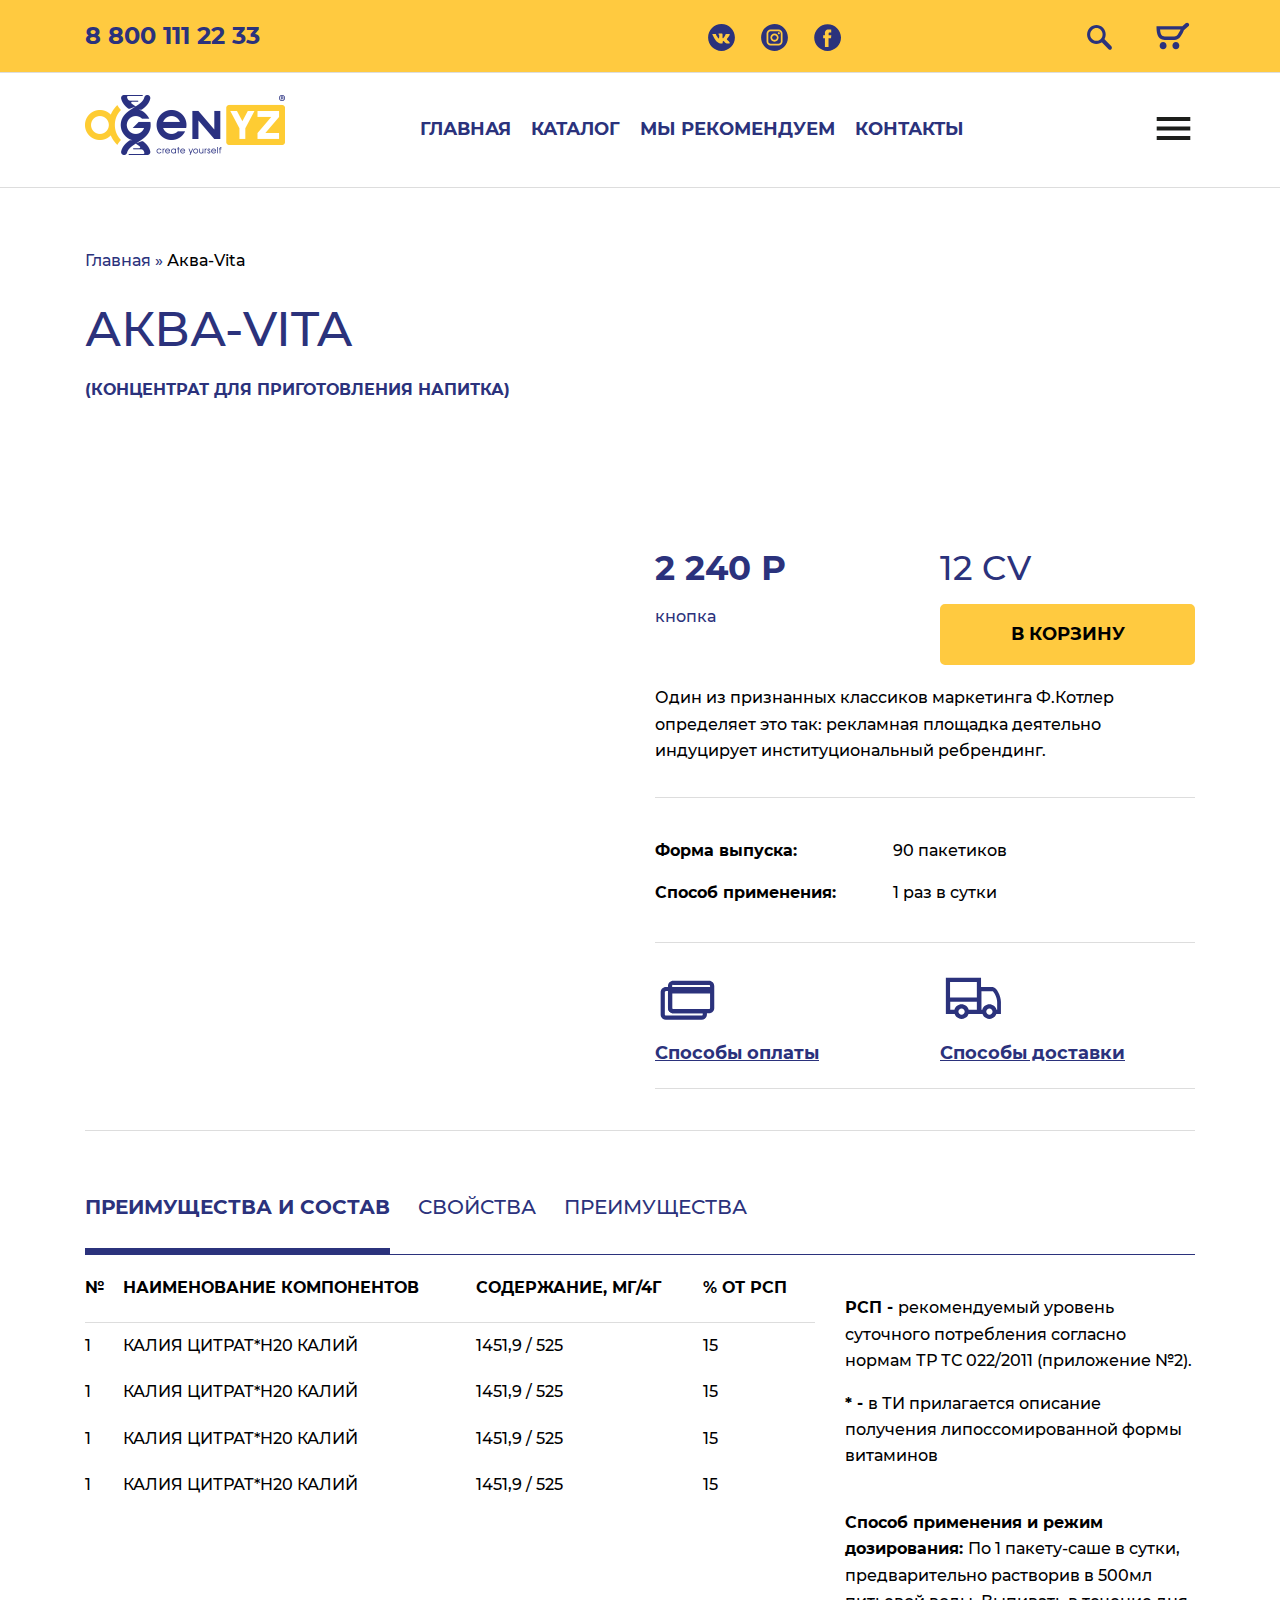
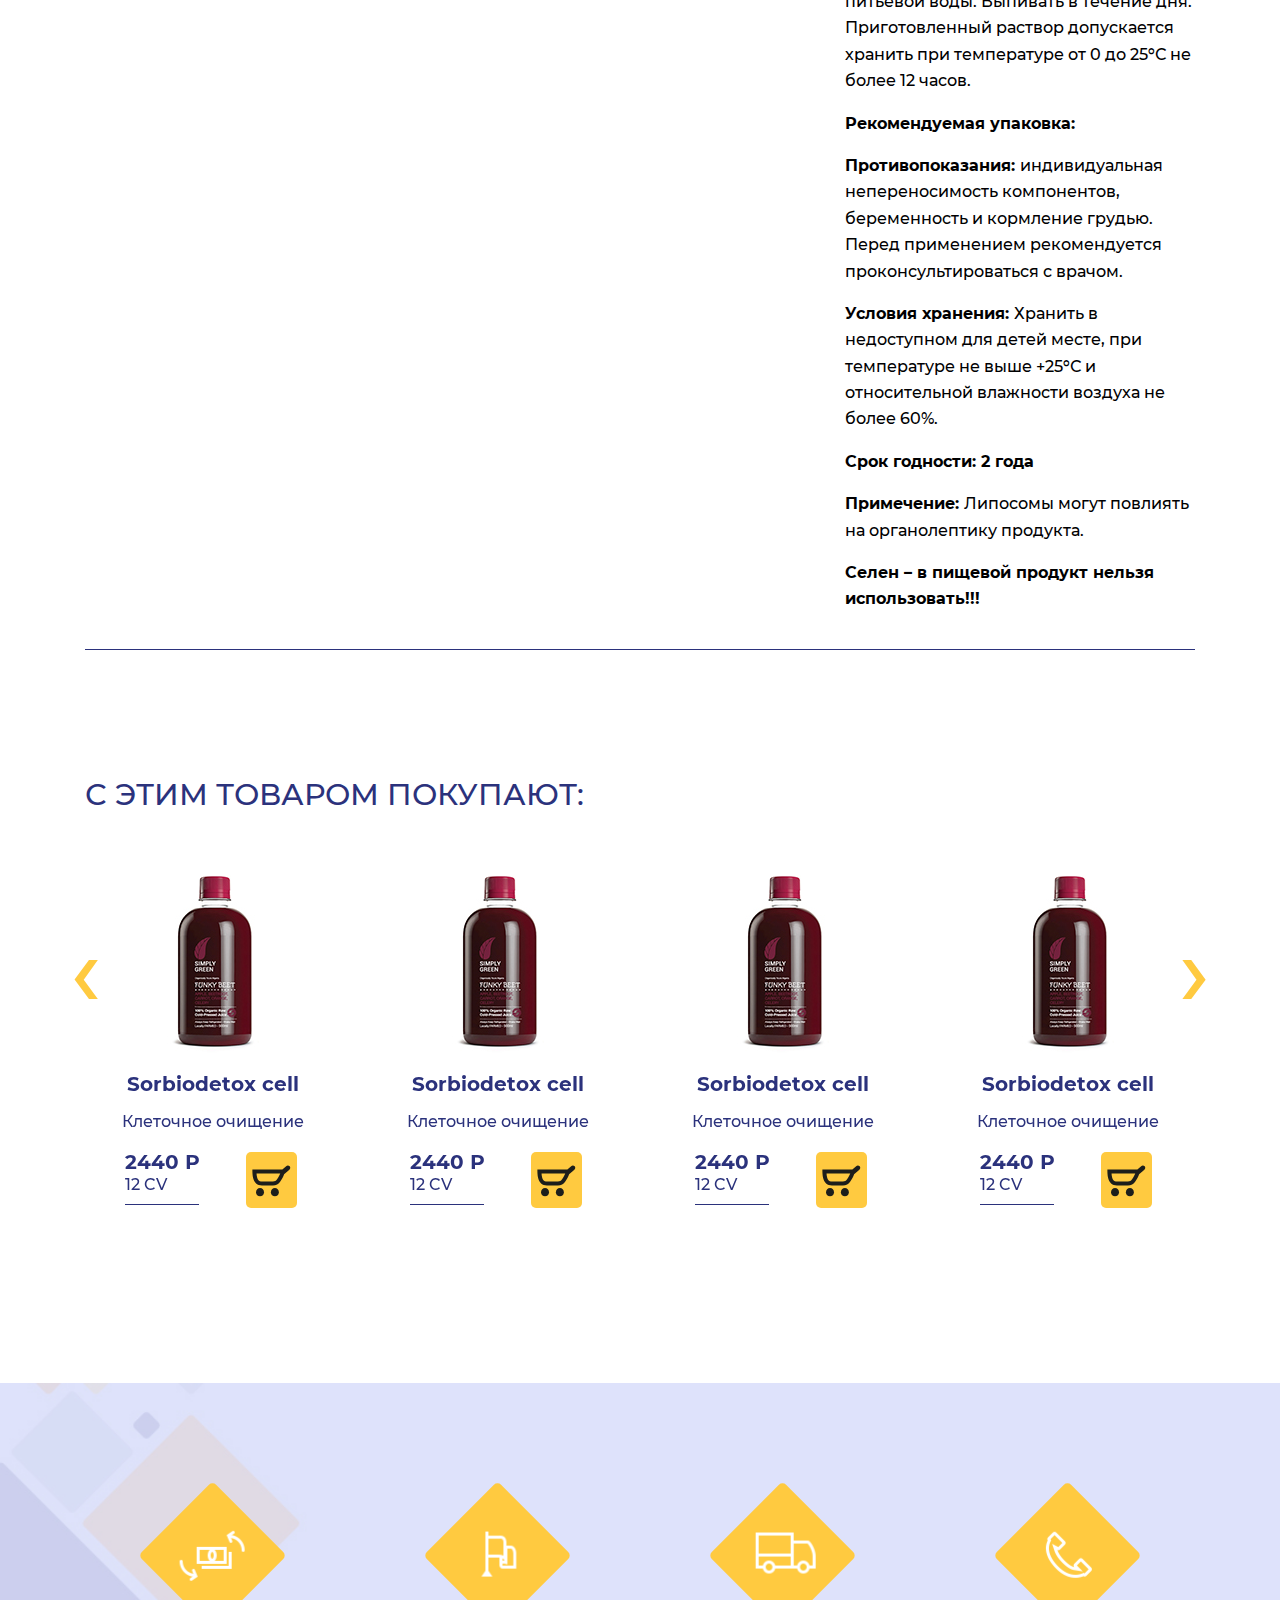
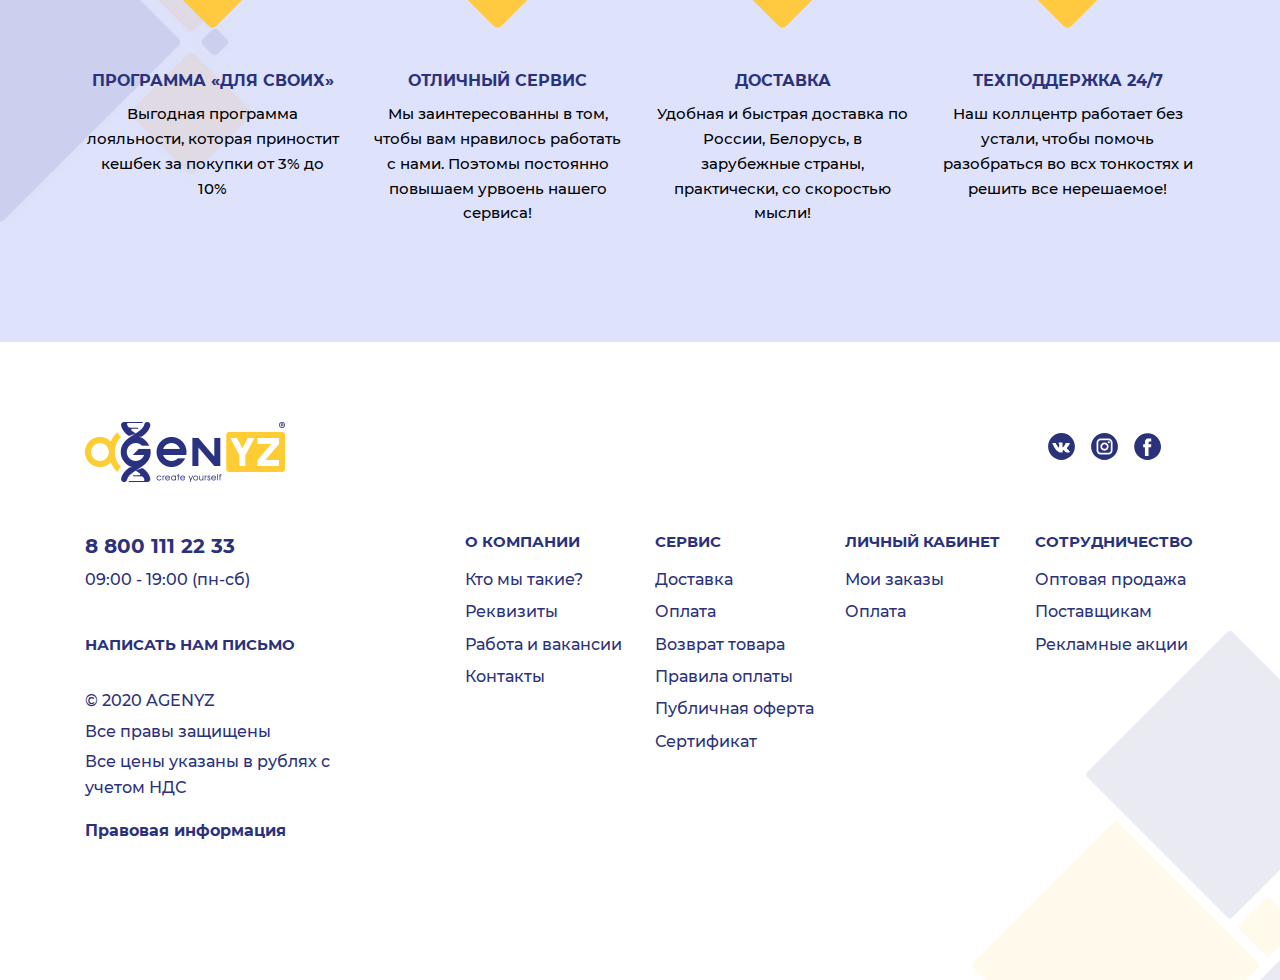
==== single-product.html @ 3ec45bf8 "123" ====
<!DOCTYPE html>
<html lang="ru">

<head>

	<meta charset="utf-8">
	<!-- <base href="/"> -->

	<title>OptimizedHTML 4</title>
	<meta name="description" content="">

	<meta http-equiv="X-UA-Compatible" content="IE=edge">
	<meta name="viewport" content="width=device-width, initial-scale=1, maximum-scale=1">
	
	<!-- Template Basic Images Start -->
	<meta property="og:image" content="path/to/image.jpg">
	<link rel="icon" href="img/favicon/favicon.ico">
	<link rel="apple-touch-icon" sizes="180x180" href="img/favicon/apple-touch-icon-180x180.png">
	<!-- Template Basic Images End -->
	
	<link rel="stylesheet" href="libs/fontawesome/font-awesome.min.css">

	<!-- Custom Browsers Color Start -->
	<meta name="theme-color" content="#000">
	<!-- Custom Browsers Color End -->

	<link rel="stylesheet" href="css/main.min.css">
	<link rel="stylesheet" href="libs/owl.carousel/owl.carousel.min.css">
	<style>.main-header{    border-bottom: 1px solid #ddd;}</style>
</head>

<body>
	<div class="additional-header">
		<div class="container">
			<div class="row">
				<div class="col-9 col-xl-6">
					<p class="top-phone">8 800 111 22 33</p>
				</div>
				<div class="col-3  hide-on-mob">
					<nav class="social-bar">
						<ul>
							<li>
								<a href="#">
									<svg version="1.1" id="Слой_1" xmlns="http://www.w3.org/2000/svg" xmlns:xlink="http://www.w3.org/1999/xlink" x="0px" y="0px"
									viewBox="0 0 32 32" style="enable-background:new 0 0 32 32;" xml:space="preserve">
									<style type="text/css">
									.st0{fill-rule:evenodd;clip-rule:evenodd;fill:#1D1E1B;}
									.st1{fill:#1D1E1B;}
								</style>
								<g>
									<path class="st1" d="M16,3C8.8,3,3,8.8,3,16c0,7.2,5.8,13,13,13c7.2,0,13-5.8,13-13C29,8.8,23.2,3,16,3z M23.4,21.7l-2.3,0
									c0,0-0.5,0.1-1.1-0.3c-0.9-0.6-1.7-2.1-2.3-1.9c-0.6,0.2-0.6,1.6-0.6,1.6s0,0.3-0.1,0.4c-0.2,0.2-0.5,0.2-0.5,0.2h-1
									c0,0-2.3,0.1-4.2-1.9c-2.2-2.3-4.1-6.7-4.1-6.7s-0.1-0.3,0-0.4c0.1-0.2,0.5-0.2,0.5-0.2l2.4,0c0,0,0.2,0,0.4,0.2
									c0.1,0.1,0.2,0.3,0.2,0.3s0.4,1,0.9,1.9c1,1.8,1.5,2.1,1.8,2c0.5-0.3,0.4-2.5,0.4-2.5s0-0.8-0.3-1.2c-0.2-0.3-0.6-0.4-0.8-0.4
									c-0.1,0,0.1-0.3,0.4-0.5c0.4-0.2,1.2-0.2,2.1-0.2c0.7,0,0.9,0.1,1.2,0.1c0.8,0.2,0.6,1,0.6,2.9c0,0.6-0.1,1.4,0.3,1.7
									c0.2,0.1,0.6,0,1.8-1.9c0.5-0.9,0.9-2,0.9-2s0.1-0.2,0.2-0.3c0.1-0.1,0.3-0.1,0.3-0.1l2.6,0c0,0,0.8-0.1,0.9,0.3
									c0.1,0.4-0.3,1.2-1.3,2.6c-1.7,2.3-1.9,2.1-0.5,3.4c1.4,1.3,1.6,1.9,1.7,2C24.6,21.6,23.4,21.7,23.4,21.7z"/>
								</g>
							</svg>
						</a>
					</li>
					<li>
						<a href="#">
							<svg version="1.1" id="Слой_1" xmlns="http://www.w3.org/2000/svg" xmlns:xlink="http://www.w3.org/1999/xlink" x="0px" y="0px"
							viewBox="0 0 32 32" style="enable-background:new 0 0 32 32;" xml:space="preserve">
							<style type="text/css">
							.st0{fill-rule:evenodd;clip-rule:evenodd;fill:#1D1E1B;}
							.st1{fill:#1D1E1B;}
						</style>
						<g>
							<g>
								<path class="st1" d="M19.9,9.9h-7.7c-1.2,0-2.2,1-2.2,2.2v7.7c0,1.2,1,2.2,2.2,2.2h7.7c1.2,0,2.2-1,2.2-2.2v-7.7
								C22.1,10.9,21.1,9.9,19.9,9.9z M16,20.1c-2.2,0-4-1.8-4-4c0-2.2,1.8-4,4-4c2.2,0,4,1.8,4,4S18.2,20.1,16,20.1z M20.2,12.8
								c-0.5,0-1-0.4-1-1c0-0.5,0.4-1,1-1c0.5,0,1,0.4,1,1S20.7,12.8,20.2,12.8z"/>
							</g>
							<g>
								<path class="st1" d="M16,13.7c-1.3,0-2.3,1-2.3,2.3c0,1.3,1,2.3,2.3,2.3c1.3,0,2.3-1,2.3-2.3C18.3,14.8,17.3,13.7,16,13.7z"/>
							</g>
							<g>
								<path class="st1" d="M16,3C8.8,3,3,8.8,3,16s5.8,13,13,13s13-5.8,13-13S23.2,3,16,3z M23.8,19.9c0,2.2-1.8,3.9-3.9,3.9h-7.7
								c-2.2,0-3.9-1.8-3.9-3.9v-7.7c0-2.2,1.8-3.9,3.9-3.9h7.7c2.2,0,3.9,1.8,3.9,3.9V19.9z"/>
							</g>
						</g>
					</svg>
				</a>
			</li>
			<li>
				<a href="#">
					<svg version="1.1" id="Слой_1" xmlns="http://www.w3.org/2000/svg" xmlns:xlink="http://www.w3.org/1999/xlink" x="0px" y="0px"
					viewBox="0 0 32 32" style="enable-background:new 0 0 32 32;" xml:space="preserve">
					<style type="text/css">
					.st0{fill-rule:evenodd;clip-rule:evenodd;fill:#1D1E1B;}
					.st1{fill:#1D1E1B;}
				</style>
				<g>
					<path class="st1" d="M16.1,3.1c-7.2,0-13,5.8-13,13c0,7.2,5.8,13,13,13c7.2,0,13-5.8,13-13C29.1,8.9,23.3,3.1,16.1,3.1z M19.7,11.1
					h-1.9c-0.3,0-0.7,0.2-0.7,0.8v1.8h2.6l-0.3,3H17v8.5h-3.5v-8.5h-1.7v-3h1.7v-1.9c0-1.4,0.7-3.5,3.5-3.5l2.6,0V11.1z"/>
				</g>
			</svg>

		</a>
	</li>
</ul>
</nav>
</div>
<div class="col-3 col-xl-3">
	<nav class="shop-icons">
		<ul>
			<li>
				<a href="#" class="header-search">
					<svg version="1.1" id="Слой_1" xmlns="http://www.w3.org/2000/svg" xmlns:xlink="http://www.w3.org/1999/xlink" x="0px" y="0px"
					viewBox="0 0 32 32" style="enable-background:new 0 0 32 32;" xml:space="preserve">
					<style type="text/css">
					.st0{fill-rule:evenodd;clip-rule:evenodd;fill:#1D1E1B;}
					.st1{fill:#1D1E1B;}
				</style>
				<g>
					<g>
						<path class="st0" d="M19.4,6.6C15.9,3,10.2,3,6.6,6.6c-3.5,3.6-3.5,9.4,0,13c3.5,3.6,9.2,3.6,12.8,0C22.9,16,22.9,10.2,19.4,6.6z
						M17.3,17.4c-2.4,2.4-6.2,2.4-8.5,0c-2.4-2.4-2.4-6.3,0-8.7c2.4-2.4,6.2-2.4,8.5,0C19.6,11.2,19.6,15,17.3,17.4z"/>
					</g>
					<g>
						<path class="st0" d="M18.2,17.8c0.7-0.8,1.9-0.8,2.7,0l6.6,6.8c0.7,0.8,0.7,2,0,2.7c-0.7,0.8-1.9,0.8-2.7,0l-6.6-6.8
						C17.4,19.7,17.4,18.5,18.2,17.8z"/>
					</g>
				</g>
			</svg>
		</a>
	</li>
	<li>
		<a href="#" class="top-icon-card">
			<svg version="1.1" id="Слой_1" xmlns="http://www.w3.org/2000/svg" xmlns:xlink="http://www.w3.org/1999/xlink" x="0px" y="0px"
			viewBox="0 0 32 32" style="enable-background:new 0 0 32 32;" xml:space="preserve">
			<style type="text/css">
			.st0{fill-rule:evenodd;clip-rule:evenodd;fill:#1D1E1B;}
			.st1{fill:#1D1E1B;}
		</style>
		<g>
			<path class="st0" d="M8.8,22.6c1.4,0,2.5,1.1,2.5,2.6s-1.1,2.6-2.5,2.6s-2.5-1.1-2.5-2.6S7.4,22.6,8.8,22.6z"/>
		</g>
		<g>
			<path class="st0" d="M18.1,22.6c1.4,0,2.5,1.1,2.5,2.6s-1.1,2.6-2.5,2.6s-2.5-1.1-2.5-2.6S16.7,22.6,18.1,22.6z"/>
		</g>
		<g>
			<path class="st0" d="M27.4,9c-0.6-0.6-1.5-0.7-2.2-0.1L22.8,11H4c0,3.5,0.1,10,6,10h6.9c1.9,0,3.6-0.9,4.6-2.5
			c1.2-1.7,1.9-3.1,2.4-4.5l3.3-2.9C27.9,10.6,27.9,9.6,27.4,9z M19.5,17.1c-0.6,0.9-1.5,1.4-2.6,1.4H10c-1.9,0-3.1-0.9-3.4-5h14.9
			C21,14.6,20.4,15.7,19.5,17.1z"/>
		</g>
	</svg>
</a>
</li>
</ul>
</nav>
</div>
</div>
</div>
</div>
<div class="main-search">	
	<div class="container">	
		<form action="" class="search-form">
			<div class="row">	
				<div class="col-xl-11 col-9">	
					<input type="text" class="search-input" placeholder="НАЙТИ...">
				</div>
				<div class="col-xl-1 col-3">	
					<button>
						<svg version="1.1" id="Слой_1" xmlns="http://www.w3.org/2000/svg" xmlns:xlink="http://www.w3.org/1999/xlink" x="0px" y="0px"
						viewBox="0 0 32 32" style="enable-background:new 0 0 32 32;" xml:space="preserve">
						<style type="text/css">
						.st0{fill-rule:evenodd;clip-rule:evenodd;fill:#1D1E1B;}
						.st1{fill:#1D1E1B;}
					</style>
					<g>
						<g>
							<path class="st0" d="M19.4,6.6C15.9,3,10.2,3,6.6,6.6c-3.5,3.6-3.5,9.4,0,13c3.5,3.6,9.2,3.6,12.8,0C22.9,16,22.9,10.2,19.4,6.6z
							M17.3,17.4c-2.4,2.4-6.2,2.4-8.5,0c-2.4-2.4-2.4-6.3,0-8.7c2.4-2.4,6.2-2.4,8.5,0C19.6,11.2,19.6,15,17.3,17.4z"/>
						</g>
						<g>
							<path class="st0" d="M18.2,17.8c0.7-0.8,1.9-0.8,2.7,0l6.6,6.8c0.7,0.8,0.7,2,0,2.7c-0.7,0.8-1.9,0.8-2.7,0l-6.6-6.8
							C17.4,19.7,17.4,18.5,18.2,17.8z"/>
						</g>
					</g>
				</svg>
			</button>
		</div>
	</div>
</form>
</div>
</div>
<header class="main-header">
	<div class="container">
		<div class="row">
			<div class="col-10 col-xl-3">
				<div class="main-logo">
					<a href="/">
						<img src="img/logo2.png" alt="Agenyz - create yourself">
					</a>
				</div>
			</div>
			<div class="col-md-8 hide-on-mob">
				<ul>
					<li><a href="#">Главная</a></li>
					<li><a href="#">Каталог</a></li>
					<li><a href="#">Мы рекомендуем</a></li>
					<li><a href="#">Контакты</a></li>
				</ul>
			</div>
			<div class="col-2 col-xl-1">
				<div class="right-icon">
					<a href="#" class="burger-nav">
						<svg version="1.1" id="Слой_1" xmlns="http://www.w3.org/2000/svg" xmlns:xlink="http://www.w3.org/1999/xlink" x="0px" y="0px"
						viewBox="0 0 32 32" style="enable-background:new 0 0 32 32;" xml:space="preserve">
						<style type="text/css">
						.st0{fill-rule:evenodd;clip-rule:evenodd;fill:#1D1E1B;}
						.st1{fill:#1D1E1B;}
					</style>
					<g>
						<g>
							<path class="st0" d="M3.5,7.5h25v3h-25V7.5z"/>
						</g>
						<g>
							<path class="st0" d="M3.5,14.5h25v3h-25V14.5z"/>
						</g>
						<g>
							<path class="st0" d="M3.5,21.5h25v3h-25V21.5z"/>
						</g>
					</g>
				</svg>
			</a>
		</div>
	</div>
</div>
</div>
</header>
<section class="dropdown-main">
	<div class="container">
		<div class="row">
			<div class="col-md-12">
				<div class="drop-menu-widget hidden-main-menu">
					<ul>
						<li><a href="#">Главная</a></li>
						<li><a href="#">Каталог</a></li>
						<li><a href="#">Мы рекомендуем</a></li>
						<li><a href="#">Контакты</a></li>
					</ul>
				</div>
			</div>
			<div class="col-md-3">
				<div class="drop-menu-widget">
					<h4>Каталог</h4>
					<nav class="drop-menu-nav">
						<ul>
							<li><a href="">Коктейли MixYZ</a></li>
							<li><a href="">Уход за полостью рта</a></li>
							<li><a href="">Живая вода</a></li>
							<li><a href="">Акции и новинки</a></li>
						</ul>
					</nav>
				</div>
				<div class="drop-menu-widget">
					<h4>О магазине</h4>
					<nav class="drop-menu-nav">
						<ul>
							<li><a href="">Оплата</a></li>
							<li><a href="">Доставка</a></li>
						</ul>
					</nav>
				</div>
			</div>
			<div class="col-md-4">
				<div class="drop-menu-widget">
					<h4>Мы рекомендуем</h4>
					<nav class="drop-menu-nav">
						<ul>
							<li><a href="">Программа питания на каждый день</a></li>
							<li><a href="">Биологически активные добавки (БАД)</a></li>
							<li><a href="">Забота о коже</a></li>
							<li><a href="">Питания для занятий спортом</a></li>
						</ul>
					</nav>
				</div>
				<div class="drop-menu-widget">
					<h4>Личный кабинет</h4>
					<nav class="drop-menu-nav">
						<ul>
							<li><a href="">Мои заказы</a></li>
							<li><a href="">Мои покупки</a></li>
						</ul>
					</nav>
				</div>
			</div>
			<div class="col-md-5">
				<div class="drop-menu-widget custom-product">
					<div class="">
						<div class="item-desc">
							<div class="shop-title">
								<h2>ALFA SHAKE</h2>
							</div>
							<div class="shop-cat">
								<h3>+ GERNYZ</h3>
							</div>
						</div>
						<div class="item-footer">
							<div class="item-price">
								<h4>
									2440 Р
								</h4>
								<p>
									12 CV
								</p>
							</div>
							<div class="item-add-cart">
								<a href="">
									<svg version="1.1" id="Слой_1" xmlns="http://www.w3.org/2000/svg" xmlns:xlink="http://www.w3.org/1999/xlink" x="0px" y="0px"
									viewBox="0 0 32 32" style="enable-background:new 0 0 32 32;" xml:space="preserve">
									<style type="text/css">
									.st0{fill-rule:evenodd;clip-rule:evenodd;fill:#1D1E1B;}
									.st1{fill:#1D1E1B;}
								</style>
								<g>
									<path class="st0" d="M8.8,22.6c1.4,0,2.5,1.1,2.5,2.6s-1.1,2.6-2.5,2.6s-2.5-1.1-2.5-2.6S7.4,22.6,8.8,22.6z"/>
								</g>
								<g>
									<path class="st0" d="M18.1,22.6c1.4,0,2.5,1.1,2.5,2.6s-1.1,2.6-2.5,2.6s-2.5-1.1-2.5-2.6S16.7,22.6,18.1,22.6z"/>
								</g>
								<g>
									<path class="st0" d="M27.4,9c-0.6-0.6-1.5-0.7-2.2-0.1L22.8,11H4c0,3.5,0.1,10,6,10h6.9c1.9,0,3.6-0.9,4.6-2.5
									c1.2-1.7,1.9-3.1,2.4-4.5l3.3-2.9C27.9,10.6,27.9,9.6,27.4,9z M19.5,17.1c-0.6,0.9-1.5,1.4-2.6,1.4H10c-1.9,0-3.1-0.9-3.4-5h14.9
									C21,14.6,20.4,15.7,19.5,17.1z"/>
								</g>
							</svg>
						</a>
					</div>
				</div>
				<article class="">
					<img src="img/custom-product-1.jpg" alt="">
				</article>
			</div>
		</div>
	</div>
</div>
</div>
</section>
<section class="breadcrumbs">
	<div class="container">
		<div class="row">
			<div class="col">
				<div class="row">
					<div class="col">
						<a href="/">Главная</a>
						<p>&nbsp;»&nbsp;<span>Аква-Vita</span></p>
					</div>
				</div>
				<div class="row">
					<div class="col">
						<h1>Аква-Vita</h1>
						<p><b>(Концентрат для приготовления напитка)</b></p>
					</div>
				</div>
			</div>
		</div>
	</div>
</section>
<section class="single-product-content">
	<div class="container">
		<div class="main-product-items">
			<div class="row">
				<div class="col-12 col-md-6">
					<article>
					</article>
				</div>
				<div class="col-12 col-md-6">
					<div class="row">
						<div class="col">
							<h3>2 240 Р</h3>
						</div>
						<div class="col">
							<h3 style="font-weight: 400">12 CV</h3>
						</div>
					</div>
					<div class="row">
						<div class="col">кнопка</div>
						<div class="col">
							<button class="yellow-btn">
								В корзину
							</button>
						</div>
					</div>
					<div class="row">
						<div class="col product-desc">
							<p>Один из признанных классиков маркетинга Ф.Котлер определяет это так: рекламная площадка деятельно индуцирует институциональный ребрендинг. </p>
						</div>
					</div>
					<div class="product-widget">
						<div class="row">
							<div class="col col-md-5">
								<p class="desc-bold"><b>Форма выпуска:</b></p>
							</div>
							<div class="col col-md-4">
								<p class="primary-desc-bold">90 пакетиков</p>
							</div>
						</div>
						<div class="row">
							<div class="col col-md-5">
								<p class="desc-bold"><b>Способ применения:</b></p>
							</div>
							<div class="col col-md-4">
								<p class="primary-desc-bold">1 раз в сутки</p>
							</div>
						</div>
					</div>
					<div class="product-widget">
						<div class="row">
							<div class="col">
								<div class="desc-icon">
									<svg version="1.1" id="Слой_1" xmlns="http://www.w3.org/2000/svg" xmlns:xlink="http://www.w3.org/1999/xlink" x="0px" y="0px"
									viewBox="0 0 32 32" style="enable-background:new 0 0 32 32;" xml:space="preserve">
									<style type="text/css">
									.st0{fill-rule:evenodd;clip-rule:evenodd;fill:#1D1E1B;}
									.st1{fill:#1D1E1B;}
								</style>
								<g>
									<g>
										<path class="st1" d="M25.8,24H8.7c-1.4,0-2.5-1.1-2.5-2.5V11c0-1.4,1.1-2.5,2.5-2.5h17.1c1.4,0,2.5,1.1,2.5,2.5v10.6
										C28.3,22.9,27.2,24,25.8,24z M8.7,10.4c-0.3,0-0.5,0.2-0.5,0.5v10.6c0,0.3,0.2,0.5,0.5,0.5h17.1c0.3,0,0.5-0.2,0.5-0.5V11
										c0-0.3-0.2-0.5-0.5-0.5H8.7z"/>
									</g>
								</g>
								<g>
									<path class="st1" d="M22.3,27.1H5.2c-1.4,0-2.5-1.1-2.5-2.5V14c0-1.4,1.1-2.5,2.5-2.5h3v10.1c0,0.3,0.2,0.5,0.5,0.5h16.1v2.5
									C24.8,25.9,23.7,27.1,22.3,27.1z M5.2,13.5c-0.3,0-0.5,0.2-0.5,0.5v10.6c0,0.3,0.2,0.5,0.5,0.5h17.1c0.3,0,0.5-0.2,0.5-0.5V24H8.7
									c-1.4,0-2.5-1.1-2.5-2.5v-8.1H5.2z"/>
								</g>
								<g>
									<g>
										<path class="st0" d="M7.2,11.5h20.1v3.1H7.2V11.5z"/>
									</g>
								</g>
							</svg>
						</div>
						<a href="#">
							Способы оплаты
						</a>
					</div>
					<div class="col">
						<div class="desc-icon">
							<svg version="1.1" id="Слой_1" xmlns="http://www.w3.org/2000/svg" xmlns:xlink="http://www.w3.org/1999/xlink" x="0px" y="0px"
							viewBox="0 0 32 32" style="enable-background:new 0 0 32 32;" xml:space="preserve">
							<style type="text/css">
							.st0{fill:#1D1E1B;}
						</style>
						<path class="st0" d="M25.1,11.5h-5.5c0-2.1,0-4.4,0-4.4H2.8v9.4v2v5.8H7v0c0.5,1.4,1.8,2.4,3.3,2.4c1.6,0,2.9-1,3.3-2.4c0,0,0,0,0,0
						h4h2h0.7c0,0,0,0,0,0c0.5,1.4,1.8,2.4,3.3,2.4c1.5,0,2.8-1,3.3-2.4c0,0,0,0,0,0h2.2v-5.7C29.1,15.7,27,11.5,25.1,11.5z M4.8,9.1
						h12.8v7.4H4.8V9.1z M10.3,24.7c-0.8,0-1.5-0.7-1.5-1.5s0.7-1.5,1.5-1.5s1.5,0.7,1.5,1.5S11.1,24.7,10.3,24.7z M13.7,22.3
						C13.7,22.3,13.7,22.3,13.7,22.3c-0.4-1.5-1.8-2.6-3.4-2.6c-1.6,0-3,1.1-3.4,2.6h-2v-3.8h12.7v3.8H13.7z M23.6,24.7
						c-0.8,0-1.5-0.7-1.5-1.5s0.7-1.5,1.5-1.5c0.8,0,1.5,0.7,1.5,1.5S24.4,24.7,23.6,24.7z M27.3,22.3H27c-0.4-1.5-1.8-2.6-3.4-2.6
						c-1.6,0-3,1.1-3.4,2.6h-0.4v-8.8h5.4c0.6,0.4,2.1,3,2.1,5.1V22.3z"/>
					</svg>
				</div>
				<a href="#">
					Способы доставки
				</a>
			</div>
		</div>
	</div>
	<div class="share-product">
		<div class="row">
			<div class="col">
				<div class="ya-share2" data-services="vkontakte,facebook,whatsapp,telegram"></div>			</div>
			</div>
		</div>
	</div>
</div>
</div>
<div class="additional-product-items">
	<div class="tabs-items">
		<div class="header-tabs">
			<div class="row">
				<div class="col">
					<ul>
						<li><a href="#tab1">Преимущества и состав</a></li>
						<li><a href="#tab2">Свойства</a></li>
						<li><a href="#tab3">Преимущества</a></li>
					</ul>
				</div>
			</div>
		</div>
		<div class="content-tabs">
			<div class="row">
				<div class="col col-lg-8">
					<div id="tab1" class="tab-content">
						<table class="flat-table">
							<tbody>
								<thead>
									<tr>
										<th>№</th>
										<th>Наименование компонентов</th>
										<th>Содержание, МГ/4Г</th>
										<th>% ОТ РСП</th>
									</tr>
								</thead>
								<tr>
									<td>1</td>
									<td>Калия цитрат*h20 калий</td>
									<td>1451,9 / 525</td>
									<td>15</td>
								</tr>
								<tr>
									<td>1</td>
									<td>Калия цитрат*h20 калий</td>
									<td>1451,9 / 525</td>
									<td>15</td>
								</tr>
								<tr>
									<td>1</td>
									<td>Калия цитрат*h20 калий</td>
									<td>1451,9 / 525</td>
									<td>15</td>
								</tr>
								<tr>
									<td>1</td>
									<td>Калия цитрат*h20 калий</td>
									<td>1451,9 / 525</td>
									<td>15</td>
								</tr>
							</tbody>
						</table>
					</div>
					<div id="tab2" class="tab-content">
						Здесь будет располагаться контент 2
					</div>
					<div id="tab3" class="tab-content">
						Здесь будет располагаться контент 3
					</div>
				</div>
				<div class="col col-lg-4">
					<div class="widget-content">
						<p><b>РСП - </b>рекомендуемый уровень суточного потребления согласно нормам ТР ТС 022/2011 (приложение №2).</p>
						<p><b>* - </b>в ТИ прилагается описание получения липоссомированной формы витаминов</p>
					</div>
					<div class="widget-content">
						<p><b>Способ применения и режим дозирования: </b>По 1 пакету-саше в сутки, предварительно растворив в 500мл питьевой воды. Выпивать в течение дня. Приготовленный раствор допускается хранить при температуре от 0 до 25ºС не более 12 часов.</p>
						<p><b>Рекомендуемая упаковка:</b></p>
						<p><b>Противопоказания: </b>индивидуальная непереносимость компонентов, беременность и кормление грудью. Перед применением рекомендуется проконсультироваться с врачом.</p>
						<p><b>Условия хранения: </b>Хранить в недоступном для детей месте, при температуре не выше +25ºС и относительной влажности воздуха не более 60%.</p>
						<p><b>Срок годности: 2 года</b></p>
						<p><b>Примечение: </b>Липосомы могут повлиять на органолептику продукта.</p>
						<p><b>Селен – в пищевой продукт нельзя использовать!!!</b></p>
					</div>
				</div>
			</div>
		</div>
	</div>
</div>
</div>
</section>
<section class="recommended">
	<div class="container">
		<h2 class="page-title">С этим товаром покупают:</h2>
		<div class="row">
			<div class="owl-carousel recommended-carousel">
				<div>
					<div class="carousel-item">
						<article class="carousel-thumbnail">
							<img src="img/sorbiodetox_cell.jpg" alt="">
						</article>
						<h4>
							Sorbiodetox cell
						</h4>
						<p>
							Клеточное очищение
						</p>
						<div class="item-footer">
							<div class="item-price">
								<h4>
									2440 Р
								</h4>
								<p>
									12 CV
								</p>
							</div>
							<div class="item-add-cart">
								<a href="">
									<svg version="1.1" id="Слой_1" xmlns="http://www.w3.org/2000/svg" xmlns:xlink="http://www.w3.org/1999/xlink" x="0px" y="0px"
									viewBox="0 0 32 32" style="enable-background:new 0 0 32 32;" xml:space="preserve">
									<style type="text/css">
									.st0{fill-rule:evenodd;clip-rule:evenodd;fill:#1D1E1B;}
									.st1{fill:#1D1E1B;}
								</style>
								<g>
									<path class="st0" d="M8.8,22.6c1.4,0,2.5,1.1,2.5,2.6s-1.1,2.6-2.5,2.6s-2.5-1.1-2.5-2.6S7.4,22.6,8.8,22.6z"/>
								</g>
								<g>
									<path class="st0" d="M18.1,22.6c1.4,0,2.5,1.1,2.5,2.6s-1.1,2.6-2.5,2.6s-2.5-1.1-2.5-2.6S16.7,22.6,18.1,22.6z"/>
								</g>
								<g>
									<path class="st0" d="M27.4,9c-0.6-0.6-1.5-0.7-2.2-0.1L22.8,11H4c0,3.5,0.1,10,6,10h6.9c1.9,0,3.6-0.9,4.6-2.5
									c1.2-1.7,1.9-3.1,2.4-4.5l3.3-2.9C27.9,10.6,27.9,9.6,27.4,9z M19.5,17.1c-0.6,0.9-1.5,1.4-2.6,1.4H10c-1.9,0-3.1-0.9-3.4-5h14.9
									C21,14.6,20.4,15.7,19.5,17.1z"/>
								</g>
							</svg>
						</a>
					</div>
				</div>
			</div>
		</div>
		<div>
			<div class="carousel-item">
				<article class="carousel-thumbnail">
					<img src="img/sorbiodetox_cell.jpg" alt="">
				</article>
				<h4>
					Sorbiodetox cell
				</h4>
				<p>
					Клеточное очищение
				</p>
				<div class="item-footer">
					<div class="item-price">
						<h4>
							2440 Р
						</h4>
						<p>
							12 CV
						</p>
					</div>
					<div class="item-add-cart">
						<a href="">
							<svg version="1.1" id="Слой_1" xmlns="http://www.w3.org/2000/svg" xmlns:xlink="http://www.w3.org/1999/xlink" x="0px" y="0px"
							viewBox="0 0 32 32" style="enable-background:new 0 0 32 32;" xml:space="preserve">
							<style type="text/css">
							.st0{fill-rule:evenodd;clip-rule:evenodd;fill:#1D1E1B;}
							.st1{fill:#1D1E1B;}
						</style>
						<g>
							<path class="st0" d="M8.8,22.6c1.4,0,2.5,1.1,2.5,2.6s-1.1,2.6-2.5,2.6s-2.5-1.1-2.5-2.6S7.4,22.6,8.8,22.6z"/>
						</g>
						<g>
							<path class="st0" d="M18.1,22.6c1.4,0,2.5,1.1,2.5,2.6s-1.1,2.6-2.5,2.6s-2.5-1.1-2.5-2.6S16.7,22.6,18.1,22.6z"/>
						</g>
						<g>
							<path class="st0" d="M27.4,9c-0.6-0.6-1.5-0.7-2.2-0.1L22.8,11H4c0,3.5,0.1,10,6,10h6.9c1.9,0,3.6-0.9,4.6-2.5
							c1.2-1.7,1.9-3.1,2.4-4.5l3.3-2.9C27.9,10.6,27.9,9.6,27.4,9z M19.5,17.1c-0.6,0.9-1.5,1.4-2.6,1.4H10c-1.9,0-3.1-0.9-3.4-5h14.9
							C21,14.6,20.4,15.7,19.5,17.1z"/>
						</g>
					</svg>
				</a>
			</div>
		</div>
	</div>
</div>
<div>
	<div class="carousel-item">
		<article class="carousel-thumbnail">
			<img src="img/sorbiodetox_cell.jpg" alt="">
		</article>
		<h4>
			Sorbiodetox cell
		</h4>
		<p>
			Клеточное очищение
		</p>
		<div class="item-footer">
			<div class="item-price">
				<h4>
					2440 Р
				</h4>
				<p>
					12 CV
				</p>
			</div>
			<div class="item-add-cart">
				<a href="">
					<svg version="1.1" id="Слой_1" xmlns="http://www.w3.org/2000/svg" xmlns:xlink="http://www.w3.org/1999/xlink" x="0px" y="0px"
					viewBox="0 0 32 32" style="enable-background:new 0 0 32 32;" xml:space="preserve">
					<style type="text/css">
					.st0{fill-rule:evenodd;clip-rule:evenodd;fill:#1D1E1B;}
					.st1{fill:#1D1E1B;}
				</style>
				<g>
					<path class="st0" d="M8.8,22.6c1.4,0,2.5,1.1,2.5,2.6s-1.1,2.6-2.5,2.6s-2.5-1.1-2.5-2.6S7.4,22.6,8.8,22.6z"/>
				</g>
				<g>
					<path class="st0" d="M18.1,22.6c1.4,0,2.5,1.1,2.5,2.6s-1.1,2.6-2.5,2.6s-2.5-1.1-2.5-2.6S16.7,22.6,18.1,22.6z"/>
				</g>
				<g>
					<path class="st0" d="M27.4,9c-0.6-0.6-1.5-0.7-2.2-0.1L22.8,11H4c0,3.5,0.1,10,6,10h6.9c1.9,0,3.6-0.9,4.6-2.5
					c1.2-1.7,1.9-3.1,2.4-4.5l3.3-2.9C27.9,10.6,27.9,9.6,27.4,9z M19.5,17.1c-0.6,0.9-1.5,1.4-2.6,1.4H10c-1.9,0-3.1-0.9-3.4-5h14.9
					C21,14.6,20.4,15.7,19.5,17.1z"/>
				</g>
			</svg>
		</a>
	</div>
</div>
</div>
</div>
<div>
	<div class="carousel-item">
		<article class="carousel-thumbnail">
			<img src="img/sorbiodetox_cell.jpg" alt="">
		</article>
		<h4>
			Sorbiodetox cell
		</h4>
		<p>
			Клеточное очищение
		</p>
		<div class="item-footer">
			<div class="item-price">
				<h4>
					2440 Р
				</h4>
				<p>
					12 CV
				</p>
			</div>
			<div class="item-add-cart">
				<a href="">
					<svg version="1.1" id="Слой_1" xmlns="http://www.w3.org/2000/svg" xmlns:xlink="http://www.w3.org/1999/xlink" x="0px" y="0px"
					viewBox="0 0 32 32" style="enable-background:new 0 0 32 32;" xml:space="preserve">
					<style type="text/css">
					.st0{fill-rule:evenodd;clip-rule:evenodd;fill:#1D1E1B;}
					.st1{fill:#1D1E1B;}
				</style>
				<g>
					<path class="st0" d="M8.8,22.6c1.4,0,2.5,1.1,2.5,2.6s-1.1,2.6-2.5,2.6s-2.5-1.1-2.5-2.6S7.4,22.6,8.8,22.6z"/>
				</g>
				<g>
					<path class="st0" d="M18.1,22.6c1.4,0,2.5,1.1,2.5,2.6s-1.1,2.6-2.5,2.6s-2.5-1.1-2.5-2.6S16.7,22.6,18.1,22.6z"/>
				</g>
				<g>
					<path class="st0" d="M27.4,9c-0.6-0.6-1.5-0.7-2.2-0.1L22.8,11H4c0,3.5,0.1,10,6,10h6.9c1.9,0,3.6-0.9,4.6-2.5
					c1.2-1.7,1.9-3.1,2.4-4.5l3.3-2.9C27.9,10.6,27.9,9.6,27.4,9z M19.5,17.1c-0.6,0.9-1.5,1.4-2.6,1.4H10c-1.9,0-3.1-0.9-3.4-5h14.9
					C21,14.6,20.4,15.7,19.5,17.1z"/>
				</g>
			</svg>
		</a>
	</div>
</div>
</div>
</div>
<div>
	<div class="carousel-item">
		<article class="carousel-thumbnail">
			<img src="img/sorbiodetox_cell.jpg" alt="">
		</article>
		<h4>
			Sorbiodetox cell
		</h4>
		<p>
			Клеточное очищение
		</p>
		<div class="item-footer">
			<div class="item-price">
				<h4>
					2440 Р
				</h4>
				<p>
					12 CV
				</p>
			</div>
			<div class="item-add-cart">
				<a href="">
					<svg version="1.1" id="Слой_1" xmlns="http://www.w3.org/2000/svg" xmlns:xlink="http://www.w3.org/1999/xlink" x="0px" y="0px"
					viewBox="0 0 32 32" style="enable-background:new 0 0 32 32;" xml:space="preserve">
					<style type="text/css">
					.st0{fill-rule:evenodd;clip-rule:evenodd;fill:#1D1E1B;}
					.st1{fill:#1D1E1B;}
				</style>
				<g>
					<path class="st0" d="M8.8,22.6c1.4,0,2.5,1.1,2.5,2.6s-1.1,2.6-2.5,2.6s-2.5-1.1-2.5-2.6S7.4,22.6,8.8,22.6z"/>
				</g>
				<g>
					<path class="st0" d="M18.1,22.6c1.4,0,2.5,1.1,2.5,2.6s-1.1,2.6-2.5,2.6s-2.5-1.1-2.5-2.6S16.7,22.6,18.1,22.6z"/>
				</g>
				<g>
					<path class="st0" d="M27.4,9c-0.6-0.6-1.5-0.7-2.2-0.1L22.8,11H4c0,3.5,0.1,10,6,10h6.9c1.9,0,3.6-0.9,4.6-2.5
					c1.2-1.7,1.9-3.1,2.4-4.5l3.3-2.9C27.9,10.6,27.9,9.6,27.4,9z M19.5,17.1c-0.6,0.9-1.5,1.4-2.6,1.4H10c-1.9,0-3.1-0.9-3.4-5h14.9
					C21,14.6,20.4,15.7,19.5,17.1z"/>
				</g>
			</svg>
		</a>
	</div>
</div>
</div>
</div>
<div>
	<div class="carousel-item">
		<article class="carousel-thumbnail">
			<img src="img/sorbiodetox_cell.jpg" alt="">
		</article>
		<h4>
			Sorbiodetox cell
		</h4>
		<p>
			Клеточное очищение
		</p>
		<div class="item-footer">
			<div class="item-price">
				<h4>
					2440 Р
				</h4>
				<p>
					12 CV
				</p>
			</div>
			<div class="item-add-cart">
				<a href="">
					<svg version="1.1" id="Слой_1" xmlns="http://www.w3.org/2000/svg" xmlns:xlink="http://www.w3.org/1999/xlink" x="0px" y="0px"
					viewBox="0 0 32 32" style="enable-background:new 0 0 32 32;" xml:space="preserve">
					<style type="text/css">
					.st0{fill-rule:evenodd;clip-rule:evenodd;fill:#1D1E1B;}
					.st1{fill:#1D1E1B;}
				</style>
				<g>
					<path class="st0" d="M8.8,22.6c1.4,0,2.5,1.1,2.5,2.6s-1.1,2.6-2.5,2.6s-2.5-1.1-2.5-2.6S7.4,22.6,8.8,22.6z"/>
				</g>
				<g>
					<path class="st0" d="M18.1,22.6c1.4,0,2.5,1.1,2.5,2.6s-1.1,2.6-2.5,2.6s-2.5-1.1-2.5-2.6S16.7,22.6,18.1,22.6z"/>
				</g>
				<g>
					<path class="st0" d="M27.4,9c-0.6-0.6-1.5-0.7-2.2-0.1L22.8,11H4c0,3.5,0.1,10,6,10h6.9c1.9,0,3.6-0.9,4.6-2.5
					c1.2-1.7,1.9-3.1,2.4-4.5l3.3-2.9C27.9,10.6,27.9,9.6,27.4,9z M19.5,17.1c-0.6,0.9-1.5,1.4-2.6,1.4H10c-1.9,0-3.1-0.9-3.4-5h14.9
					C21,14.6,20.4,15.7,19.5,17.1z"/>
				</g>
			</svg>
		</a>
	</div>
</div>
</div>
</div>
<div>
	<div class="carousel-item">
		<article class="carousel-thumbnail">
			<img src="img/sorbiodetox_cell.jpg" alt="">
		</article>
		<h4>
			Sorbiodetox cell
		</h4>
		<p>
			Клеточное очищение
		</p>
		<div class="item-footer">
			<div class="item-price">
				<h4>
					2440 Р
				</h4>
				<p>
					12 CV
				</p>
			</div>
			<div class="item-add-cart">
				<a href="">
					<svg version="1.1" id="Слой_1" xmlns="http://www.w3.org/2000/svg" xmlns:xlink="http://www.w3.org/1999/xlink" x="0px" y="0px"
					viewBox="0 0 32 32" style="enable-background:new 0 0 32 32;" xml:space="preserve">
					<style type="text/css">
					.st0{fill-rule:evenodd;clip-rule:evenodd;fill:#1D1E1B;}
					.st1{fill:#1D1E1B;}
				</style>
				<g>
					<path class="st0" d="M8.8,22.6c1.4,0,2.5,1.1,2.5,2.6s-1.1,2.6-2.5,2.6s-2.5-1.1-2.5-2.6S7.4,22.6,8.8,22.6z"/>
				</g>
				<g>
					<path class="st0" d="M18.1,22.6c1.4,0,2.5,1.1,2.5,2.6s-1.1,2.6-2.5,2.6s-2.5-1.1-2.5-2.6S16.7,22.6,18.1,22.6z"/>
				</g>
				<g>
					<path class="st0" d="M27.4,9c-0.6-0.6-1.5-0.7-2.2-0.1L22.8,11H4c0,3.5,0.1,10,6,10h6.9c1.9,0,3.6-0.9,4.6-2.5
					c1.2-1.7,1.9-3.1,2.4-4.5l3.3-2.9C27.9,10.6,27.9,9.6,27.4,9z M19.5,17.1c-0.6,0.9-1.5,1.4-2.6,1.4H10c-1.9,0-3.1-0.9-3.4-5h14.9
					C21,14.6,20.4,15.7,19.5,17.1z"/>
				</g>
			</svg>
		</a>
	</div>
</div>
</div>
</div>
<div>
	<div class="carousel-item">
		<article class="carousel-thumbnail">
			<img src="img/sorbiodetox_cell.jpg" alt="">
		</article>
		<h4>
			Sorbiodetox cell
		</h4>
		<p>
			Клеточное очищение
		</p>
		<div class="item-footer">
			<div class="item-price">
				<h4>
					2440 Р
				</h4>
				<p>
					12 CV
				</p>
			</div>
			<div class="item-add-cart">
				<a href="">
					<svg version="1.1" id="Слой_1" xmlns="http://www.w3.org/2000/svg" xmlns:xlink="http://www.w3.org/1999/xlink" x="0px" y="0px"
					viewBox="0 0 32 32" style="enable-background:new 0 0 32 32;" xml:space="preserve">
					<style type="text/css">
					.st0{fill-rule:evenodd;clip-rule:evenodd;fill:#1D1E1B;}
					.st1{fill:#1D1E1B;}
				</style>
				<g>
					<path class="st0" d="M8.8,22.6c1.4,0,2.5,1.1,2.5,2.6s-1.1,2.6-2.5,2.6s-2.5-1.1-2.5-2.6S7.4,22.6,8.8,22.6z"/>
				</g>
				<g>
					<path class="st0" d="M18.1,22.6c1.4,0,2.5,1.1,2.5,2.6s-1.1,2.6-2.5,2.6s-2.5-1.1-2.5-2.6S16.7,22.6,18.1,22.6z"/>
				</g>
				<g>
					<path class="st0" d="M27.4,9c-0.6-0.6-1.5-0.7-2.2-0.1L22.8,11H4c0,3.5,0.1,10,6,10h6.9c1.9,0,3.6-0.9,4.6-2.5
					c1.2-1.7,1.9-3.1,2.4-4.5l3.3-2.9C27.9,10.6,27.9,9.6,27.4,9z M19.5,17.1c-0.6,0.9-1.5,1.4-2.6,1.4H10c-1.9,0-3.1-0.9-3.4-5h14.9
					C21,14.6,20.4,15.7,19.5,17.1z"/>
				</g>
			</svg>
		</a>
	</div>
</div>
</div>
</div>
<div>
	<div class="carousel-item">
		<article class="carousel-thumbnail">
			<img src="img/sorbiodetox_cell.jpg" alt="">
		</article>
		<h4>
			Sorbiodetox cell
		</h4>
		<p>
			Клеточное очищение
		</p>
		<div class="item-footer">
			<div class="item-price">
				<h4>
					2440 Р
				</h4>
				<p>
					12 CV
				</p>
			</div>
			<div class="item-add-cart">
				<a href="">
					<svg version="1.1" id="Слой_1" xmlns="http://www.w3.org/2000/svg" xmlns:xlink="http://www.w3.org/1999/xlink" x="0px" y="0px"
					viewBox="0 0 32 32" style="enable-background:new 0 0 32 32;" xml:space="preserve">
					<style type="text/css">
					.st0{fill-rule:evenodd;clip-rule:evenodd;fill:#1D1E1B;}
					.st1{fill:#1D1E1B;}
				</style>
				<g>
					<path class="st0" d="M8.8,22.6c1.4,0,2.5,1.1,2.5,2.6s-1.1,2.6-2.5,2.6s-2.5-1.1-2.5-2.6S7.4,22.6,8.8,22.6z"/>
				</g>
				<g>
					<path class="st0" d="M18.1,22.6c1.4,0,2.5,1.1,2.5,2.6s-1.1,2.6-2.5,2.6s-2.5-1.1-2.5-2.6S16.7,22.6,18.1,22.6z"/>
				</g>
				<g>
					<path class="st0" d="M27.4,9c-0.6-0.6-1.5-0.7-2.2-0.1L22.8,11H4c0,3.5,0.1,10,6,10h6.9c1.9,0,3.6-0.9,4.6-2.5
					c1.2-1.7,1.9-3.1,2.4-4.5l3.3-2.9C27.9,10.6,27.9,9.6,27.4,9z M19.5,17.1c-0.6,0.9-1.5,1.4-2.6,1.4H10c-1.9,0-3.1-0.9-3.4-5h14.9
					C21,14.6,20.4,15.7,19.5,17.1z"/>
				</g>
			</svg>
		</a>
	</div>
</div>
</div>
</div>
</div>
</div>
</div>
</section>
<section class="advantages" style="background-image: url(img/adv-bg.jpg);background-size: cover;">
	<div class="container">
		<div class="row mb-40">
			<div class="col-md-3">
				<div class="section-icon text-center">
					<div class="icon-inside">
						<img src="img/cash-icon.png" alt="">
					</div>
					<h3 class="title-inside">
						Программа «для своих»
					</h3>
					<div class="desc-inside">
						<p>
							Выгодная программа лояльности, которая приностит кешбек за покупки от 3% до 10%
						</p>
					</div>
				</div>
			</div>
			<div class="col-md-3">
				<div class="section-icon text-center">
					<div class="icon-inside">
						<img src="img/flag-icon.png" alt="">
					</div>
					<h3 class="title-inside">
						Отличный сервис
					</h3>
					<div class="desc-inside">
						<p>
							Мы заинтересованны в том, чтобы вам нравилось работать с нами. Поэтомы постоянно повышаем урвоень нашего сервиса!
						</p>
					</div>
				</div>
			</div>
			<div class="col-md-3">
				<div class="section-icon text-center">
					<div class="icon-inside">
						<img src="img/car-icon.png" alt="">
					</div>
					<h3 class="title-inside">
						Доставка
					</h3>
					<div class="desc-inside">
						<p>
							Удобная и быстрая доставка по  России, Белорусь, в зарубежные страны, практически, со скоростью мысли!
						</p>
					</div>
				</div>
			</div>
			<div class="col-md-3">
				<div class="section-icon text-center">
					<div class="icon-inside">
						<img src="img/phone-icon.png" alt="">
					</div>
					<h3 class="title-inside">
						Техподдержка 24/7
					</h3>
					<div class="desc-inside">
						<p>
							Наш коллцентр работает без устали, чтобы помочь разобраться во всх тонкостях и решить все нерешаемое!
						</p>
					</div>
				</div>
			</div>
		</div>
	</div>
</section>
<footer>
	<div class="container">
		<div class="row">
			<div class="col-md-10">
				<div class="f-logo">
					<a href="/">
						<img src="img/logo2.png" alt="">
					</a>
				</div>
			</div>
			<div class="col-md-2">
				<div class="f-social">
					<nav class="social-bar">
						<ul>
							<li>
								<a href="#">
									<svg version="1.1" id="Слой_1" xmlns="http://www.w3.org/2000/svg" xmlns:xlink="http://www.w3.org/1999/xlink" x="0px" y="0px"
									viewBox="0 0 32 32" style="enable-background:new 0 0 32 32;" xml:space="preserve">
									<style type="text/css">
									.st0{fill-rule:evenodd;clip-rule:evenodd;fill:#1D1E1B;}
									.st1{fill:#1D1E1B;}
								</style>
								<g>
									<path class="st1" d="M16,3C8.8,3,3,8.8,3,16c0,7.2,5.8,13,13,13c7.2,0,13-5.8,13-13C29,8.8,23.2,3,16,3z M23.4,21.7l-2.3,0
									c0,0-0.5,0.1-1.1-0.3c-0.9-0.6-1.7-2.1-2.3-1.9c-0.6,0.2-0.6,1.6-0.6,1.6s0,0.3-0.1,0.4c-0.2,0.2-0.5,0.2-0.5,0.2h-1
									c0,0-2.3,0.1-4.2-1.9c-2.2-2.3-4.1-6.7-4.1-6.7s-0.1-0.3,0-0.4c0.1-0.2,0.5-0.2,0.5-0.2l2.4,0c0,0,0.2,0,0.4,0.2
									c0.1,0.1,0.2,0.3,0.2,0.3s0.4,1,0.9,1.9c1,1.8,1.5,2.1,1.8,2c0.5-0.3,0.4-2.5,0.4-2.5s0-0.8-0.3-1.2c-0.2-0.3-0.6-0.4-0.8-0.4
									c-0.1,0,0.1-0.3,0.4-0.5c0.4-0.2,1.2-0.2,2.1-0.2c0.7,0,0.9,0.1,1.2,0.1c0.8,0.2,0.6,1,0.6,2.9c0,0.6-0.1,1.4,0.3,1.7
									c0.2,0.1,0.6,0,1.8-1.9c0.5-0.9,0.9-2,0.9-2s0.1-0.2,0.2-0.3c0.1-0.1,0.3-0.1,0.3-0.1l2.6,0c0,0,0.8-0.1,0.9,0.3
									c0.1,0.4-0.3,1.2-1.3,2.6c-1.7,2.3-1.9,2.1-0.5,3.4c1.4,1.3,1.6,1.9,1.7,2C24.6,21.6,23.4,21.7,23.4,21.7z"/>
								</g>
							</svg>
						</a>
					</li>
					<li>
						<a href="#">
							<svg version="1.1" id="Слой_1" xmlns="http://www.w3.org/2000/svg" xmlns:xlink="http://www.w3.org/1999/xlink" x="0px" y="0px"
							viewBox="0 0 32 32" style="enable-background:new 0 0 32 32;" xml:space="preserve">
							<style type="text/css">
							.st0{fill-rule:evenodd;clip-rule:evenodd;fill:#1D1E1B;}
							.st1{fill:#1D1E1B;}
						</style>
						<g>
							<g>
								<path class="st1" d="M19.9,9.9h-7.7c-1.2,0-2.2,1-2.2,2.2v7.7c0,1.2,1,2.2,2.2,2.2h7.7c1.2,0,2.2-1,2.2-2.2v-7.7
								C22.1,10.9,21.1,9.9,19.9,9.9z M16,20.1c-2.2,0-4-1.8-4-4c0-2.2,1.8-4,4-4c2.2,0,4,1.8,4,4S18.2,20.1,16,20.1z M20.2,12.8
								c-0.5,0-1-0.4-1-1c0-0.5,0.4-1,1-1c0.5,0,1,0.4,1,1S20.7,12.8,20.2,12.8z"/>
							</g>
							<g>
								<path class="st1" d="M16,13.7c-1.3,0-2.3,1-2.3,2.3c0,1.3,1,2.3,2.3,2.3c1.3,0,2.3-1,2.3-2.3C18.3,14.8,17.3,13.7,16,13.7z"/>
							</g>
							<g>
								<path class="st1" d="M16,3C8.8,3,3,8.8,3,16s5.8,13,13,13s13-5.8,13-13S23.2,3,16,3z M23.8,19.9c0,2.2-1.8,3.9-3.9,3.9h-7.7
								c-2.2,0-3.9-1.8-3.9-3.9v-7.7c0-2.2,1.8-3.9,3.9-3.9h7.7c2.2,0,3.9,1.8,3.9,3.9V19.9z"/>
							</g>
						</g>
					</svg>
				</a>
			</li>
			<li>
				<a href="#">
					<svg version="1.1" id="Слой_1" xmlns="http://www.w3.org/2000/svg" xmlns:xlink="http://www.w3.org/1999/xlink" x="0px" y="0px"
					viewBox="0 0 32 32" style="enable-background:new 0 0 32 32;" xml:space="preserve">
					<style type="text/css">
					.st0{fill-rule:evenodd;clip-rule:evenodd;fill:#1D1E1B;}
					.st1{fill:#1D1E1B;}
				</style>
				<g>
					<path class="st1" d="M16.1,3.1c-7.2,0-13,5.8-13,13c0,7.2,5.8,13,13,13c7.2,0,13-5.8,13-13C29.1,8.9,23.3,3.1,16.1,3.1z M19.7,11.1
					h-1.9c-0.3,0-0.7,0.2-0.7,0.8v1.8h2.6l-0.3,3H17v8.5h-3.5v-8.5h-1.7v-3h1.7v-1.9c0-1.4,0.7-3.5,3.5-3.5l2.6,0V11.1z"/>
				</g>
			</svg>
		</a>
	</li>
</ul>
</nav>
</div>
</div>
</div>
<div class="row">
	<div class="col-md-3">
		<div class="footer-contacts">
			<p class="footer-phone">8 800 111 22 33</p>
			<p class="footer-text">09:00 - 19:00 (пн-сб)</p>
		</div>
		<h4><a href="#" class="send-us">Написать нам письмо</a></h4>
		<p class="footer-text">© 2020 AGENYZ</p>
		<p class="footer-text">Все правы защищены</p>
		<p class="footer-text">Все цены указаны в рублях с учетом НДС</p>
		<p class="footer-big-link"><a href="#">Правовая информация</a></p>
	</div>
	<div class="col-md-2 offset-lg-1">
		<h4>О компании</h4>
		<nav>
			<ul>
				<li><a href="#">Кто мы такие?</a></li>
				<li><a href="#">Реквизиты</a></li>
				<li><a href="#">Работа и вакансии</a></li>
				<li><a href="#">Контакты</a></li>
			</ul>
		</nav>
	</div>
	<div class="col-md-2">
		<h4>Сервис</h4>
		<nav>
			<ul>
				<li><a href="#">Доставка</a></li>
				<li><a href="#">Оплата</a></li>
				<li><a href="#">Возврат товара</a></li>
				<li><a href="#">Правила оплаты</a></li>
				<li><a href="#">Публичная оферта</a></li>
				<li><a href="#">Сертификат</a></li>
			</ul>
		</nav>
	</div>
	<div class="col-md-2">
		<h4>Личный кабинет</h4>
		<nav>
			<ul>
				<li><a href="#">Мои заказы</a></li>
				<li><a href="#">Оплата</a></li>
			</ul>
		</nav>
	</div>
	<div class="col-md-2">
		<h4>Сотрудничество</h4>
		<nav>
			<ul>
				<li><a href="#">Оптовая продажа</a></li>
				<li><a href="#">Поставщикам</a></li>
				<li><a href="#">Рекламные акции</a></li>
			</ul>
		</nav>
	</div>
</div>
</div>
</footer>

<div class="overlay"></div>
<div class="search-overlay"></div>
<script src="js/scripts.min.js"></script>
<script src="libs/owl.carousel/owl.carousel.min.js"></script>
<script src="https://yastatic.net/es5-shims/0.0.2/es5-shims.min.js"></script>
<script src="https://yastatic.net/share2/share.js"></script>
</body>
</html>
---- css/main.min.css ----
@font-face{font-family:montserrat-example;font-weight:400;font-style:normal;src:url(../fonts/MontserratRegular/Montserrat-Regular.eot);src:url(../fonts/MontserratRegular/Montserrat-Regular.eot?#iefix) format("embedded-opentype"),url(../fonts/MontserratRegular/Montserrat-Regular.woff) format("woff"),url(../fonts/MontserratRegular/Montserrat-Regular.ttf) format("truetype")}@font-face{font-family:montserrat-example;font-weight:700;font-style:normal;src:url(../fonts/MontserratBold/Montserrat-Bold.eot);src:url(../fonts/MontserratBold/Montserrat-Bold.eot?#iefix) format("embedded-opentype"),url(../fonts/MontserratBold/Montserrat-Bold.woff) format("woff"),url(../fonts/MontserratBold/Montserrat-Bold.ttf) format("truetype")}@font-face{font-family:montserrat-example;font-weight:medium;font-style:normal;src:url(../fonts/MontserratMedium/Montserrat-Medium.eot);src:url(../fonts/MontserratMedium/Montserrat-Medium.eot?#iefix) format("embedded-opentype"),url(../fonts/MontserratMedium/Montserrat-Medium.woff) format("woff"),url(../fonts/MontserratMedium/Montserrat-Medium.ttf) format("truetype")}@font-face{font-family:playfairdisplay-example;font-weight:400;font-style:normal;src:url(../fonts/PlayfairDisplaySCRegular/PlayfairDisplaySC-Regular.eot);src:url(../fonts/PlayfairDisplaySCRegular/PlayfairDisplaySC-Regular.eot?#iefix) format("embedded-opentype"),url(../fonts/PlayfairDisplaySCRegular/PlayfairDisplaySC-Regular.woff) format("woff"),url(../fonts/PlayfairDisplaySCRegular/PlayfairDisplaySC-Regular.ttf) format("truetype")}*,::after,::before{-webkit-box-sizing:border-box;box-sizing:border-box}html{font-family:sans-serif;line-height:1.15;-webkit-text-size-adjust:100%;-ms-text-size-adjust:100%;-ms-overflow-style:scrollbar;-webkit-tap-highlight-color:transparent}@-ms-viewport{width:device-width}article,aside,dialog,figcaption,figure,footer,header,hgroup,main,nav,section{display:block}body{margin:0;font-family:-apple-system,BlinkMacSystemFont,"Segoe UI",Roboto,"Helvetica Neue",Arial,sans-serif,"Apple Color Emoji","Segoe UI Emoji","Segoe UI Symbol";font-size:1rem;font-weight:400;line-height:1.5;color:#212529;text-align:left;background-color:#fff}[tabindex="-1"]:focus{outline:0!important}hr{-webkit-box-sizing:content-box;box-sizing:content-box;height:0;overflow:visible}h1,h2,h3,h4,h5,h6{margin-top:0;margin-bottom:.5rem}p{margin-top:0;margin-bottom:1rem}abbr[data-original-title],abbr[title]{text-decoration:underline;-webkit-text-decoration:underline dotted;text-decoration:underline dotted;cursor:help;border-bottom:0}address{margin-bottom:1rem;font-style:normal;line-height:inherit}dl,ol,ul{margin-top:0;margin-bottom:1rem}ol ol,ol ul,ul ol,ul ul{margin-bottom:0}dt{font-weight:700}dd{margin-bottom:.5rem;margin-left:0}blockquote{margin:0 0 1rem}dfn{font-style:italic}b,strong{font-weight:bolder}small{font-size:80%}sub,sup{position:relative;font-size:75%;line-height:0;vertical-align:baseline}sub{bottom:-.25em}sup{top:-.5em}a{color:#007bff;text-decoration:none;background-color:transparent;-webkit-text-decoration-skip:objects}a:hover{color:#0056b3;text-decoration:underline}a:not([href]):not([tabindex]){color:inherit;text-decoration:none}a:not([href]):not([tabindex]):focus,a:not([href]):not([tabindex]):hover{color:inherit;text-decoration:none}a:not([href]):not([tabindex]):focus{outline:0}code,kbd,pre,samp{font-family:monospace,monospace;font-size:1em}pre{margin-top:0;margin-bottom:1rem;overflow:auto;-ms-overflow-style:scrollbar}figure{margin:0 0 1rem}img{vertical-align:middle;border-style:none}svg:not(:root){overflow:hidden}table{border-collapse:collapse}caption{padding-top:.75rem;padding-bottom:.75rem;color:#6c757d;text-align:left;caption-side:bottom}th{text-align:inherit}label{display:inline-block;margin-bottom:.5rem}button{border-radius:0}button:focus{outline:1px dotted;outline:5px auto -webkit-focus-ring-color}button,input,optgroup,select,textarea{margin:0;font-family:inherit;font-size:inherit;line-height:inherit}button,input{overflow:visible}button,select{text-transform:none}[type=reset],[type=submit],button,html [type=button]{-webkit-appearance:button}[type=button]::-moz-focus-inner,[type=reset]::-moz-focus-inner,[type=submit]::-moz-focus-inner,button::-moz-focus-inner{padding:0;border-style:none}input[type=checkbox],input[type=radio]{-webkit-box-sizing:border-box;box-sizing:border-box;padding:0}input[type=date],input[type=datetime-local],input[type=month],input[type=time]{-webkit-appearance:listbox}textarea{overflow:auto;resize:vertical}fieldset{min-width:0;padding:0;margin:0;border:0}legend{display:block;width:100%;max-width:100%;padding:0;margin-bottom:.5rem;font-size:1.5rem;line-height:inherit;color:inherit;white-space:normal}progress{vertical-align:baseline}[type=number]::-webkit-inner-spin-button,[type=number]::-webkit-outer-spin-button{height:auto}[type=search]{outline-offset:-2px;-webkit-appearance:none}[type=search]::-webkit-search-cancel-button,[type=search]::-webkit-search-decoration{-webkit-appearance:none}::-webkit-file-upload-button{font:inherit;-webkit-appearance:button}output{display:inline-block}summary{display:list-item;cursor:pointer}template{display:none}[hidden]{display:none!important}@-ms-viewport{width:device-width}html{-webkit-box-sizing:border-box;box-sizing:border-box;-ms-overflow-style:scrollbar}*,::after,::before{-webkit-box-sizing:inherit;box-sizing:inherit}.container{width:100%;padding-right:15px;padding-left:15px;margin-right:auto;margin-left:auto}@media (min-width:576px){.container{max-width:540px}}@media (min-width:768px){.container{max-width:720px}}@media (min-width:992px){.container{max-width:960px}}@media (min-width:1200px){.container{max-width:1140px}}.container-fluid{width:100%;padding-right:15px;padding-left:15px;margin-right:auto;margin-left:auto}.row{display:-webkit-box;display:-webkit-flex;display:-ms-flexbox;display:flex;-webkit-flex-wrap:wrap;-ms-flex-wrap:wrap;flex-wrap:wrap;margin-right:-15px;margin-left:-15px}.no-gutters{margin-right:0;margin-left:0}.no-gutters>.col,.no-gutters>[class*=col-]{padding-right:0;padding-left:0}.col,.col-1,.col-10,.col-11,.col-12,.col-2,.col-3,.col-4,.col-5,.col-6,.col-7,.col-8,.col-9,.col-auto,.col-lg,.col-lg-1,.col-lg-10,.col-lg-11,.col-lg-12,.col-lg-2,.col-lg-3,.col-lg-4,.col-lg-5,.col-lg-6,.col-lg-7,.col-lg-8,.col-lg-9,.col-lg-auto,.col-md,.col-md-1,.col-md-10,.col-md-11,.col-md-12,.col-md-2,.col-md-3,.col-md-4,.col-md-5,.col-md-6,.col-md-7,.col-md-8,.col-md-9,.col-md-auto,.col-sm,.col-sm-1,.col-sm-10,.col-sm-11,.col-sm-12,.col-sm-2,.col-sm-3,.col-sm-4,.col-sm-5,.col-sm-6,.col-sm-7,.col-sm-8,.col-sm-9,.col-sm-auto,.col-xl,.col-xl-1,.col-xl-10,.col-xl-11,.col-xl-12,.col-xl-2,.col-xl-3,.col-xl-4,.col-xl-5,.col-xl-6,.col-xl-7,.col-xl-8,.col-xl-9,.col-xl-auto{position:relative;width:100%;min-height:1px;padding-right:15px;padding-left:15px}.col{-webkit-flex-basis:0;-ms-flex-preferred-size:0;flex-basis:0;-webkit-box-flex:1;-webkit-flex-grow:1;-ms-flex-positive:1;flex-grow:1;max-width:100%}.col-auto{-webkit-box-flex:0;-webkit-flex:0 0 auto;-ms-flex:0 0 auto;flex:0 0 auto;width:auto;max-width:none}.col-1{-webkit-box-flex:0;-webkit-flex:0 0 8.33333%;-ms-flex:0 0 8.33333%;flex:0 0 8.33333%;max-width:8.33333%}.col-2{-webkit-box-flex:0;-webkit-flex:0 0 16.66667%;-ms-flex:0 0 16.66667%;flex:0 0 16.66667%;max-width:16.66667%}.col-3{-webkit-box-flex:0;-webkit-flex:0 0 25%;-ms-flex:0 0 25%;flex:0 0 25%;max-width:25%}.col-4{-webkit-box-flex:0;-webkit-flex:0 0 33.33333%;-ms-flex:0 0 33.33333%;flex:0 0 33.33333%;max-width:33.33333%}.col-5{-webkit-box-flex:0;-webkit-flex:0 0 41.66667%;-ms-flex:0 0 41.66667%;flex:0 0 41.66667%;max-width:41.66667%}.col-6{-webkit-box-flex:0;-webkit-flex:0 0 50%;-ms-flex:0 0 50%;flex:0 0 50%;max-width:50%}.col-7{-webkit-box-flex:0;-webkit-flex:0 0 58.33333%;-ms-flex:0 0 58.33333%;flex:0 0 58.33333%;max-width:58.33333%}.col-8{-webkit-box-flex:0;-webkit-flex:0 0 66.66667%;-ms-flex:0 0 66.66667%;flex:0 0 66.66667%;max-width:66.66667%}.col-9{-webkit-box-flex:0;-webkit-flex:0 0 75%;-ms-flex:0 0 75%;flex:0 0 75%;max-width:75%}.col-10{-webkit-box-flex:0;-webkit-flex:0 0 83.33333%;-ms-flex:0 0 83.33333%;flex:0 0 83.33333%;max-width:83.33333%}.col-11{-webkit-box-flex:0;-webkit-flex:0 0 91.66667%;-ms-flex:0 0 91.66667%;flex:0 0 91.66667%;max-width:91.66667%}.col-12{-webkit-box-flex:0;-webkit-flex:0 0 100%;-ms-flex:0 0 100%;flex:0 0 100%;max-width:100%}.order-first{-webkit-box-ordinal-group:0;-webkit-order:-1;-ms-flex-order:-1;order:-1}.order-last{-webkit-box-ordinal-group:14;-webkit-order:13;-ms-flex-order:13;order:13}.order-0{-webkit-box-ordinal-group:1;-webkit-order:0;-ms-flex-order:0;order:0}.order-1{-webkit-box-ordinal-group:2;-webkit-order:1;-ms-flex-order:1;order:1}.order-2{-webkit-box-ordinal-group:3;-webkit-order:2;-ms-flex-order:2;order:2}.order-3{-webkit-box-ordinal-group:4;-webkit-order:3;-ms-flex-order:3;order:3}.order-4{-webkit-box-ordinal-group:5;-webkit-order:4;-ms-flex-order:4;order:4}.order-5{-webkit-box-ordinal-group:6;-webkit-order:5;-ms-flex-order:5;order:5}.order-6{-webkit-box-ordinal-group:7;-webkit-order:6;-ms-flex-order:6;order:6}.order-7{-webkit-box-ordinal-group:8;-webkit-order:7;-ms-flex-order:7;order:7}.order-8{-webkit-box-ordinal-group:9;-webkit-order:8;-ms-flex-order:8;order:8}.order-9{-webkit-box-ordinal-group:10;-webkit-order:9;-ms-flex-order:9;order:9}.order-10{-webkit-box-ordinal-group:11;-webkit-order:10;-ms-flex-order:10;order:10}.order-11{-webkit-box-ordinal-group:12;-webkit-order:11;-ms-flex-order:11;order:11}.order-12{-webkit-box-ordinal-group:13;-webkit-order:12;-ms-flex-order:12;order:12}.offset-1{margin-left:8.33333%}.offset-2{margin-left:16.66667%}.offset-3{margin-left:25%}.offset-4{margin-left:33.33333%}.offset-5{margin-left:41.66667%}.offset-6{margin-left:50%}.offset-7{margin-left:58.33333%}.offset-8{margin-left:66.66667%}.offset-9{margin-left:75%}.offset-10{margin-left:83.33333%}.offset-11{margin-left:91.66667%}@media (min-width:576px){.col-sm{-webkit-flex-basis:0;-ms-flex-preferred-size:0;flex-basis:0;-webkit-box-flex:1;-webkit-flex-grow:1;-ms-flex-positive:1;flex-grow:1;max-width:100%}.col-sm-auto{-webkit-box-flex:0;-webkit-flex:0 0 auto;-ms-flex:0 0 auto;flex:0 0 auto;width:auto;max-width:none}.col-sm-1{-webkit-box-flex:0;-webkit-flex:0 0 8.33333%;-ms-flex:0 0 8.33333%;flex:0 0 8.33333%;max-width:8.33333%}.col-sm-2{-webkit-box-flex:0;-webkit-flex:0 0 16.66667%;-ms-flex:0 0 16.66667%;flex:0 0 16.66667%;max-width:16.66667%}.col-sm-3{-webkit-box-flex:0;-webkit-flex:0 0 25%;-ms-flex:0 0 25%;flex:0 0 25%;max-width:25%}.col-sm-4{-webkit-box-flex:0;-webkit-flex:0 0 33.33333%;-ms-flex:0 0 33.33333%;flex:0 0 33.33333%;max-width:33.33333%}.col-sm-5{-webkit-box-flex:0;-webkit-flex:0 0 41.66667%;-ms-flex:0 0 41.66667%;flex:0 0 41.66667%;max-width:41.66667%}.col-sm-6{-webkit-box-flex:0;-webkit-flex:0 0 50%;-ms-flex:0 0 50%;flex:0 0 50%;max-width:50%}.col-sm-7{-webkit-box-flex:0;-webkit-flex:0 0 58.33333%;-ms-flex:0 0 58.33333%;flex:0 0 58.33333%;max-width:58.33333%}.col-sm-8{-webkit-box-flex:0;-webkit-flex:0 0 66.66667%;-ms-flex:0 0 66.66667%;flex:0 0 66.66667%;max-width:66.66667%}.col-sm-9{-webkit-box-flex:0;-webkit-flex:0 0 75%;-ms-flex:0 0 75%;flex:0 0 75%;max-width:75%}.col-sm-10{-webkit-box-flex:0;-webkit-flex:0 0 83.33333%;-ms-flex:0 0 83.33333%;flex:0 0 83.33333%;max-width:83.33333%}.col-sm-11{-webkit-box-flex:0;-webkit-flex:0 0 91.66667%;-ms-flex:0 0 91.66667%;flex:0 0 91.66667%;max-width:91.66667%}.col-sm-12{-webkit-box-flex:0;-webkit-flex:0 0 100%;-ms-flex:0 0 100%;flex:0 0 100%;max-width:100%}.order-sm-first{-webkit-box-ordinal-group:0;-webkit-order:-1;-ms-flex-order:-1;order:-1}.order-sm-last{-webkit-box-ordinal-group:14;-webkit-order:13;-ms-flex-order:13;order:13}.order-sm-0{-webkit-box-ordinal-group:1;-webkit-order:0;-ms-flex-order:0;order:0}.order-sm-1{-webkit-box-ordinal-group:2;-webkit-order:1;-ms-flex-order:1;order:1}.order-sm-2{-webkit-box-ordinal-group:3;-webkit-order:2;-ms-flex-order:2;order:2}.order-sm-3{-webkit-box-ordinal-group:4;-webkit-order:3;-ms-flex-order:3;order:3}.order-sm-4{-webkit-box-ordinal-group:5;-webkit-order:4;-ms-flex-order:4;order:4}.order-sm-5{-webkit-box-ordinal-group:6;-webkit-order:5;-ms-flex-order:5;order:5}.order-sm-6{-webkit-box-ordinal-group:7;-webkit-order:6;-ms-flex-order:6;order:6}.order-sm-7{-webkit-box-ordinal-group:8;-webkit-order:7;-ms-flex-order:7;order:7}.order-sm-8{-webkit-box-ordinal-group:9;-webkit-order:8;-ms-flex-order:8;order:8}.order-sm-9{-webkit-box-ordinal-group:10;-webkit-order:9;-ms-flex-order:9;order:9}.order-sm-10{-webkit-box-ordinal-group:11;-webkit-order:10;-ms-flex-order:10;order:10}.order-sm-11{-webkit-box-ordinal-group:12;-webkit-order:11;-ms-flex-order:11;order:11}.order-sm-12{-webkit-box-ordinal-group:13;-webkit-order:12;-ms-flex-order:12;order:12}.offset-sm-0{margin-left:0}.offset-sm-1{margin-left:8.33333%}.offset-sm-2{margin-left:16.66667%}.offset-sm-3{margin-left:25%}.offset-sm-4{margin-left:33.33333%}.offset-sm-5{margin-left:41.66667%}.offset-sm-6{margin-left:50%}.offset-sm-7{margin-left:58.33333%}.offset-sm-8{margin-left:66.66667%}.offset-sm-9{margin-left:75%}.offset-sm-10{margin-left:83.33333%}.offset-sm-11{margin-left:91.66667%}}@media (min-width:768px){.col-md{-webkit-flex-basis:0;-ms-flex-preferred-size:0;flex-basis:0;-webkit-box-flex:1;-webkit-flex-grow:1;-ms-flex-positive:1;flex-grow:1;max-width:100%}.col-md-auto{-webkit-box-flex:0;-webkit-flex:0 0 auto;-ms-flex:0 0 auto;flex:0 0 auto;width:auto;max-width:none}.col-md-1{-webkit-box-flex:0;-webkit-flex:0 0 8.33333%;-ms-flex:0 0 8.33333%;flex:0 0 8.33333%;max-width:8.33333%}.col-md-2{-webkit-box-flex:0;-webkit-flex:0 0 16.66667%;-ms-flex:0 0 16.66667%;flex:0 0 16.66667%;max-width:16.66667%}.col-md-3{-webkit-box-flex:0;-webkit-flex:0 0 25%;-ms-flex:0 0 25%;flex:0 0 25%;max-width:25%}.col-md-4{-webkit-box-flex:0;-webkit-flex:0 0 33.33333%;-ms-flex:0 0 33.33333%;flex:0 0 33.33333%;max-width:33.33333%}.col-md-5{-webkit-box-flex:0;-webkit-flex:0 0 41.66667%;-ms-flex:0 0 41.66667%;flex:0 0 41.66667%;max-width:41.66667%}.col-md-6{-webkit-box-flex:0;-webkit-flex:0 0 50%;-ms-flex:0 0 50%;flex:0 0 50%;max-width:50%}.col-md-7{-webkit-box-flex:0;-webkit-flex:0 0 58.33333%;-ms-flex:0 0 58.33333%;flex:0 0 58.33333%;max-width:58.33333%}.col-md-8{-webkit-box-flex:0;-webkit-flex:0 0 66.66667%;-ms-flex:0 0 66.66667%;flex:0 0 66.66667%;max-width:66.66667%}.col-md-9{-webkit-box-flex:0;-webkit-flex:0 0 75%;-ms-flex:0 0 75%;flex:0 0 75%;max-width:75%}.col-md-10{-webkit-box-flex:0;-webkit-flex:0 0 83.33333%;-ms-flex:0 0 83.33333%;flex:0 0 83.33333%;max-width:83.33333%}.col-md-11{-webkit-box-flex:0;-webkit-flex:0 0 91.66667%;-ms-flex:0 0 91.66667%;flex:0 0 91.66667%;max-width:91.66667%}.col-md-12{-webkit-box-flex:0;-webkit-flex:0 0 100%;-ms-flex:0 0 100%;flex:0 0 100%;max-width:100%}.order-md-first{-webkit-box-ordinal-group:0;-webkit-order:-1;-ms-flex-order:-1;order:-1}.order-md-last{-webkit-box-ordinal-group:14;-webkit-order:13;-ms-flex-order:13;order:13}.order-md-0{-webkit-box-ordinal-group:1;-webkit-order:0;-ms-flex-order:0;order:0}.order-md-1{-webkit-box-ordinal-group:2;-webkit-order:1;-ms-flex-order:1;order:1}.order-md-2{-webkit-box-ordinal-group:3;-webkit-order:2;-ms-flex-order:2;order:2}.order-md-3{-webkit-box-ordinal-group:4;-webkit-order:3;-ms-flex-order:3;order:3}.order-md-4{-webkit-box-ordinal-group:5;-webkit-order:4;-ms-flex-order:4;order:4}.order-md-5{-webkit-box-ordinal-group:6;-webkit-order:5;-ms-flex-order:5;order:5}.order-md-6{-webkit-box-ordinal-group:7;-webkit-order:6;-ms-flex-order:6;order:6}.order-md-7{-webkit-box-ordinal-group:8;-webkit-order:7;-ms-flex-order:7;order:7}.order-md-8{-webkit-box-ordinal-group:9;-webkit-order:8;-ms-flex-order:8;order:8}.order-md-9{-webkit-box-ordinal-group:10;-webkit-order:9;-ms-flex-order:9;order:9}.order-md-10{-webkit-box-ordinal-group:11;-webkit-order:10;-ms-flex-order:10;order:10}.order-md-11{-webkit-box-ordinal-group:12;-webkit-order:11;-ms-flex-order:11;order:11}.order-md-12{-webkit-box-ordinal-group:13;-webkit-order:12;-ms-flex-order:12;order:12}.offset-md-0{margin-left:0}.offset-md-1{margin-left:8.33333%}.offset-md-2{margin-left:16.66667%}.offset-md-3{margin-left:25%}.offset-md-4{margin-left:33.33333%}.offset-md-5{margin-left:41.66667%}.offset-md-6{margin-left:50%}.offset-md-7{margin-left:58.33333%}.offset-md-8{margin-left:66.66667%}.offset-md-9{margin-left:75%}.offset-md-10{margin-left:83.33333%}.offset-md-11{margin-left:91.66667%}}@media (min-width:992px){.col-lg{-webkit-flex-basis:0;-ms-flex-preferred-size:0;flex-basis:0;-webkit-box-flex:1;-webkit-flex-grow:1;-ms-flex-positive:1;flex-grow:1;max-width:100%}.col-lg-auto{-webkit-box-flex:0;-webkit-flex:0 0 auto;-ms-flex:0 0 auto;flex:0 0 auto;width:auto;max-width:none}.col-lg-1{-webkit-box-flex:0;-webkit-flex:0 0 8.33333%;-ms-flex:0 0 8.33333%;flex:0 0 8.33333%;max-width:8.33333%}.col-lg-2{-webkit-box-flex:0;-webkit-flex:0 0 16.66667%;-ms-flex:0 0 16.66667%;flex:0 0 16.66667%;max-width:16.66667%}.col-lg-3{-webkit-box-flex:0;-webkit-flex:0 0 25%;-ms-flex:0 0 25%;flex:0 0 25%;max-width:25%}.col-lg-4{-webkit-box-flex:0;-webkit-flex:0 0 33.33333%;-ms-flex:0 0 33.33333%;flex:0 0 33.33333%;max-width:33.33333%}.col-lg-5{-webkit-box-flex:0;-webkit-flex:0 0 41.66667%;-ms-flex:0 0 41.66667%;flex:0 0 41.66667%;max-width:41.66667%}.col-lg-6{-webkit-box-flex:0;-webkit-flex:0 0 50%;-ms-flex:0 0 50%;flex:0 0 50%;max-width:50%}.col-lg-7{-webkit-box-flex:0;-webkit-flex:0 0 58.33333%;-ms-flex:0 0 58.33333%;flex:0 0 58.33333%;max-width:58.33333%}.col-lg-8{-webkit-box-flex:0;-webkit-flex:0 0 66.66667%;-ms-flex:0 0 66.66667%;flex:0 0 66.66667%;max-width:66.66667%}.col-lg-9{-webkit-box-flex:0;-webkit-flex:0 0 75%;-ms-flex:0 0 75%;flex:0 0 75%;max-width:75%}.col-lg-10{-webkit-box-flex:0;-webkit-flex:0 0 83.33333%;-ms-flex:0 0 83.33333%;flex:0 0 83.33333%;max-width:83.33333%}.col-lg-11{-webkit-box-flex:0;-webkit-flex:0 0 91.66667%;-ms-flex:0 0 91.66667%;flex:0 0 91.66667%;max-width:91.66667%}.col-lg-12{-webkit-box-flex:0;-webkit-flex:0 0 100%;-ms-flex:0 0 100%;flex:0 0 100%;max-width:100%}.order-lg-first{-webkit-box-ordinal-group:0;-webkit-order:-1;-ms-flex-order:-1;order:-1}.order-lg-last{-webkit-box-ordinal-group:14;-webkit-order:13;-ms-flex-order:13;order:13}.order-lg-0{-webkit-box-ordinal-group:1;-webkit-order:0;-ms-flex-order:0;order:0}.order-lg-1{-webkit-box-ordinal-group:2;-webkit-order:1;-ms-flex-order:1;order:1}.order-lg-2{-webkit-box-ordinal-group:3;-webkit-order:2;-ms-flex-order:2;order:2}.order-lg-3{-webkit-box-ordinal-group:4;-webkit-order:3;-ms-flex-order:3;order:3}.order-lg-4{-webkit-box-ordinal-group:5;-webkit-order:4;-ms-flex-order:4;order:4}.order-lg-5{-webkit-box-ordinal-group:6;-webkit-order:5;-ms-flex-order:5;order:5}.order-lg-6{-webkit-box-ordinal-group:7;-webkit-order:6;-ms-flex-order:6;order:6}.order-lg-7{-webkit-box-ordinal-group:8;-webkit-order:7;-ms-flex-order:7;order:7}.order-lg-8{-webkit-box-ordinal-group:9;-webkit-order:8;-ms-flex-order:8;order:8}.order-lg-9{-webkit-box-ordinal-group:10;-webkit-order:9;-ms-flex-order:9;order:9}.order-lg-10{-webkit-box-ordinal-group:11;-webkit-order:10;-ms-flex-order:10;order:10}.order-lg-11{-webkit-box-ordinal-group:12;-webkit-order:11;-ms-flex-order:11;order:11}.order-lg-12{-webkit-box-ordinal-group:13;-webkit-order:12;-ms-flex-order:12;order:12}.offset-lg-0{margin-left:0}.offset-lg-1{margin-left:8.33333%}.offset-lg-2{margin-left:16.66667%}.offset-lg-3{margin-left:25%}.offset-lg-4{margin-left:33.33333%}.offset-lg-5{margin-left:41.66667%}.offset-lg-6{margin-left:50%}.offset-lg-7{margin-left:58.33333%}.offset-lg-8{margin-left:66.66667%}.offset-lg-9{margin-left:75%}.offset-lg-10{margin-left:83.33333%}.offset-lg-11{margin-left:91.66667%}}@media (min-width:1200px){.col-xl{-webkit-flex-basis:0;-ms-flex-preferred-size:0;flex-basis:0;-webkit-box-flex:1;-webkit-flex-grow:1;-ms-flex-positive:1;flex-grow:1;max-width:100%}.col-xl-auto{-webkit-box-flex:0;-webkit-flex:0 0 auto;-ms-flex:0 0 auto;flex:0 0 auto;width:auto;max-width:none}.col-xl-1{-webkit-box-flex:0;-webkit-flex:0 0 8.33333%;-ms-flex:0 0 8.33333%;flex:0 0 8.33333%;max-width:8.33333%}.col-xl-2{-webkit-box-flex:0;-webkit-flex:0 0 16.66667%;-ms-flex:0 0 16.66667%;flex:0 0 16.66667%;max-width:16.66667%}.col-xl-3{-webkit-box-flex:0;-webkit-flex:0 0 25%;-ms-flex:0 0 25%;flex:0 0 25%;max-width:25%}.col-xl-4{-webkit-box-flex:0;-webkit-flex:0 0 33.33333%;-ms-flex:0 0 33.33333%;flex:0 0 33.33333%;max-width:33.33333%}.col-xl-5{-webkit-box-flex:0;-webkit-flex:0 0 41.66667%;-ms-flex:0 0 41.66667%;flex:0 0 41.66667%;max-width:41.66667%}.col-xl-6{-webkit-box-flex:0;-webkit-flex:0 0 50%;-ms-flex:0 0 50%;flex:0 0 50%;max-width:50%}.col-xl-7{-webkit-box-flex:0;-webkit-flex:0 0 58.33333%;-ms-flex:0 0 58.33333%;flex:0 0 58.33333%;max-width:58.33333%}.col-xl-8{-webkit-box-flex:0;-webkit-flex:0 0 66.66667%;-ms-flex:0 0 66.66667%;flex:0 0 66.66667%;max-width:66.66667%}.col-xl-9{-webkit-box-flex:0;-webkit-flex:0 0 75%;-ms-flex:0 0 75%;flex:0 0 75%;max-width:75%}.col-xl-10{-webkit-box-flex:0;-webkit-flex:0 0 83.33333%;-ms-flex:0 0 83.33333%;flex:0 0 83.33333%;max-width:83.33333%}.col-xl-11{-webkit-box-flex:0;-webkit-flex:0 0 91.66667%;-ms-flex:0 0 91.66667%;flex:0 0 91.66667%;max-width:91.66667%}.col-xl-12{-webkit-box-flex:0;-webkit-flex:0 0 100%;-ms-flex:0 0 100%;flex:0 0 100%;max-width:100%}.order-xl-first{-webkit-box-ordinal-group:0;-webkit-order:-1;-ms-flex-order:-1;order:-1}.order-xl-last{-webkit-box-ordinal-group:14;-webkit-order:13;-ms-flex-order:13;order:13}.order-xl-0{-webkit-box-ordinal-group:1;-webkit-order:0;-ms-flex-order:0;order:0}.order-xl-1{-webkit-box-ordinal-group:2;-webkit-order:1;-ms-flex-order:1;order:1}.order-xl-2{-webkit-box-ordinal-group:3;-webkit-order:2;-ms-flex-order:2;order:2}.order-xl-3{-webkit-box-ordinal-group:4;-webkit-order:3;-ms-flex-order:3;order:3}.order-xl-4{-webkit-box-ordinal-group:5;-webkit-order:4;-ms-flex-order:4;order:4}.order-xl-5{-webkit-box-ordinal-group:6;-webkit-order:5;-ms-flex-order:5;order:5}.order-xl-6{-webkit-box-ordinal-group:7;-webkit-order:6;-ms-flex-order:6;order:6}.order-xl-7{-webkit-box-ordinal-group:8;-webkit-order:7;-ms-flex-order:7;order:7}.order-xl-8{-webkit-box-ordinal-group:9;-webkit-order:8;-ms-flex-order:8;order:8}.order-xl-9{-webkit-box-ordinal-group:10;-webkit-order:9;-ms-flex-order:9;order:9}.order-xl-10{-webkit-box-ordinal-group:11;-webkit-order:10;-ms-flex-order:10;order:10}.order-xl-11{-webkit-box-ordinal-group:12;-webkit-order:11;-ms-flex-order:11;order:11}.order-xl-12{-webkit-box-ordinal-group:13;-webkit-order:12;-ms-flex-order:12;order:12}.offset-xl-0{margin-left:0}.offset-xl-1{margin-left:8.33333%}.offset-xl-2{margin-left:16.66667%}.offset-xl-3{margin-left:25%}.offset-xl-4{margin-left:33.33333%}.offset-xl-5{margin-left:41.66667%}.offset-xl-6{margin-left:50%}.offset-xl-7{margin-left:58.33333%}.offset-xl-8{margin-left:66.66667%}.offset-xl-9{margin-left:75%}.offset-xl-10{margin-left:83.33333%}.offset-xl-11{margin-left:91.66667%}}.d-none{display:none!important}.d-inline{display:inline!important}.d-inline-block{display:inline-block!important}.d-block{display:block!important}.d-table{display:table!important}.d-table-row{display:table-row!important}.d-table-cell{display:table-cell!important}.d-flex{display:-webkit-box!important;display:-webkit-flex!important;display:-ms-flexbox!important;display:flex!important}.d-inline-flex{display:-webkit-inline-box!important;display:-webkit-inline-flex!important;display:-ms-inline-flexbox!important;display:inline-flex!important}@media (min-width:576px){.d-sm-none{display:none!important}.d-sm-inline{display:inline!important}.d-sm-inline-block{display:inline-block!important}.d-sm-block{display:block!important}.d-sm-table{display:table!important}.d-sm-table-row{display:table-row!important}.d-sm-table-cell{display:table-cell!important}.d-sm-flex{display:-webkit-box!important;display:-webkit-flex!important;display:-ms-flexbox!important;display:flex!important}.d-sm-inline-flex{display:-webkit-inline-box!important;display:-webkit-inline-flex!important;display:-ms-inline-flexbox!important;display:inline-flex!important}}@media (min-width:768px){.d-md-none{display:none!important}.d-md-inline{display:inline!important}.d-md-inline-block{display:inline-block!important}.d-md-block{display:block!important}.d-md-table{display:table!important}.d-md-table-row{display:table-row!important}.d-md-table-cell{display:table-cell!important}.d-md-flex{display:-webkit-box!important;display:-webkit-flex!important;display:-ms-flexbox!important;display:flex!important}.d-md-inline-flex{display:-webkit-inline-box!important;display:-webkit-inline-flex!important;display:-ms-inline-flexbox!important;display:inline-flex!important}}@media (min-width:992px){.d-lg-none{display:none!important}.d-lg-inline{display:inline!important}.d-lg-inline-block{display:inline-block!important}.d-lg-block{display:block!important}.d-lg-table{display:table!important}.d-lg-table-row{display:table-row!important}.d-lg-table-cell{display:table-cell!important}.d-lg-flex{display:-webkit-box!important;display:-webkit-flex!important;display:-ms-flexbox!important;display:flex!important}.d-lg-inline-flex{display:-webkit-inline-box!important;display:-webkit-inline-flex!important;display:-ms-inline-flexbox!important;display:inline-flex!important}}@media (min-width:1200px){.d-xl-none{display:none!important}.d-xl-inline{display:inline!important}.d-xl-inline-block{display:inline-block!important}.d-xl-block{display:block!important}.d-xl-table{display:table!important}.d-xl-table-row{display:table-row!important}.d-xl-table-cell{display:table-cell!important}.d-xl-flex{display:-webkit-box!important;display:-webkit-flex!important;display:-ms-flexbox!important;display:flex!important}.d-xl-inline-flex{display:-webkit-inline-box!important;display:-webkit-inline-flex!important;display:-ms-inline-flexbox!important;display:inline-flex!important}}@media print{.d-print-none{display:none!important}.d-print-inline{display:inline!important}.d-print-inline-block{display:inline-block!important}.d-print-block{display:block!important}.d-print-table{display:table!important}.d-print-table-row{display:table-row!important}.d-print-table-cell{display:table-cell!important}.d-print-flex{display:-webkit-box!important;display:-webkit-flex!important;display:-ms-flexbox!important;display:flex!important}.d-print-inline-flex{display:-webkit-inline-box!important;display:-webkit-inline-flex!important;display:-ms-inline-flexbox!important;display:inline-flex!important}}.flex-row{-webkit-box-orient:horizontal!important;-webkit-box-direction:normal!important;-webkit-flex-direction:row!important;-ms-flex-direction:row!important;flex-direction:row!important}.flex-column{-webkit-box-orient:vertical!important;-webkit-box-direction:normal!important;-webkit-flex-direction:column!important;-ms-flex-direction:column!important;flex-direction:column!important}.flex-row-reverse{-webkit-box-orient:horizontal!important;-webkit-box-direction:reverse!important;-webkit-flex-direction:row-reverse!important;-ms-flex-direction:row-reverse!important;flex-direction:row-reverse!important}.flex-column-reverse{-webkit-box-orient:vertical!important;-webkit-box-direction:reverse!important;-webkit-flex-direction:column-reverse!important;-ms-flex-direction:column-reverse!important;flex-direction:column-reverse!important}.flex-wrap{-webkit-flex-wrap:wrap!important;-ms-flex-wrap:wrap!important;flex-wrap:wrap!important}.flex-nowrap{-webkit-flex-wrap:nowrap!important;-ms-flex-wrap:nowrap!important;flex-wrap:nowrap!important}.flex-wrap-reverse{-webkit-flex-wrap:wrap-reverse!important;-ms-flex-wrap:wrap-reverse!important;flex-wrap:wrap-reverse!important}.justify-content-start{-webkit-box-pack:start!important;-webkit-justify-content:flex-start!important;-ms-flex-pack:start!important;justify-content:flex-start!important}.justify-content-end{-webkit-box-pack:end!important;-webkit-justify-content:flex-end!important;-ms-flex-pack:end!important;justify-content:flex-end!important}.justify-content-center{-webkit-box-pack:center!important;-webkit-justify-content:center!important;-ms-flex-pack:center!important;justify-content:center!important}.justify-content-between{-webkit-box-pack:justify!important;-webkit-justify-content:space-between!important;-ms-flex-pack:justify!important;justify-content:space-between!important}.justify-content-around{-webkit-justify-content:space-around!important;-ms-flex-pack:distribute!important;justify-content:space-around!important}.align-items-start{-webkit-box-align:start!important;-webkit-align-items:flex-start!important;-ms-flex-align:start!important;align-items:flex-start!important}.align-items-end{-webkit-box-align:end!important;-webkit-align-items:flex-end!important;-ms-flex-align:end!important;align-items:flex-end!important}.align-items-center{-webkit-box-align:center!important;-webkit-align-items:center!important;-ms-flex-align:center!important;align-items:center!important}.align-items-baseline{-webkit-box-align:baseline!important;-webkit-align-items:baseline!important;-ms-flex-align:baseline!important;align-items:baseline!important}.align-items-stretch{-webkit-box-align:stretch!important;-webkit-align-items:stretch!important;-ms-flex-align:stretch!important;align-items:stretch!important}.align-content-start{-webkit-align-content:flex-start!important;-ms-flex-line-pack:start!important;align-content:flex-start!important}.align-content-end{-webkit-align-content:flex-end!important;-ms-flex-line-pack:end!important;align-content:flex-end!important}.align-content-center{-webkit-align-content:center!important;-ms-flex-line-pack:center!important;align-content:center!important}.align-content-between{-webkit-align-content:space-between!important;-ms-flex-line-pack:justify!important;align-content:space-between!important}.align-content-around{-webkit-align-content:space-around!important;-ms-flex-line-pack:distribute!important;align-content:space-around!important}.align-content-stretch{-webkit-align-content:stretch!important;-ms-flex-line-pack:stretch!important;align-content:stretch!important}.align-self-auto{-webkit-align-self:auto!important;-ms-flex-item-align:auto!important;align-self:auto!important}.align-self-start{-webkit-align-self:flex-start!important;-ms-flex-item-align:start!important;align-self:flex-start!important}.align-self-end{-webkit-align-self:flex-end!important;-ms-flex-item-align:end!important;align-self:flex-end!important}.align-self-center{-webkit-align-self:center!important;-ms-flex-item-align:center!important;align-self:center!important}.align-self-baseline{-webkit-align-self:baseline!important;-ms-flex-item-align:baseline!important;align-self:baseline!important}.align-self-stretch{-webkit-align-self:stretch!important;-ms-flex-item-align:stretch!important;align-self:stretch!important}@media (min-width:576px){.flex-sm-row{-webkit-box-orient:horizontal!important;-webkit-box-direction:normal!important;-webkit-flex-direction:row!important;-ms-flex-direction:row!important;flex-direction:row!important}.flex-sm-column{-webkit-box-orient:vertical!important;-webkit-box-direction:normal!important;-webkit-flex-direction:column!important;-ms-flex-direction:column!important;flex-direction:column!important}.flex-sm-row-reverse{-webkit-box-orient:horizontal!important;-webkit-box-direction:reverse!important;-webkit-flex-direction:row-reverse!important;-ms-flex-direction:row-reverse!important;flex-direction:row-reverse!important}.flex-sm-column-reverse{-webkit-box-orient:vertical!important;-webkit-box-direction:reverse!important;-webkit-flex-direction:column-reverse!important;-ms-flex-direction:column-reverse!important;flex-direction:column-reverse!important}.flex-sm-wrap{-webkit-flex-wrap:wrap!important;-ms-flex-wrap:wrap!important;flex-wrap:wrap!important}.flex-sm-nowrap{-webkit-flex-wrap:nowrap!important;-ms-flex-wrap:nowrap!important;flex-wrap:nowrap!important}.flex-sm-wrap-reverse{-webkit-flex-wrap:wrap-reverse!important;-ms-flex-wrap:wrap-reverse!important;flex-wrap:wrap-reverse!important}.justify-content-sm-start{-webkit-box-pack:start!important;-webkit-justify-content:flex-start!important;-ms-flex-pack:start!important;justify-content:flex-start!important}.justify-content-sm-end{-webkit-box-pack:end!important;-webkit-justify-content:flex-end!important;-ms-flex-pack:end!important;justify-content:flex-end!important}.justify-content-sm-center{-webkit-box-pack:center!important;-webkit-justify-content:center!important;-ms-flex-pack:center!important;justify-content:center!important}.justify-content-sm-between{-webkit-box-pack:justify!important;-webkit-justify-content:space-between!important;-ms-flex-pack:justify!important;justify-content:space-between!important}.justify-content-sm-around{-webkit-justify-content:space-around!important;-ms-flex-pack:distribute!important;justify-content:space-around!important}.align-items-sm-start{-webkit-box-align:start!important;-webkit-align-items:flex-start!important;-ms-flex-align:start!important;align-items:flex-start!important}.align-items-sm-end{-webkit-box-align:end!important;-webkit-align-items:flex-end!important;-ms-flex-align:end!important;align-items:flex-end!important}.align-items-sm-center{-webkit-box-align:center!important;-webkit-align-items:center!important;-ms-flex-align:center!important;align-items:center!important}.align-items-sm-baseline{-webkit-box-align:baseline!important;-webkit-align-items:baseline!important;-ms-flex-align:baseline!important;align-items:baseline!important}.align-items-sm-stretch{-webkit-box-align:stretch!important;-webkit-align-items:stretch!important;-ms-flex-align:stretch!important;align-items:stretch!important}.align-content-sm-start{-webkit-align-content:flex-start!important;-ms-flex-line-pack:start!important;align-content:flex-start!important}.align-content-sm-end{-webkit-align-content:flex-end!important;-ms-flex-line-pack:end!important;align-content:flex-end!important}.align-content-sm-center{-webkit-align-content:center!important;-ms-flex-line-pack:center!important;align-content:center!important}.align-content-sm-between{-webkit-align-content:space-between!important;-ms-flex-line-pack:justify!important;align-content:space-between!important}.align-content-sm-around{-webkit-align-content:space-around!important;-ms-flex-line-pack:distribute!important;align-content:space-around!important}.align-content-sm-stretch{-webkit-align-content:stretch!important;-ms-flex-line-pack:stretch!important;align-content:stretch!important}.align-self-sm-auto{-webkit-align-self:auto!important;-ms-flex-item-align:auto!important;align-self:auto!important}.align-self-sm-start{-webkit-align-self:flex-start!important;-ms-flex-item-align:start!important;align-self:flex-start!important}.align-self-sm-end{-webkit-align-self:flex-end!important;-ms-flex-item-align:end!important;align-self:flex-end!important}.align-self-sm-center{-webkit-align-self:center!important;-ms-flex-item-align:center!important;align-self:center!important}.align-self-sm-baseline{-webkit-align-self:baseline!important;-ms-flex-item-align:baseline!important;align-self:baseline!important}.align-self-sm-stretch{-webkit-align-self:stretch!important;-ms-flex-item-align:stretch!important;align-self:stretch!important}}@media (min-width:768px){.flex-md-row{-webkit-box-orient:horizontal!important;-webkit-box-direction:normal!important;-webkit-flex-direction:row!important;-ms-flex-direction:row!important;flex-direction:row!important}.flex-md-column{-webkit-box-orient:vertical!important;-webkit-box-direction:normal!important;-webkit-flex-direction:column!important;-ms-flex-direction:column!important;flex-direction:column!important}.flex-md-row-reverse{-webkit-box-orient:horizontal!important;-webkit-box-direction:reverse!important;-webkit-flex-direction:row-reverse!important;-ms-flex-direction:row-reverse!important;flex-direction:row-reverse!important}.flex-md-column-reverse{-webkit-box-orient:vertical!important;-webkit-box-direction:reverse!important;-webkit-flex-direction:column-reverse!important;-ms-flex-direction:column-reverse!important;flex-direction:column-reverse!important}.flex-md-wrap{-webkit-flex-wrap:wrap!important;-ms-flex-wrap:wrap!important;flex-wrap:wrap!important}.flex-md-nowrap{-webkit-flex-wrap:nowrap!important;-ms-flex-wrap:nowrap!important;flex-wrap:nowrap!important}.flex-md-wrap-reverse{-webkit-flex-wrap:wrap-reverse!important;-ms-flex-wrap:wrap-reverse!important;flex-wrap:wrap-reverse!important}.justify-content-md-start{-webkit-box-pack:start!important;-webkit-justify-content:flex-start!important;-ms-flex-pack:start!important;justify-content:flex-start!important}.justify-content-md-end{-webkit-box-pack:end!important;-webkit-justify-content:flex-end!important;-ms-flex-pack:end!important;justify-content:flex-end!important}.justify-content-md-center{-webkit-box-pack:center!important;-webkit-justify-content:center!important;-ms-flex-pack:center!important;justify-content:center!important}.justify-content-md-between{-webkit-box-pack:justify!important;-webkit-justify-content:space-between!important;-ms-flex-pack:justify!important;justify-content:space-between!important}.justify-content-md-around{-webkit-justify-content:space-around!important;-ms-flex-pack:distribute!important;justify-content:space-around!important}.align-items-md-start{-webkit-box-align:start!important;-webkit-align-items:flex-start!important;-ms-flex-align:start!important;align-items:flex-start!important}.align-items-md-end{-webkit-box-align:end!important;-webkit-align-items:flex-end!important;-ms-flex-align:end!important;align-items:flex-end!important}.align-items-md-center{-webkit-box-align:center!important;-webkit-align-items:center!important;-ms-flex-align:center!important;align-items:center!important}.align-items-md-baseline{-webkit-box-align:baseline!important;-webkit-align-items:baseline!important;-ms-flex-align:baseline!important;align-items:baseline!important}.align-items-md-stretch{-webkit-box-align:stretch!important;-webkit-align-items:stretch!important;-ms-flex-align:stretch!important;align-items:stretch!important}.align-content-md-start{-webkit-align-content:flex-start!important;-ms-flex-line-pack:start!important;align-content:flex-start!important}.align-content-md-end{-webkit-align-content:flex-end!important;-ms-flex-line-pack:end!important;align-content:flex-end!important}.align-content-md-center{-webkit-align-content:center!important;-ms-flex-line-pack:center!important;align-content:center!important}.align-content-md-between{-webkit-align-content:space-between!important;-ms-flex-line-pack:justify!important;align-content:space-between!important}.align-content-md-around{-webkit-align-content:space-around!important;-ms-flex-line-pack:distribute!important;align-content:space-around!important}.align-content-md-stretch{-webkit-align-content:stretch!important;-ms-flex-line-pack:stretch!important;align-content:stretch!important}.align-self-md-auto{-webkit-align-self:auto!important;-ms-flex-item-align:auto!important;align-self:auto!important}.align-self-md-start{-webkit-align-self:flex-start!important;-ms-flex-item-align:start!important;align-self:flex-start!important}.align-self-md-end{-webkit-align-self:flex-end!important;-ms-flex-item-align:end!important;align-self:flex-end!important}.align-self-md-center{-webkit-align-self:center!important;-ms-flex-item-align:center!important;align-self:center!important}.align-self-md-baseline{-webkit-align-self:baseline!important;-ms-flex-item-align:baseline!important;align-self:baseline!important}.align-self-md-stretch{-webkit-align-self:stretch!important;-ms-flex-item-align:stretch!important;align-self:stretch!important}}@media (min-width:992px){.flex-lg-row{-webkit-box-orient:horizontal!important;-webkit-box-direction:normal!important;-webkit-flex-direction:row!important;-ms-flex-direction:row!important;flex-direction:row!important}.flex-lg-column{-webkit-box-orient:vertical!important;-webkit-box-direction:normal!important;-webkit-flex-direction:column!important;-ms-flex-direction:column!important;flex-direction:column!important}.flex-lg-row-reverse{-webkit-box-orient:horizontal!important;-webkit-box-direction:reverse!important;-webkit-flex-direction:row-reverse!important;-ms-flex-direction:row-reverse!important;flex-direction:row-reverse!important}.flex-lg-column-reverse{-webkit-box-orient:vertical!important;-webkit-box-direction:reverse!important;-webkit-flex-direction:column-reverse!important;-ms-flex-direction:column-reverse!important;flex-direction:column-reverse!important}.flex-lg-wrap{-webkit-flex-wrap:wrap!important;-ms-flex-wrap:wrap!important;flex-wrap:wrap!important}.flex-lg-nowrap{-webkit-flex-wrap:nowrap!important;-ms-flex-wrap:nowrap!important;flex-wrap:nowrap!important}.flex-lg-wrap-reverse{-webkit-flex-wrap:wrap-reverse!important;-ms-flex-wrap:wrap-reverse!important;flex-wrap:wrap-reverse!important}.justify-content-lg-start{-webkit-box-pack:start!important;-webkit-justify-content:flex-start!important;-ms-flex-pack:start!important;justify-content:flex-start!important}.justify-content-lg-end{-webkit-box-pack:end!important;-webkit-justify-content:flex-end!important;-ms-flex-pack:end!important;justify-content:flex-end!important}.justify-content-lg-center{-webkit-box-pack:center!important;-webkit-justify-content:center!important;-ms-flex-pack:center!important;justify-content:center!important}.justify-content-lg-between{-webkit-box-pack:justify!important;-webkit-justify-content:space-between!important;-ms-flex-pack:justify!important;justify-content:space-between!important}.justify-content-lg-around{-webkit-justify-content:space-around!important;-ms-flex-pack:distribute!important;justify-content:space-around!important}.align-items-lg-start{-webkit-box-align:start!important;-webkit-align-items:flex-start!important;-ms-flex-align:start!important;align-items:flex-start!important}.align-items-lg-end{-webkit-box-align:end!important;-webkit-align-items:flex-end!important;-ms-flex-align:end!important;align-items:flex-end!important}.align-items-lg-center{-webkit-box-align:center!important;-webkit-align-items:center!important;-ms-flex-align:center!important;align-items:center!important}.align-items-lg-baseline{-webkit-box-align:baseline!important;-webkit-align-items:baseline!important;-ms-flex-align:baseline!important;align-items:baseline!important}.align-items-lg-stretch{-webkit-box-align:stretch!important;-webkit-align-items:stretch!important;-ms-flex-align:stretch!important;align-items:stretch!important}.align-content-lg-start{-webkit-align-content:flex-start!important;-ms-flex-line-pack:start!important;align-content:flex-start!important}.align-content-lg-end{-webkit-align-content:flex-end!important;-ms-flex-line-pack:end!important;align-content:flex-end!important}.align-content-lg-center{-webkit-align-content:center!important;-ms-flex-line-pack:center!important;align-content:center!important}.align-content-lg-between{-webkit-align-content:space-between!important;-ms-flex-line-pack:justify!important;align-content:space-between!important}.align-content-lg-around{-webkit-align-content:space-around!important;-ms-flex-line-pack:distribute!important;align-content:space-around!important}.align-content-lg-stretch{-webkit-align-content:stretch!important;-ms-flex-line-pack:stretch!important;align-content:stretch!important}.align-self-lg-auto{-webkit-align-self:auto!important;-ms-flex-item-align:auto!important;align-self:auto!important}.align-self-lg-start{-webkit-align-self:flex-start!important;-ms-flex-item-align:start!important;align-self:flex-start!important}.align-self-lg-end{-webkit-align-self:flex-end!important;-ms-flex-item-align:end!important;align-self:flex-end!important}.align-self-lg-center{-webkit-align-self:center!important;-ms-flex-item-align:center!important;align-self:center!important}.align-self-lg-baseline{-webkit-align-self:baseline!important;-ms-flex-item-align:baseline!important;align-self:baseline!important}.align-self-lg-stretch{-webkit-align-self:stretch!important;-ms-flex-item-align:stretch!important;align-self:stretch!important}}@media (min-width:1200px){.flex-xl-row{-webkit-box-orient:horizontal!important;-webkit-box-direction:normal!important;-webkit-flex-direction:row!important;-ms-flex-direction:row!important;flex-direction:row!important}.flex-xl-column{-webkit-box-orient:vertical!important;-webkit-box-direction:normal!important;-webkit-flex-direction:column!important;-ms-flex-direction:column!important;flex-direction:column!important}.flex-xl-row-reverse{-webkit-box-orient:horizontal!important;-webkit-box-direction:reverse!important;-webkit-flex-direction:row-reverse!important;-ms-flex-direction:row-reverse!important;flex-direction:row-reverse!important}.flex-xl-column-reverse{-webkit-box-orient:vertical!important;-webkit-box-direction:reverse!important;-webkit-flex-direction:column-reverse!important;-ms-flex-direction:column-reverse!important;flex-direction:column-reverse!important}.flex-xl-wrap{-webkit-flex-wrap:wrap!important;-ms-flex-wrap:wrap!important;flex-wrap:wrap!important}.flex-xl-nowrap{-webkit-flex-wrap:nowrap!important;-ms-flex-wrap:nowrap!important;flex-wrap:nowrap!important}.flex-xl-wrap-reverse{-webkit-flex-wrap:wrap-reverse!important;-ms-flex-wrap:wrap-reverse!important;flex-wrap:wrap-reverse!important}.justify-content-xl-start{-webkit-box-pack:start!important;-webkit-justify-content:flex-start!important;-ms-flex-pack:start!important;justify-content:flex-start!important}.justify-content-xl-end{-webkit-box-pack:end!important;-webkit-justify-content:flex-end!important;-ms-flex-pack:end!important;justify-content:flex-end!important}.justify-content-xl-center{-webkit-box-pack:center!important;-webkit-justify-content:center!important;-ms-flex-pack:center!important;justify-content:center!important}.justify-content-xl-between{-webkit-box-pack:justify!important;-webkit-justify-content:space-between!important;-ms-flex-pack:justify!important;justify-content:space-between!important}.justify-content-xl-around{-webkit-justify-content:space-around!important;-ms-flex-pack:distribute!important;justify-content:space-around!important}.align-items-xl-start{-webkit-box-align:start!important;-webkit-align-items:flex-start!important;-ms-flex-align:start!important;align-items:flex-start!important}.align-items-xl-end{-webkit-box-align:end!important;-webkit-align-items:flex-end!important;-ms-flex-align:end!important;align-items:flex-end!important}.align-items-xl-center{-webkit-box-align:center!important;-webkit-align-items:center!important;-ms-flex-align:center!important;align-items:center!important}.align-items-xl-baseline{-webkit-box-align:baseline!important;-webkit-align-items:baseline!important;-ms-flex-align:baseline!important;align-items:baseline!important}.align-items-xl-stretch{-webkit-box-align:stretch!important;-webkit-align-items:stretch!important;-ms-flex-align:stretch!important;align-items:stretch!important}.align-content-xl-start{-webkit-align-content:flex-start!important;-ms-flex-line-pack:start!important;align-content:flex-start!important}.align-content-xl-end{-webkit-align-content:flex-end!important;-ms-flex-line-pack:end!important;align-content:flex-end!important}.align-content-xl-center{-webkit-align-content:center!important;-ms-flex-line-pack:center!important;align-content:center!important}.align-content-xl-between{-webkit-align-content:space-between!important;-ms-flex-line-pack:justify!important;align-content:space-between!important}.align-content-xl-around{-webkit-align-content:space-around!important;-ms-flex-line-pack:distribute!important;align-content:space-around!important}.align-content-xl-stretch{-webkit-align-content:stretch!important;-ms-flex-line-pack:stretch!important;align-content:stretch!important}.align-self-xl-auto{-webkit-align-self:auto!important;-ms-flex-item-align:auto!important;align-self:auto!important}.align-self-xl-start{-webkit-align-self:flex-start!important;-ms-flex-item-align:start!important;align-self:flex-start!important}.align-self-xl-end{-webkit-align-self:flex-end!important;-ms-flex-item-align:end!important;align-self:flex-end!important}.align-self-xl-center{-webkit-align-self:center!important;-ms-flex-item-align:center!important;align-self:center!important}.align-self-xl-baseline{-webkit-align-self:baseline!important;-ms-flex-item-align:baseline!important;align-self:baseline!important}.align-self-xl-stretch{-webkit-align-self:stretch!important;-ms-flex-item-align:stretch!important;align-self:stretch!important}}.w-25{width:25%!important}.w-50{width:50%!important}.w-75{width:75%!important}.w-100{width:100%!important}.h-25{height:25%!important}.h-50{height:50%!important}.h-75{height:75%!important}.h-100{height:100%!important}.mw-100{max-width:100%!important}.mh-100{max-height:100%!important}::-webkit-input-placeholder{color:#666}::-moz-placeholder{color:#666}:-ms-input-placeholder{color:#666}::-ms-input-placeholder{color:#666}::placeholder{color:#666}::-moz-selection{background-color:#ffca40;color:#fff}::selection{background-color:#ffca40;color:#fff}.mb-40{margin-bottom:40px}label{width:100%;font-size:13px;font-weight:600}button{width:100%}input,select,textarea{width:100%;margin-bottom:20px;border-radius:5px;padding:10px}body{font-size:16px;min-width:320px;position:relative;line-height:1.65;font-family:montserrat-example,sans-serif;overflow-x:hidden;color:#2b327c}body input,body select,body textarea{border:#2b327c 1px solid;outline:0}body input:focus:required:invalid,body select:focus:required:invalid,body textarea:focus:required:invalid{border-color:red}body input:required:valid,body select:required:valid,body textarea:required:valid{border-color:green}body.lock{overflow:hidden}h1,h2,h3,h4,h5{font-family:montserrat-example,bold}h1,h2{text-transform:uppercase}h1{font-size:48px;font-weight:400}h2{font-size:26px}.img-responsive{display:block;max-width:100%;height:auto}.img-responsive.img-width{width:100%}footer h4{font-size:15px}section{padding-top:60px;padding-bottom:60px}footer{padding-top:80px;padding-bottom:120px;background:url(../img/footer-bg.png) no-repeat;background-position-x:right;background-position-y:bottom}footer h4{text-transform:uppercase;margin-bottom:12px}footer ul{list-style:none;padding-left:0}footer ul li{margin-bottom:6px}.f-logo{margin-bottom:48px}.footer-phone{font-size:20px;margin-bottom:4px}p.footer-text{margin-bottom:4px}.footer-contacts{margin-bottom:40px}.send-us{margin-bottom:30px;display:block}.footer-big-link a{padding-top:12px;display:block;font-weight:700}.f-social ul{display:-webkit-box;display:-webkit-flex;display:-ms-flexbox;display:flex}.f-social ul li{margin:0 0 0 10px}.f-social ul li a{color:#fff}.text-center{text-align:center}.text-right{text-align:right}b,strong{font-weight:700}a{color:#2b327c}a:hover{color:#000}.top-phone{margin-bottom:0}.additional-header{background:#ffca40;font-size:1.5em;display:-webkit-box;display:-webkit-flex;display:-ms-flexbox;display:flex;line-height:3;position:inherit;z-index:99}.additional-header ul{display:-webkit-box;display:-webkit-flex;display:-ms-flexbox;display:flex;list-style:none;margin-bottom:0}.additional-header ul li{margin:0 10px}.banner-thumb{color:#fff;height:480px;-webkit-background-size:cover;-moz-background-size:cover;-o-background-size:cover;-ms-background-size:cover;background-position:center}.banner-thumb h1{font-size:100px;text-transform:uppercase;padding-top:52px;font-family:playfairdisplay-example,sans-serif;font-weight:400}.banner-price{border-bottom:1px solid #fff}.main-banner p span{padding-top:40px;display:block;text-transform:uppercase;font-size:12px}.banner-price h3{margin-bottom:0;font-size:30px;line-height:1}.banner-price h5{font-weight:400}.footer-phone,.top-phone{font-weight:700}.main-header ul li a{font-size:18px;text-transform:uppercase;font-weight:700}.main-header ul li a:hover{text-decoration:none}.main-header{display:-webkit-box;display:-webkit-flex;display:-ms-flexbox;display:flex;padding:22px 0;background:#fff;border-top:1px solid #ddd;z-index:99;position:inherit}.main-header ul{display:-webkit-box;display:-webkit-flex;display:-ms-flexbox;display:flex;list-style:none;margin-bottom:0}.main-header ul li{margin:20px 10px}h2.big-title{font-size:44px;text-transform:uppercase;font-family:montserrat-example,medium;width:100%;text-align:center;border-bottom:1px solid #2b327c;line-height:.1em;margin:10px 0 20px;margin-bottom:68px}h2.big-title span{background:#fff;padding:0 60px;font-weight:400}.text-center{text-align:center}.btn-center{margin:0 auto;display:block}.yellow-btn{border:3px solid #ffca40;font-family:montserrat-example,bold;font-weight:600;background:#ffca40;text-transform:uppercase;font-size:18px;padding:13px 0;border-radius:5px;display:block}.yellow-btn:hover{text-decoration:none}.second-btn{border:3px solid #ffca40;font-family:montserrat-example,bold;font-weight:600;text-transform:uppercase;font-size:18px;padding:25px 100px;border-radius:5px;display:block}.second-btn:hover{text-decoration:none}.shop-grid{padding-top:36px;padding-bottom:36px}.shop-card{height:450px;width:100%;background:#e6e6e6;margin-bottom:38px}.icon-inside{height:105px;width:105px;background:#ffca40;-webkit-transform:rotate(45deg);-ms-transform:rotate(45deg);transform:rotate(45deg);overflow:hidden;margin:0 auto;border-radius:5px;margin-bottom:60px;margin-top:60px}.icon-inside img{-webkit-transform:rotate(-45deg);-ms-transform:rotate(-45deg);transform:rotate(-45deg);padding:28px 0}h3.title-inside{text-transform:uppercase;font-size:16px}.desc-inside p{color:#000001;font-size:15px}.shop-icons a,.social-bar a{line-height:3}.shop-icons a svg,.social-bar a svg{height:33px;vertical-align:middle}.shop-icons a svg:hover,.social-bar a svg:hover{opacity:.8}.shop-icons a svg .st0,.shop-icons a svg .st1,.social-bar a svg .st0,.social-bar a svg .st1{fill:#2b327c}.right-icon svg{height:43px;vertical-align:middle}.top-icon-card svg{height:44px!important;margin-bottom:10px}.top-icon-card svg:hover{opacity:.7}.social-bar a .fa{font-size:14px;width:30px;top:-4%;position:relative;text-align:center;text-decoration:none;border-radius:50%}.social-bar .fa-vk{padding-right:2px}.additional-header .shop-icons{float:right}.additional-header .shop-icons li{margin-left:35px;margin-right:0}a.burger-nav{float:right;font-size:38px}a.burger-nav.active svg .st0{fill:#ffca40}.contact-info .contact-about p{font-size:15px}.contact-widget{padding:24px;border:1px solid #f1f1f1;margin-bottom:44px;-webkit-box-shadow:0 12px 10px 1px rgba(0,0,0,.12);box-shadow:0 12px 10px 1px rgba(0,0,0,.12)}.dropdown-main{border-top:1px solid #2b327c;position:absolute;width:100%;background:#fff;-webkit-transition:all .8s ease;-o-transition:all .8s ease;transition:all .8s ease;top:-35%;height:auto;z-index:55}.dropdown-main h4{text-transform:uppercase}.overlay.active,.search-overlay.active{-webkit-transition:all .8s ease;-o-transition:all .8s ease;transition:all .8s ease;height:100%;width:100%;position:absolute;left:0;top:0;pointer-events:none;background:rgba(43,50,124,.76);z-index:55}.overlay,.search-overlay{-webkit-transition:all .8s ease;-o-transition:all .8s ease;transition:all .8s ease}.search-overlay.active{z-index:98}.hidden-main-menu{display:none}.hidden-main-menu ul{display:-webkit-box;display:-webkit-flex;display:-ms-flexbox;display:flex;list-style:none;margin-bottom:0;padding-left:0}.hidden-main-menu ul li{margin:20px 10px 20px 0}.hidden-main-menu ul li a{font-size:18px;text-transform:uppercase;font-weight:700}.dropdown-main.active{z-index:75;position:absolute;-webkit-transition:all .8s ease;-o-transition:all .8s ease;transition:all .8s ease;top:4.7%;height:auto}.drop-menu-widget{margin-bottom:40px}.drop-menu-widget img{width:100%}.drop-menu-nav ul{padding-left:0;display:block;list-style:none}.drop-menu-nav ul li{margin:10px 0!important;width:100%}.drop-menu-nav ul li a{text-decoration:underline;font-weight:400;margin-bottom:10px;text-transform:none!important;font-size:16px!important}.carousel-item{width:100%;display:block;margin:0 auto;text-align:center}.recommended-carousel{padding-top:36px;padding-bottom:36px}.recommended .owl-next,.recommended .owl-prev{position:absolute;top:10%;width:auto;outline:0}.recommended .owl-next span,.recommended .owl-prev span{font-size:100px;color:#ffca40;outline:0;border:none;cursor:pointer}.recommended .owl-next:active,.recommended .owl-prev:active{outline:0;border:none}.recommended .owl-prev{left:0}.recommended .owl-next{right:0}.item-desc,.item-footer{width:100px;margin:0 auto;width:176px}.item-desc{right:8%;position:absolute;top:12%}.shop-title{font-weight:600;font-size:30px;line-height:1;text-transform:uppercase}.shop-title h2{font-size:28px}.shop-cat h3{font-weight:400;text-transform:uppercase;font-size:26px;line-height:normal;margin-bottom:24px}.item-price h4{margin-bottom:0}.item-price p{margin-bottom:6px}.carousel-thumbnail img,.catalog-thumbnail img{width:auto!important;margin:0 auto;display:block}.carousel-item h4,.main-catalog-item h4{font-size:20px}.item-add-cart{float:left;width:29%;background:#ffca40;border-radius:5px;margin-left:47px;height:56px}.item-add-cart svg{width:100%}.drop-menu-widget .item-price,.front-shop-grid .item-price,.main-catalog-item .item-price,.recommended .item-price{text-align:left;float:left;border-bottom:1px solid #2b327c}.drop-menu-widget .item-price h4,.front-shop-grid .item-price h4,.main-catalog-item .item-price h4,.recommended .item-price h4{font-weight:700;font-family:montserrat-example,bold;line-height:1}.front-shop-grid .item-price{position:absolute;top:0}.front-shop-grid .item-price h4{font-size:20px}.main-search{top:-1.3%;position:absolute;background:#fff}.main-search.active{position:absolute;top:2%;height:auto;z-index:100;width:100%}input.search-input{font-size:30px;width:100%;border:none;outline:0;line-height:3;color:#2b327c;text-transform:uppercase}input.search-input::-webkit-input-placeholder{color:#2b327c}input.search-input::-moz-placeholder{color:#2b327c}input.search-input:-ms-input-placeholder{color:#2b327c}input.search-input::-ms-input-placeholder{color:#2b327c}input.search-input::placeholder{color:#2b327c}input.search-input::-webkit-input-placeholder::active{outline:0;border:none}input.search-input::-moz-placeholder::active{outline:0;border:none}input.search-input:-ms-input-placeholder::active{outline:0;border:none}input.search-input::-ms-input-placeholder::active{outline:0;border:none}input.search-input::placeholder::active{outline:0;border:none}input.search-input::-webkit-input-placeholder::active:focus{outline:0}input.search-input::-moz-placeholder::active:focus{outline:0}input.search-input:-ms-input-placeholder::active:focus{outline:0}input.search-input::-ms-input-placeholder::active:focus{outline:0}input.search-input::placeholder::active:focus{outline:0}.search-form button{outline:0;border:none;background:0 0}.search-form button svg{height:100px;width:100%;vertical-align:middle}.search-form button svg:hover{opacity:.8;cursor:pointer}.search-form button svg .st0{fill:#2b327c}.shop-card img{-o-object-fit:cover;object-fit:cover;-o-object-position:25%;object-position:25%;height:450px;width:100%;background:#e6e6e6;margin-bottom:38px}.shop-grid .item-footer{right:8%;position:absolute;bottom:14%}.shop-grid .item-add-cart{margin-left:108px}.drop-menu-widget .item-footer{width:100px;margin:0 auto;width:176px;right:8%;position:absolute;bottom:33%}.drop-menu-widget .item-price h4{font-size:20px}.contact-form{width:100%}.breadcrumbs p span{color:#000001}.breadcrumbs a{float:left}.breadcrumbs p b{text-transform:uppercase}.sidebar h3{text-transform:uppercase;margin-bottom:40px}.sidebar ul{list-style-type:none;padding-left:20px}.sidebar ul li{margin-bottom:10px;padding:5px 10px}.sidebar ul li:hover{border-left:4px solid #ffca40;border-left:4px solid #ffca40;-webkit-transition:all .3s ease;-o-transition:all .3s ease;transition:all .3s ease}.main-catalog .filter{text-align:center;text-transform:uppercase;font-size:12px;padding:22px 35px;background:#f8f8f8;-webkit-box-shadow:0 12px 10px 1px rgba(0,0,0,.12);box-shadow:0 12px 10px 1px rgba(0,0,0,.12)}.main-catalog .filter h4{text-align:right;-webkit-box-flex:50;-webkit-flex:50;-ms-flex:50;flex:50;margin-bottom:0}.main-catalog .filter a{text-align:left;-webkit-box-flex:50;-webkit-flex:50;-ms-flex:50;flex:50;text-decoration:underline}.filter-widget{display:-webkit-box;display:-webkit-flex;display:-ms-flexbox;display:flex}.filter-widget a,.filter-widget h4{line-height:3.5}.filter-widget ul{display:-webkit-box;display:-webkit-flex;display:-ms-flexbox;display:flex;list-style:none;margin-bottom:0;padding-left:0}.filter-widget ul li{cursor:pointer}.filter-widget ul li:hover svg{opacity:1;-webkit-transition:all .3s ease;-o-transition:all .3s ease;transition:all .3s ease}.filter-widget svg{height:40px;vertical-align:middle;opacity:.3}.filter-widget svg .st1{fill:#2b327c}.filter-widget .active svg{opacity:1}.main-catalog-item{border:1px solid #f1f1f1;padding:50px 0}.main-catalog-item .item-footer{height:70px;padding-top:28px}.add-to-cart-block,.inactive{display:none}.add-to-cart-block.active{background:rgba(255,255,255,.72);height:100%;width:100%;border:1px solid #f1f1f1;position:absolute;z-index:99;left:0;top:0;display:block}.add-to-cart{cursor:pointer}.nav-links a{padding-right:14px;line-height:3}.nav-links{padding-top:50px;border-top:1px solid #ddd;margin-top:50px;padding-top:50px}.nav-links .active{font-weight:700}h2.page-title{font-weight:400;font-size:30px;margin-bottom:20px}.single-product-content h3{font-size:34px}.single-product-content p{color:#000001;font-size:16px;font-weight:100}.product-widget{margin:20px 0;border-bottom:1px solid #ddd;padding-bottom:20px}.product-widget a{font-weight:700;text-decoration:underline;font-size:18px}.product-desc p{margin:20px 0;border-bottom:1px solid #ddd;padding-bottom:32px}.desc-icon svg{height:67px}.desc-icon svg .st0,.desc-icon svg .st1{fill:#2b327c}.main-product-items{border-bottom:1px solid #ddd}.additional-product-items{border-bottom:1px solid #2b327c;margin-top:60px;padding-bottom:20px}.share-product{margin:20px 0}.ya-share2__container_size_m .ya-share2__icon{height:48px!important;width:48px!important}.header-tabs{border-bottom:1px solid #2b327c}.header-tabs ul{display:-webkit-box;display:-webkit-flex;display:-ms-flexbox;display:flex;list-style-type:none;padding-left:0;text-align:center;margin-bottom:0}.header-tabs ul li{margin-right:28px;font-size:20px;border-bottom:6px solid #fff}.header-tabs ul li:hover{border-bottom:6px solid #2b327c;cursor:pointer}.header-tabs ul li a{text-transform:uppercase;padding-bottom:24px;display:block;pointer-events:none}.header-tabs ul li a:hover{text-decoration:none}.header-tabs ul .active{font-weight:600;border-bottom:6px solid #2b327c}.header-tabs ul .active li:hover{color:#fff}.widget-content{margin-top:40px}.widget-content p{font-size:16px}table{color:#000001;width:100%;text-transform:uppercase}table thead{border-bottom:1px solid #ddd}table thead th{padding:20px 14px 20px 0}table td{padding:10px 0}@media (max-width:1199.98px){.hidden-main-menu{display:block!important}.hidden-main-menu ul{display:-webkit-box;display:-webkit-flex;display:-ms-flexbox;display:flex}.hidden-main-menu ul li a{font-size:inherit}.hide-on-mob,.hide-on-mob ul{display:none}.dropdown-main.active{top:3%}footer h4{font-size:15px}.item-desc{top:8%}.drop-menu-widget .item-footer{bottom:48%}.search-form button svg{float:right;width:60%;width:34%}.main-search.active{top:2%}.banner-thumb h1{font-size:85px}.contact-info .footer-phone{font-size:16px}.contact-widget .text-right{text-align:inherit}}@media (max-width:991.98px){p.footer-text{font-size:14px}.banner-price h3{font-size:21px}.yellow-btn{font-size:13px}.main-banner p span{font-size:11px}.banner-thumb p{font-size:18px}.banner-thumb h1{font-size:65px}.main-search.active{top:1.2%}h2.big-title{font-size:38px}.additional-header .shop-icons{float:right}.dropdown-main.active{top:1.7%}.item-desc{top:1%}.drop-menu-widget .item-footer{bottom:62%}table{font-size:11px}}@media (max-width:767.98px){.item-desc{top:18%}.drop-menu-widget .item-footer{bottom:30%}.header-tabs ul{display:block}.header-tabs ul li{margin-bottom:20px}.hidden-main-menu ul{display:block}.search-form button svg{width:90%}h2.big-title span{padding:0 33px}}@media (max-width:575.98px){.header-tabs ul li{font-size:16px}.banner-thumb h1{font-size:46px}.banner-thumb p{font-size:12px}.banner-price h3{font-size:19px}h2.big-title{font-size:22px}h2.big-title span{padding:0 20px}.second-btn{font-size:10px}.additional-header{font-size:1em}.shop-cat h3{font-size:22px}.shop-title h2{font-size:23px}.additional-header{line-height:3.5}.main-search.active{top:.8%}.main-banner{padding-top:0}}
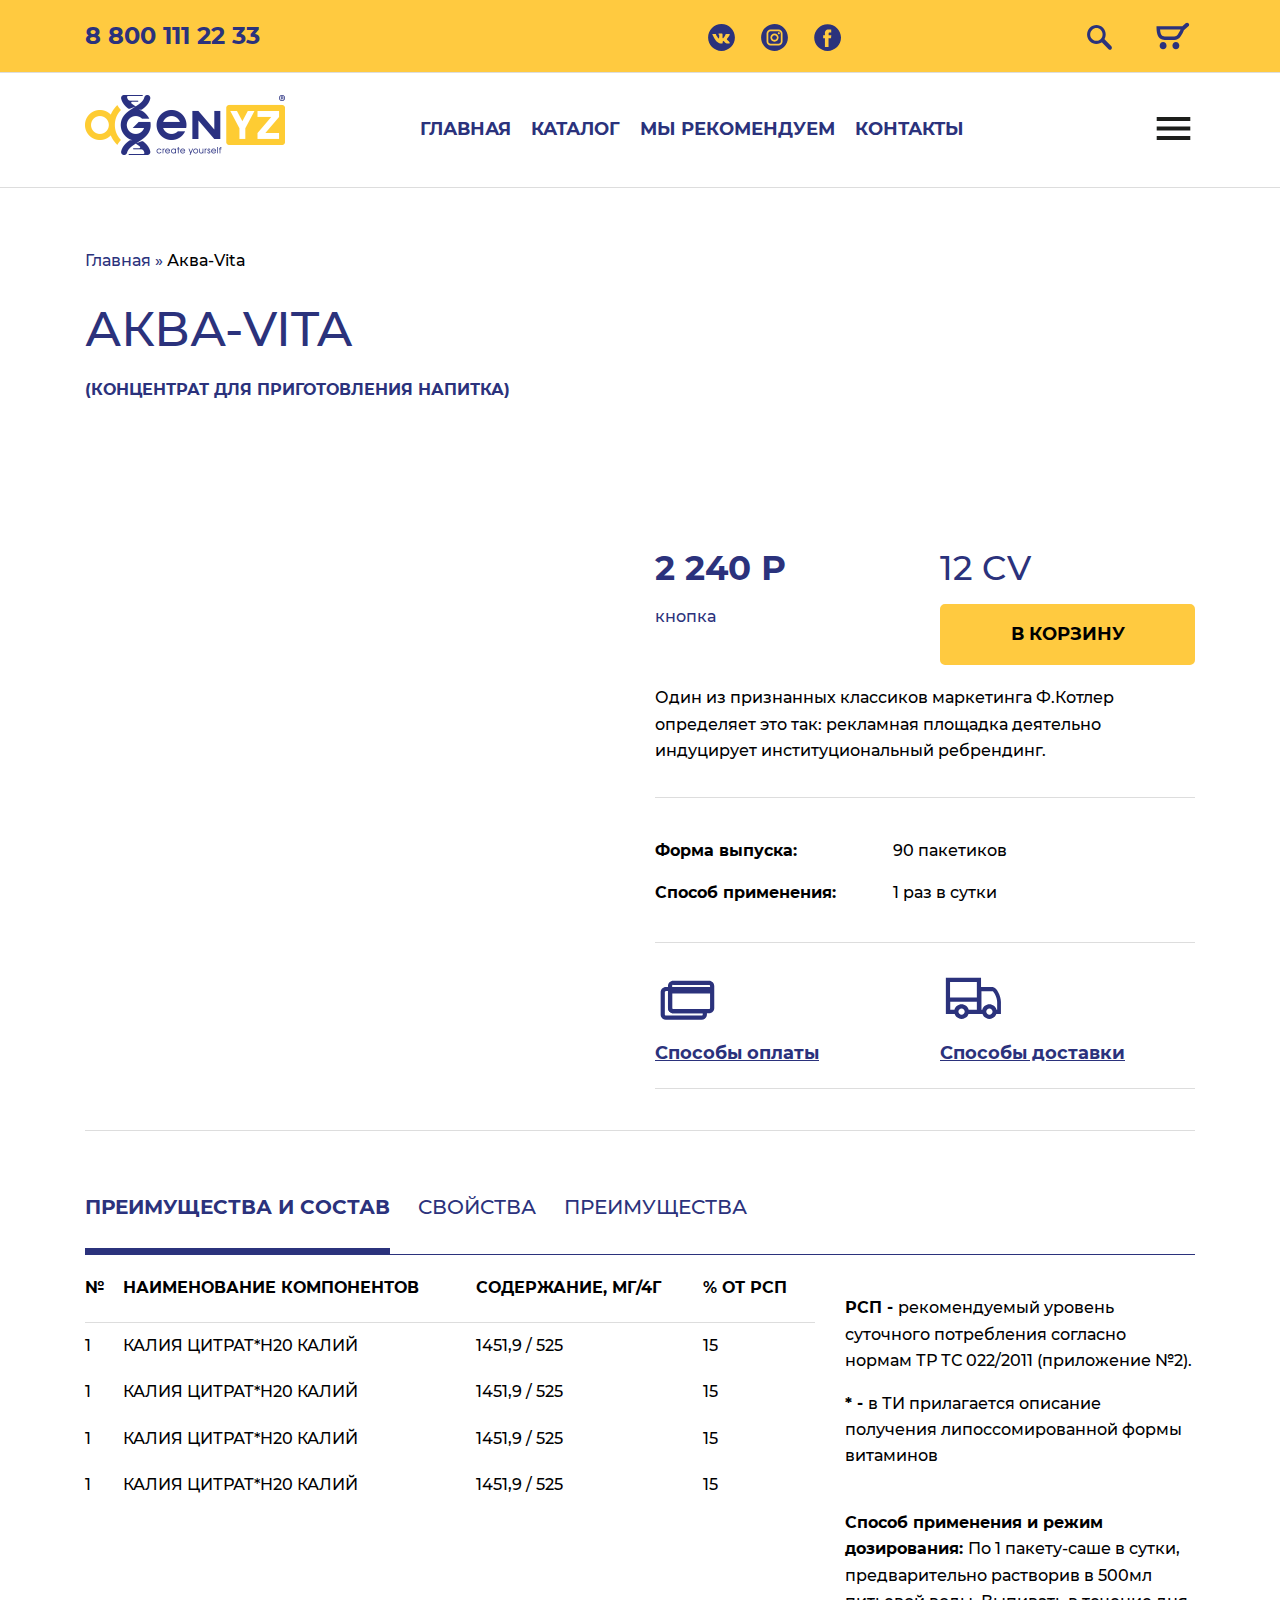
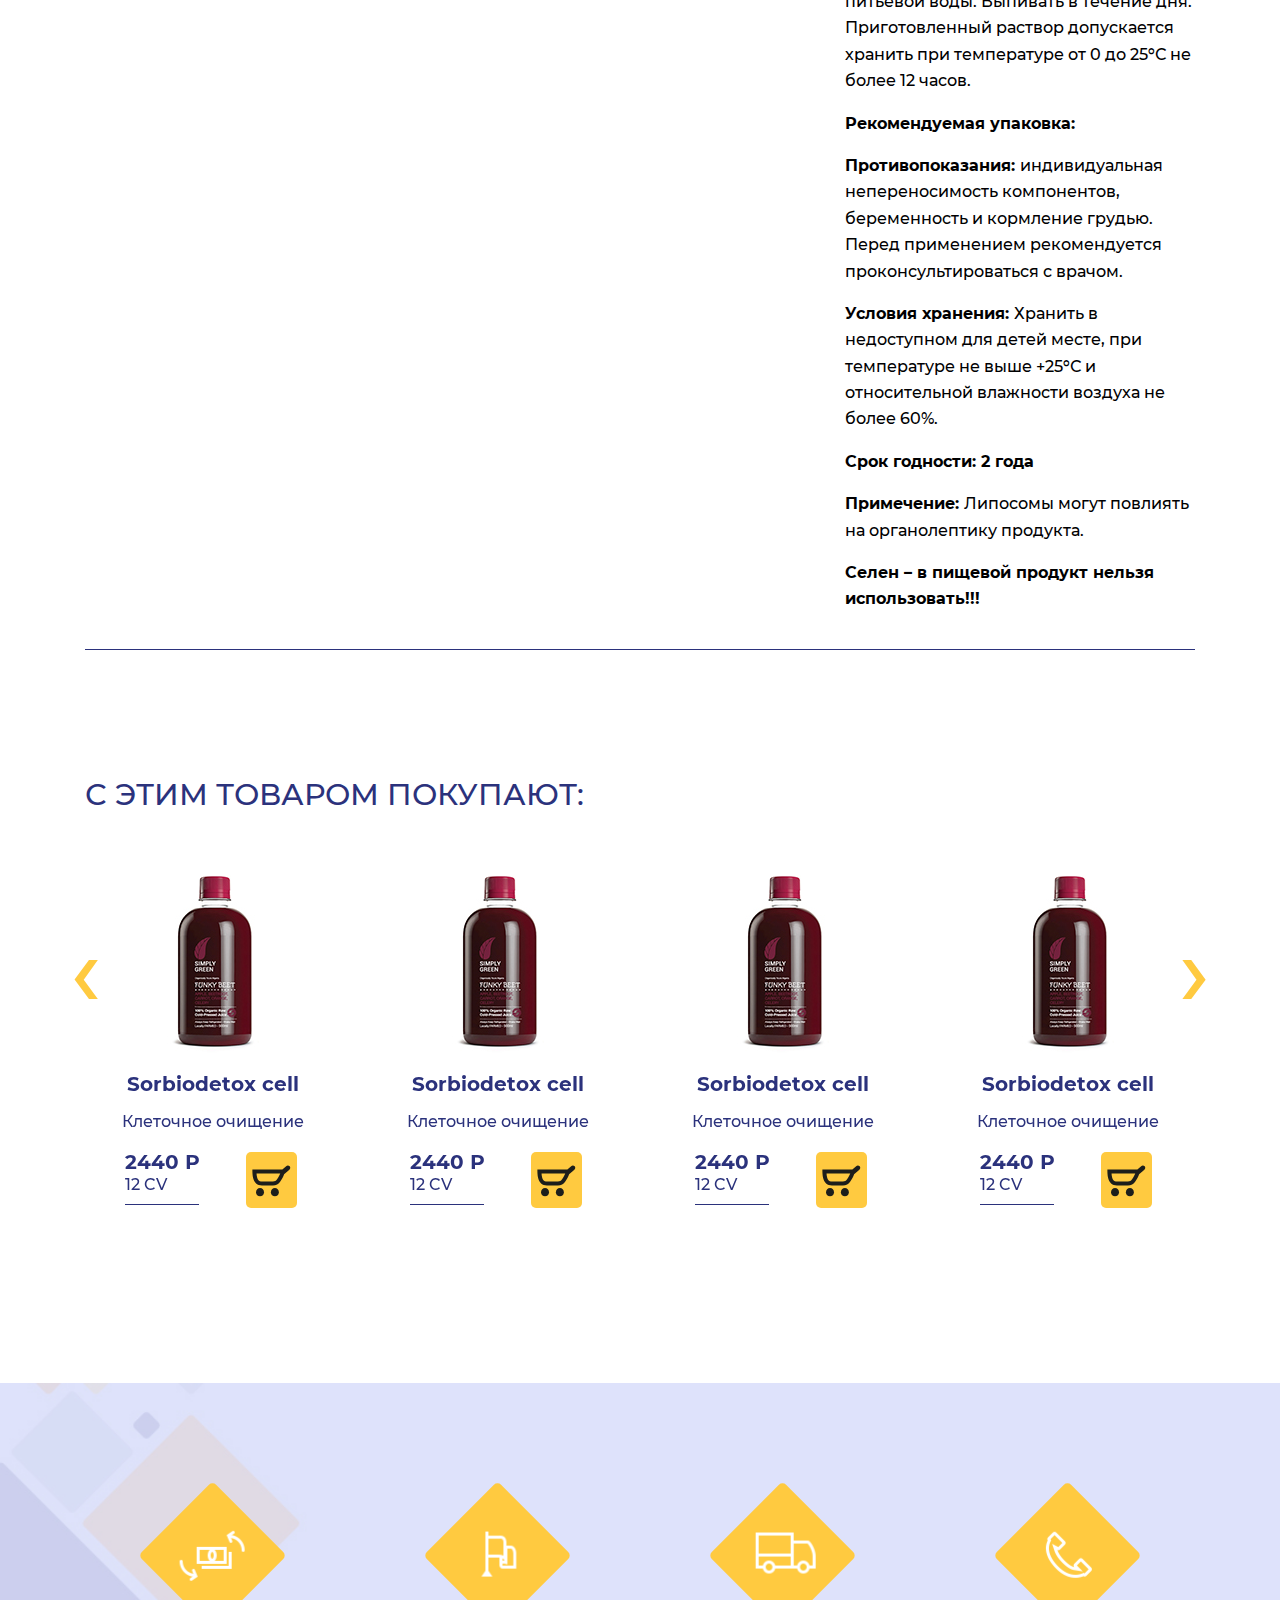
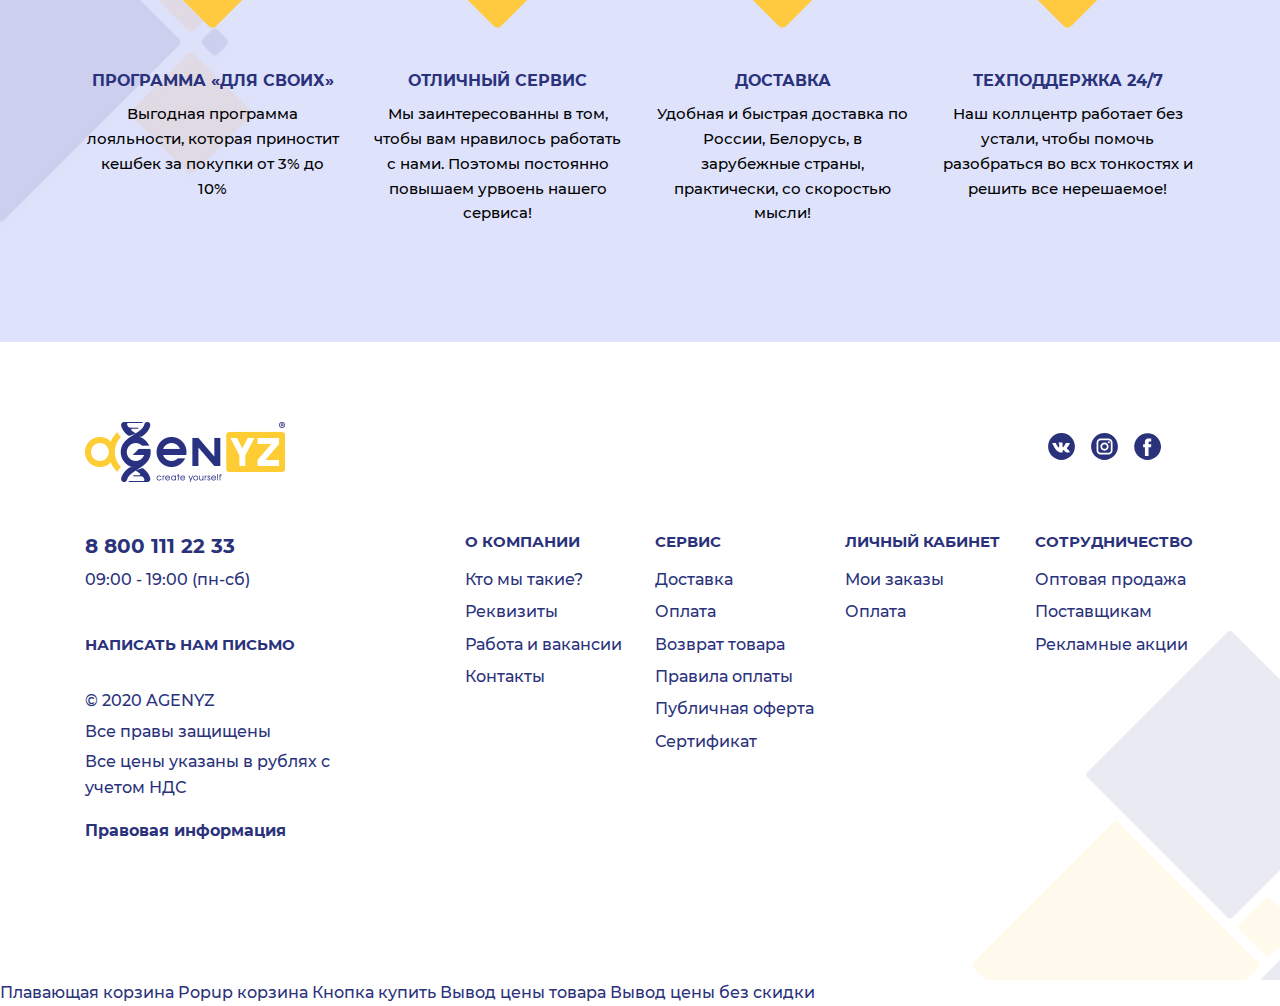
==== commit 1e0b9ea0: "with script" ====
--- a/single-product.html
+++ b/single-product.html
@@ -1171,12 +1171,37 @@
 </div>
 </div>
 </footer>
-
+<agenyz-catalog
+  crm="https://office.agenyz.com/api/34469793"
+  wh="https://wh.agenyz.com/api/34469793"
+  warehouse-id="0" 
+  referral-param-name="bonus"></agenyz-catalog>
+
+Плавающая корзина
+
+<agenyz-floating-cart style="top: 100px;
+    right: 100px;
+    position: fixed;
+    z-index: 10000;"></agenyz-floating-cart>
+
+Popup корзина
+<agenyz-cart></agenyz-cart>
+
+Кнопка купить
+<agenyz-buy-button sku="GRU07"
+                   image-url="./shop_files/drazze_white-600--540x468.png"></agenyz-buy-button>
+
+Вывод цены товара
+<agenyz-product-price sku="GRU07"></agenyz-product-price>
+
+Вывод цены без скидки
+<agenyz-product-original-price sku="GRU07"></agenyz-product-original-price>
 <div class="overlay"></div>
 <div class="search-overlay"></div>
 <script src="js/scripts.min.js"></script>
 <script src="libs/owl.carousel/owl.carousel.min.js"></script>
 <script src="https://yastatic.net/es5-shims/0.0.2/es5-shims.min.js"></script>
 <script src="https://yastatic.net/share2/share.js"></script>
+<script src="https://office.agenyz.com/assets/js/agenyz-shop.js"></script>
 </body>
 </html>
--- a/css/main.min.css
+++ b/css/main.min.css
@@ -1 +1 @@
-@font-face{font-family:montserrat-example;font-weight:400;font-style:normal;src:url(../fonts/MontserratRegular/Montserrat-Regular.eot);src:url(../fonts/MontserratRegular/Montserrat-Regular.eot?#iefix) format("embedded-opentype"),url(../fonts/MontserratRegular/Montserrat-Regular.woff) format("woff"),url(../fonts/MontserratRegular/Montserrat-Regular.ttf) format("truetype")}@font-face{font-family:montserrat-example;font-weight:700;font-style:normal;src:url(../fonts/MontserratBold/Montserrat-Bold.eot);src:url(../fonts/MontserratBold/Montserrat-Bold.eot?#iefix) format("embedded-opentype"),url(../fonts/MontserratBold/Montserrat-Bold.woff) format("woff"),url(../fonts/MontserratBold/Montserrat-Bold.ttf) format("truetype")}@font-face{font-family:montserrat-example;font-weight:medium;font-style:normal;src:url(../fonts/MontserratMedium/Montserrat-Medium.eot);src:url(../fonts/MontserratMedium/Montserrat-Medium.eot?#iefix) format("embedded-opentype"),url(../fonts/MontserratMedium/Montserrat-Medium.woff) format("woff"),url(../fonts/MontserratMedium/Montserrat-Medium.ttf) format("truetype")}@font-face{font-family:playfairdisplay-example;font-weight:400;font-style:normal;src:url(../fonts/PlayfairDisplaySCRegular/PlayfairDisplaySC-Regular.eot);src:url(../fonts/PlayfairDisplaySCRegular/PlayfairDisplaySC-Regular.eot?#iefix) format("embedded-opentype"),url(../fonts/PlayfairDisplaySCRegular/PlayfairDisplaySC-Regular.woff) format("woff"),url(../fonts/PlayfairDisplaySCRegular/PlayfairDisplaySC-Regular.ttf) format("truetype")}*,::after,::before{-webkit-box-sizing:border-box;box-sizing:border-box}html{font-family:sans-serif;line-height:1.15;-webkit-text-size-adjust:100%;-ms-text-size-adjust:100%;-ms-overflow-style:scrollbar;-webkit-tap-highlight-color:transparent}@-ms-viewport{width:device-width}article,aside,dialog,figcaption,figure,footer,header,hgroup,main,nav,section{display:block}body{margin:0;font-family:-apple-system,BlinkMacSystemFont,"Segoe UI",Roboto,"Helvetica Neue",Arial,sans-serif,"Apple Color Emoji","Segoe UI Emoji","Segoe UI Symbol";font-size:1rem;font-weight:400;line-height:1.5;color:#212529;text-align:left;background-color:#fff}[tabindex="-1"]:focus{outline:0!important}hr{-webkit-box-sizing:content-box;box-sizing:content-box;height:0;overflow:visible}h1,h2,h3,h4,h5,h6{margin-top:0;margin-bottom:.5rem}p{margin-top:0;margin-bottom:1rem}abbr[data-original-title],abbr[title]{text-decoration:underline;-webkit-text-decoration:underline dotted;text-decoration:underline dotted;cursor:help;border-bottom:0}address{margin-bottom:1rem;font-style:normal;line-height:inherit}dl,ol,ul{margin-top:0;margin-bottom:1rem}ol ol,ol ul,ul ol,ul ul{margin-bottom:0}dt{font-weight:700}dd{margin-bottom:.5rem;margin-left:0}blockquote{margin:0 0 1rem}dfn{font-style:italic}b,strong{font-weight:bolder}small{font-size:80%}sub,sup{position:relative;font-size:75%;line-height:0;vertical-align:baseline}sub{bottom:-.25em}sup{top:-.5em}a{color:#007bff;text-decoration:none;background-color:transparent;-webkit-text-decoration-skip:objects}a:hover{color:#0056b3;text-decoration:underline}a:not([href]):not([tabindex]){color:inherit;text-decoration:none}a:not([href]):not([tabindex]):focus,a:not([href]):not([tabindex]):hover{color:inherit;text-decoration:none}a:not([href]):not([tabindex]):focus{outline:0}code,kbd,pre,samp{font-family:monospace,monospace;font-size:1em}pre{margin-top:0;margin-bottom:1rem;overflow:auto;-ms-overflow-style:scrollbar}figure{margin:0 0 1rem}img{vertical-align:middle;border-style:none}svg:not(:root){overflow:hidden}table{border-collapse:collapse}caption{padding-top:.75rem;padding-bottom:.75rem;color:#6c757d;text-align:left;caption-side:bottom}th{text-align:inherit}label{display:inline-block;margin-bottom:.5rem}button{border-radius:0}button:focus{outline:1px dotted;outline:5px auto -webkit-focus-ring-color}button,input,optgroup,select,textarea{margin:0;font-family:inherit;font-size:inherit;line-height:inherit}button,input{overflow:visible}button,select{text-transform:none}[type=reset],[type=submit],button,html [type=button]{-webkit-appearance:button}[type=button]::-moz-focus-inner,[type=reset]::-moz-focus-inner,[type=submit]::-moz-focus-inner,button::-moz-focus-inner{padding:0;border-style:none}input[type=checkbox],input[type=radio]{-webkit-box-sizing:border-box;box-sizing:border-box;padding:0}input[type=date],input[type=datetime-local],input[type=month],input[type=time]{-webkit-appearance:listbox}textarea{overflow:auto;resize:vertical}fieldset{min-width:0;padding:0;margin:0;border:0}legend{display:block;width:100%;max-width:100%;padding:0;margin-bottom:.5rem;font-size:1.5rem;line-height:inherit;color:inherit;white-space:normal}progress{vertical-align:baseline}[type=number]::-webkit-inner-spin-button,[type=number]::-webkit-outer-spin-button{height:auto}[type=search]{outline-offset:-2px;-webkit-appearance:none}[type=search]::-webkit-search-cancel-button,[type=search]::-webkit-search-decoration{-webkit-appearance:none}::-webkit-file-upload-button{font:inherit;-webkit-appearance:button}output{display:inline-block}summary{display:list-item;cursor:pointer}template{display:none}[hidden]{display:none!important}@-ms-viewport{width:device-width}html{-webkit-box-sizing:border-box;box-sizing:border-box;-ms-overflow-style:scrollbar}*,::after,::before{-webkit-box-sizing:inherit;box-sizing:inherit}.container{width:100%;padding-right:15px;padding-left:15px;margin-right:auto;margin-left:auto}@media (min-width:576px){.container{max-width:540px}}@media (min-width:768px){.container{max-width:720px}}@media (min-width:992px){.container{max-width:960px}}@media (min-width:1200px){.container{max-width:1140px}}.container-fluid{width:100%;padding-right:15px;padding-left:15px;margin-right:auto;margin-left:auto}.row{display:-webkit-box;display:-webkit-flex;display:-ms-flexbox;display:flex;-webkit-flex-wrap:wrap;-ms-flex-wrap:wrap;flex-wrap:wrap;margin-right:-15px;margin-left:-15px}.no-gutters{margin-right:0;margin-left:0}.no-gutters>.col,.no-gutters>[class*=col-]{padding-right:0;padding-left:0}.col,.col-1,.col-10,.col-11,.col-12,.col-2,.col-3,.col-4,.col-5,.col-6,.col-7,.col-8,.col-9,.col-auto,.col-lg,.col-lg-1,.col-lg-10,.col-lg-11,.col-lg-12,.col-lg-2,.col-lg-3,.col-lg-4,.col-lg-5,.col-lg-6,.col-lg-7,.col-lg-8,.col-lg-9,.col-lg-auto,.col-md,.col-md-1,.col-md-10,.col-md-11,.col-md-12,.col-md-2,.col-md-3,.col-md-4,.col-md-5,.col-md-6,.col-md-7,.col-md-8,.col-md-9,.col-md-auto,.col-sm,.col-sm-1,.col-sm-10,.col-sm-11,.col-sm-12,.col-sm-2,.col-sm-3,.col-sm-4,.col-sm-5,.col-sm-6,.col-sm-7,.col-sm-8,.col-sm-9,.col-sm-auto,.col-xl,.col-xl-1,.col-xl-10,.col-xl-11,.col-xl-12,.col-xl-2,.col-xl-3,.col-xl-4,.col-xl-5,.col-xl-6,.col-xl-7,.col-xl-8,.col-xl-9,.col-xl-auto{position:relative;width:100%;min-height:1px;padding-right:15px;padding-left:15px}.col{-webkit-flex-basis:0;-ms-flex-preferred-size:0;flex-basis:0;-webkit-box-flex:1;-webkit-flex-grow:1;-ms-flex-positive:1;flex-grow:1;max-width:100%}.col-auto{-webkit-box-flex:0;-webkit-flex:0 0 auto;-ms-flex:0 0 auto;flex:0 0 auto;width:auto;max-width:none}.col-1{-webkit-box-flex:0;-webkit-flex:0 0 8.33333%;-ms-flex:0 0 8.33333%;flex:0 0 8.33333%;max-width:8.33333%}.col-2{-webkit-box-flex:0;-webkit-flex:0 0 16.66667%;-ms-flex:0 0 16.66667%;flex:0 0 16.66667%;max-width:16.66667%}.col-3{-webkit-box-flex:0;-webkit-flex:0 0 25%;-ms-flex:0 0 25%;flex:0 0 25%;max-width:25%}.col-4{-webkit-box-flex:0;-webkit-flex:0 0 33.33333%;-ms-flex:0 0 33.33333%;flex:0 0 33.33333%;max-width:33.33333%}.col-5{-webkit-box-flex:0;-webkit-flex:0 0 41.66667%;-ms-flex:0 0 41.66667%;flex:0 0 41.66667%;max-width:41.66667%}.col-6{-webkit-box-flex:0;-webkit-flex:0 0 50%;-ms-flex:0 0 50%;flex:0 0 50%;max-width:50%}.col-7{-webkit-box-flex:0;-webkit-flex:0 0 58.33333%;-ms-flex:0 0 58.33333%;flex:0 0 58.33333%;max-width:58.33333%}.col-8{-webkit-box-flex:0;-webkit-flex:0 0 66.66667%;-ms-flex:0 0 66.66667%;flex:0 0 66.66667%;max-width:66.66667%}.col-9{-webkit-box-flex:0;-webkit-flex:0 0 75%;-ms-flex:0 0 75%;flex:0 0 75%;max-width:75%}.col-10{-webkit-box-flex:0;-webkit-flex:0 0 83.33333%;-ms-flex:0 0 83.33333%;flex:0 0 83.33333%;max-width:83.33333%}.col-11{-webkit-box-flex:0;-webkit-flex:0 0 91.66667%;-ms-flex:0 0 91.66667%;flex:0 0 91.66667%;max-width:91.66667%}.col-12{-webkit-box-flex:0;-webkit-flex:0 0 100%;-ms-flex:0 0 100%;flex:0 0 100%;max-width:100%}.order-first{-webkit-box-ordinal-group:0;-webkit-order:-1;-ms-flex-order:-1;order:-1}.order-last{-webkit-box-ordinal-group:14;-webkit-order:13;-ms-flex-order:13;order:13}.order-0{-webkit-box-ordinal-group:1;-webkit-order:0;-ms-flex-order:0;order:0}.order-1{-webkit-box-ordinal-group:2;-webkit-order:1;-ms-flex-order:1;order:1}.order-2{-webkit-box-ordinal-group:3;-webkit-order:2;-ms-flex-order:2;order:2}.order-3{-webkit-box-ordinal-group:4;-webkit-order:3;-ms-flex-order:3;order:3}.order-4{-webkit-box-ordinal-group:5;-webkit-order:4;-ms-flex-order:4;order:4}.order-5{-webkit-box-ordinal-group:6;-webkit-order:5;-ms-flex-order:5;order:5}.order-6{-webkit-box-ordinal-group:7;-webkit-order:6;-ms-flex-order:6;order:6}.order-7{-webkit-box-ordinal-group:8;-webkit-order:7;-ms-flex-order:7;order:7}.order-8{-webkit-box-ordinal-group:9;-webkit-order:8;-ms-flex-order:8;order:8}.order-9{-webkit-box-ordinal-group:10;-webkit-order:9;-ms-flex-order:9;order:9}.order-10{-webkit-box-ordinal-group:11;-webkit-order:10;-ms-flex-order:10;order:10}.order-11{-webkit-box-ordinal-group:12;-webkit-order:11;-ms-flex-order:11;order:11}.order-12{-webkit-box-ordinal-group:13;-webkit-order:12;-ms-flex-order:12;order:12}.offset-1{margin-left:8.33333%}.offset-2{margin-left:16.66667%}.offset-3{margin-left:25%}.offset-4{margin-left:33.33333%}.offset-5{margin-left:41.66667%}.offset-6{margin-left:50%}.offset-7{margin-left:58.33333%}.offset-8{margin-left:66.66667%}.offset-9{margin-left:75%}.offset-10{margin-left:83.33333%}.offset-11{margin-left:91.66667%}@media (min-width:576px){.col-sm{-webkit-flex-basis:0;-ms-flex-preferred-size:0;flex-basis:0;-webkit-box-flex:1;-webkit-flex-grow:1;-ms-flex-positive:1;flex-grow:1;max-width:100%}.col-sm-auto{-webkit-box-flex:0;-webkit-flex:0 0 auto;-ms-flex:0 0 auto;flex:0 0 auto;width:auto;max-width:none}.col-sm-1{-webkit-box-flex:0;-webkit-flex:0 0 8.33333%;-ms-flex:0 0 8.33333%;flex:0 0 8.33333%;max-width:8.33333%}.col-sm-2{-webkit-box-flex:0;-webkit-flex:0 0 16.66667%;-ms-flex:0 0 16.66667%;flex:0 0 16.66667%;max-width:16.66667%}.col-sm-3{-webkit-box-flex:0;-webkit-flex:0 0 25%;-ms-flex:0 0 25%;flex:0 0 25%;max-width:25%}.col-sm-4{-webkit-box-flex:0;-webkit-flex:0 0 33.33333%;-ms-flex:0 0 33.33333%;flex:0 0 33.33333%;max-width:33.33333%}.col-sm-5{-webkit-box-flex:0;-webkit-flex:0 0 41.66667%;-ms-flex:0 0 41.66667%;flex:0 0 41.66667%;max-width:41.66667%}.col-sm-6{-webkit-box-flex:0;-webkit-flex:0 0 50%;-ms-flex:0 0 50%;flex:0 0 50%;max-width:50%}.col-sm-7{-webkit-box-flex:0;-webkit-flex:0 0 58.33333%;-ms-flex:0 0 58.33333%;flex:0 0 58.33333%;max-width:58.33333%}.col-sm-8{-webkit-box-flex:0;-webkit-flex:0 0 66.66667%;-ms-flex:0 0 66.66667%;flex:0 0 66.66667%;max-width:66.66667%}.col-sm-9{-webkit-box-flex:0;-webkit-flex:0 0 75%;-ms-flex:0 0 75%;flex:0 0 75%;max-width:75%}.col-sm-10{-webkit-box-flex:0;-webkit-flex:0 0 83.33333%;-ms-flex:0 0 83.33333%;flex:0 0 83.33333%;max-width:83.33333%}.col-sm-11{-webkit-box-flex:0;-webkit-flex:0 0 91.66667%;-ms-flex:0 0 91.66667%;flex:0 0 91.66667%;max-width:91.66667%}.col-sm-12{-webkit-box-flex:0;-webkit-flex:0 0 100%;-ms-flex:0 0 100%;flex:0 0 100%;max-width:100%}.order-sm-first{-webkit-box-ordinal-group:0;-webkit-order:-1;-ms-flex-order:-1;order:-1}.order-sm-last{-webkit-box-ordinal-group:14;-webkit-order:13;-ms-flex-order:13;order:13}.order-sm-0{-webkit-box-ordinal-group:1;-webkit-order:0;-ms-flex-order:0;order:0}.order-sm-1{-webkit-box-ordinal-group:2;-webkit-order:1;-ms-flex-order:1;order:1}.order-sm-2{-webkit-box-ordinal-group:3;-webkit-order:2;-ms-flex-order:2;order:2}.order-sm-3{-webkit-box-ordinal-group:4;-webkit-order:3;-ms-flex-order:3;order:3}.order-sm-4{-webkit-box-ordinal-group:5;-webkit-order:4;-ms-flex-order:4;order:4}.order-sm-5{-webkit-box-ordinal-group:6;-webkit-order:5;-ms-flex-order:5;order:5}.order-sm-6{-webkit-box-ordinal-group:7;-webkit-order:6;-ms-flex-order:6;order:6}.order-sm-7{-webkit-box-ordinal-group:8;-webkit-order:7;-ms-flex-order:7;order:7}.order-sm-8{-webkit-box-ordinal-group:9;-webkit-order:8;-ms-flex-order:8;order:8}.order-sm-9{-webkit-box-ordinal-group:10;-webkit-order:9;-ms-flex-order:9;order:9}.order-sm-10{-webkit-box-ordinal-group:11;-webkit-order:10;-ms-flex-order:10;order:10}.order-sm-11{-webkit-box-ordinal-group:12;-webkit-order:11;-ms-flex-order:11;order:11}.order-sm-12{-webkit-box-ordinal-group:13;-webkit-order:12;-ms-flex-order:12;order:12}.offset-sm-0{margin-left:0}.offset-sm-1{margin-left:8.33333%}.offset-sm-2{margin-left:16.66667%}.offset-sm-3{margin-left:25%}.offset-sm-4{margin-left:33.33333%}.offset-sm-5{margin-left:41.66667%}.offset-sm-6{margin-left:50%}.offset-sm-7{margin-left:58.33333%}.offset-sm-8{margin-left:66.66667%}.offset-sm-9{margin-left:75%}.offset-sm-10{margin-left:83.33333%}.offset-sm-11{margin-left:91.66667%}}@media (min-width:768px){.col-md{-webkit-flex-basis:0;-ms-flex-preferred-size:0;flex-basis:0;-webkit-box-flex:1;-webkit-flex-grow:1;-ms-flex-positive:1;flex-grow:1;max-width:100%}.col-md-auto{-webkit-box-flex:0;-webkit-flex:0 0 auto;-ms-flex:0 0 auto;flex:0 0 auto;width:auto;max-width:none}.col-md-1{-webkit-box-flex:0;-webkit-flex:0 0 8.33333%;-ms-flex:0 0 8.33333%;flex:0 0 8.33333%;max-width:8.33333%}.col-md-2{-webkit-box-flex:0;-webkit-flex:0 0 16.66667%;-ms-flex:0 0 16.66667%;flex:0 0 16.66667%;max-width:16.66667%}.col-md-3{-webkit-box-flex:0;-webkit-flex:0 0 25%;-ms-flex:0 0 25%;flex:0 0 25%;max-width:25%}.col-md-4{-webkit-box-flex:0;-webkit-flex:0 0 33.33333%;-ms-flex:0 0 33.33333%;flex:0 0 33.33333%;max-width:33.33333%}.col-md-5{-webkit-box-flex:0;-webkit-flex:0 0 41.66667%;-ms-flex:0 0 41.66667%;flex:0 0 41.66667%;max-width:41.66667%}.col-md-6{-webkit-box-flex:0;-webkit-flex:0 0 50%;-ms-flex:0 0 50%;flex:0 0 50%;max-width:50%}.col-md-7{-webkit-box-flex:0;-webkit-flex:0 0 58.33333%;-ms-flex:0 0 58.33333%;flex:0 0 58.33333%;max-width:58.33333%}.col-md-8{-webkit-box-flex:0;-webkit-flex:0 0 66.66667%;-ms-flex:0 0 66.66667%;flex:0 0 66.66667%;max-width:66.66667%}.col-md-9{-webkit-box-flex:0;-webkit-flex:0 0 75%;-ms-flex:0 0 75%;flex:0 0 75%;max-width:75%}.col-md-10{-webkit-box-flex:0;-webkit-flex:0 0 83.33333%;-ms-flex:0 0 83.33333%;flex:0 0 83.33333%;max-width:83.33333%}.col-md-11{-webkit-box-flex:0;-webkit-flex:0 0 91.66667%;-ms-flex:0 0 91.66667%;flex:0 0 91.66667%;max-width:91.66667%}.col-md-12{-webkit-box-flex:0;-webkit-flex:0 0 100%;-ms-flex:0 0 100%;flex:0 0 100%;max-width:100%}.order-md-first{-webkit-box-ordinal-group:0;-webkit-order:-1;-ms-flex-order:-1;order:-1}.order-md-last{-webkit-box-ordinal-group:14;-webkit-order:13;-ms-flex-order:13;order:13}.order-md-0{-webkit-box-ordinal-group:1;-webkit-order:0;-ms-flex-order:0;order:0}.order-md-1{-webkit-box-ordinal-group:2;-webkit-order:1;-ms-flex-order:1;order:1}.order-md-2{-webkit-box-ordinal-group:3;-webkit-order:2;-ms-flex-order:2;order:2}.order-md-3{-webkit-box-ordinal-group:4;-webkit-order:3;-ms-flex-order:3;order:3}.order-md-4{-webkit-box-ordinal-group:5;-webkit-order:4;-ms-flex-order:4;order:4}.order-md-5{-webkit-box-ordinal-group:6;-webkit-order:5;-ms-flex-order:5;order:5}.order-md-6{-webkit-box-ordinal-group:7;-webkit-order:6;-ms-flex-order:6;order:6}.order-md-7{-webkit-box-ordinal-group:8;-webkit-order:7;-ms-flex-order:7;order:7}.order-md-8{-webkit-box-ordinal-group:9;-webkit-order:8;-ms-flex-order:8;order:8}.order-md-9{-webkit-box-ordinal-group:10;-webkit-order:9;-ms-flex-order:9;order:9}.order-md-10{-webkit-box-ordinal-group:11;-webkit-order:10;-ms-flex-order:10;order:10}.order-md-11{-webkit-box-ordinal-group:12;-webkit-order:11;-ms-flex-order:11;order:11}.order-md-12{-webkit-box-ordinal-group:13;-webkit-order:12;-ms-flex-order:12;order:12}.offset-md-0{margin-left:0}.offset-md-1{margin-left:8.33333%}.offset-md-2{margin-left:16.66667%}.offset-md-3{margin-left:25%}.offset-md-4{margin-left:33.33333%}.offset-md-5{margin-left:41.66667%}.offset-md-6{margin-left:50%}.offset-md-7{margin-left:58.33333%}.offset-md-8{margin-left:66.66667%}.offset-md-9{margin-left:75%}.offset-md-10{margin-left:83.33333%}.offset-md-11{margin-left:91.66667%}}@media (min-width:992px){.col-lg{-webkit-flex-basis:0;-ms-flex-preferred-size:0;flex-basis:0;-webkit-box-flex:1;-webkit-flex-grow:1;-ms-flex-positive:1;flex-grow:1;max-width:100%}.col-lg-auto{-webkit-box-flex:0;-webkit-flex:0 0 auto;-ms-flex:0 0 auto;flex:0 0 auto;width:auto;max-width:none}.col-lg-1{-webkit-box-flex:0;-webkit-flex:0 0 8.33333%;-ms-flex:0 0 8.33333%;flex:0 0 8.33333%;max-width:8.33333%}.col-lg-2{-webkit-box-flex:0;-webkit-flex:0 0 16.66667%;-ms-flex:0 0 16.66667%;flex:0 0 16.66667%;max-width:16.66667%}.col-lg-3{-webkit-box-flex:0;-webkit-flex:0 0 25%;-ms-flex:0 0 25%;flex:0 0 25%;max-width:25%}.col-lg-4{-webkit-box-flex:0;-webkit-flex:0 0 33.33333%;-ms-flex:0 0 33.33333%;flex:0 0 33.33333%;max-width:33.33333%}.col-lg-5{-webkit-box-flex:0;-webkit-flex:0 0 41.66667%;-ms-flex:0 0 41.66667%;flex:0 0 41.66667%;max-width:41.66667%}.col-lg-6{-webkit-box-flex:0;-webkit-flex:0 0 50%;-ms-flex:0 0 50%;flex:0 0 50%;max-width:50%}.col-lg-7{-webkit-box-flex:0;-webkit-flex:0 0 58.33333%;-ms-flex:0 0 58.33333%;flex:0 0 58.33333%;max-width:58.33333%}.col-lg-8{-webkit-box-flex:0;-webkit-flex:0 0 66.66667%;-ms-flex:0 0 66.66667%;flex:0 0 66.66667%;max-width:66.66667%}.col-lg-9{-webkit-box-flex:0;-webkit-flex:0 0 75%;-ms-flex:0 0 75%;flex:0 0 75%;max-width:75%}.col-lg-10{-webkit-box-flex:0;-webkit-flex:0 0 83.33333%;-ms-flex:0 0 83.33333%;flex:0 0 83.33333%;max-width:83.33333%}.col-lg-11{-webkit-box-flex:0;-webkit-flex:0 0 91.66667%;-ms-flex:0 0 91.66667%;flex:0 0 91.66667%;max-width:91.66667%}.col-lg-12{-webkit-box-flex:0;-webkit-flex:0 0 100%;-ms-flex:0 0 100%;flex:0 0 100%;max-width:100%}.order-lg-first{-webkit-box-ordinal-group:0;-webkit-order:-1;-ms-flex-order:-1;order:-1}.order-lg-last{-webkit-box-ordinal-group:14;-webkit-order:13;-ms-flex-order:13;order:13}.order-lg-0{-webkit-box-ordinal-group:1;-webkit-order:0;-ms-flex-order:0;order:0}.order-lg-1{-webkit-box-ordinal-group:2;-webkit-order:1;-ms-flex-order:1;order:1}.order-lg-2{-webkit-box-ordinal-group:3;-webkit-order:2;-ms-flex-order:2;order:2}.order-lg-3{-webkit-box-ordinal-group:4;-webkit-order:3;-ms-flex-order:3;order:3}.order-lg-4{-webkit-box-ordinal-group:5;-webkit-order:4;-ms-flex-order:4;order:4}.order-lg-5{-webkit-box-ordinal-group:6;-webkit-order:5;-ms-flex-order:5;order:5}.order-lg-6{-webkit-box-ordinal-group:7;-webkit-order:6;-ms-flex-order:6;order:6}.order-lg-7{-webkit-box-ordinal-group:8;-webkit-order:7;-ms-flex-order:7;order:7}.order-lg-8{-webkit-box-ordinal-group:9;-webkit-order:8;-ms-flex-order:8;order:8}.order-lg-9{-webkit-box-ordinal-group:10;-webkit-order:9;-ms-flex-order:9;order:9}.order-lg-10{-webkit-box-ordinal-group:11;-webkit-order:10;-ms-flex-order:10;order:10}.order-lg-11{-webkit-box-ordinal-group:12;-webkit-order:11;-ms-flex-order:11;order:11}.order-lg-12{-webkit-box-ordinal-group:13;-webkit-order:12;-ms-flex-order:12;order:12}.offset-lg-0{margin-left:0}.offset-lg-1{margin-left:8.33333%}.offset-lg-2{margin-left:16.66667%}.offset-lg-3{margin-left:25%}.offset-lg-4{margin-left:33.33333%}.offset-lg-5{margin-left:41.66667%}.offset-lg-6{margin-left:50%}.offset-lg-7{margin-left:58.33333%}.offset-lg-8{margin-left:66.66667%}.offset-lg-9{margin-left:75%}.offset-lg-10{margin-left:83.33333%}.offset-lg-11{margin-left:91.66667%}}@media (min-width:1200px){.col-xl{-webkit-flex-basis:0;-ms-flex-preferred-size:0;flex-basis:0;-webkit-box-flex:1;-webkit-flex-grow:1;-ms-flex-positive:1;flex-grow:1;max-width:100%}.col-xl-auto{-webkit-box-flex:0;-webkit-flex:0 0 auto;-ms-flex:0 0 auto;flex:0 0 auto;width:auto;max-width:none}.col-xl-1{-webkit-box-flex:0;-webkit-flex:0 0 8.33333%;-ms-flex:0 0 8.33333%;flex:0 0 8.33333%;max-width:8.33333%}.col-xl-2{-webkit-box-flex:0;-webkit-flex:0 0 16.66667%;-ms-flex:0 0 16.66667%;flex:0 0 16.66667%;max-width:16.66667%}.col-xl-3{-webkit-box-flex:0;-webkit-flex:0 0 25%;-ms-flex:0 0 25%;flex:0 0 25%;max-width:25%}.col-xl-4{-webkit-box-flex:0;-webkit-flex:0 0 33.33333%;-ms-flex:0 0 33.33333%;flex:0 0 33.33333%;max-width:33.33333%}.col-xl-5{-webkit-box-flex:0;-webkit-flex:0 0 41.66667%;-ms-flex:0 0 41.66667%;flex:0 0 41.66667%;max-width:41.66667%}.col-xl-6{-webkit-box-flex:0;-webkit-flex:0 0 50%;-ms-flex:0 0 50%;flex:0 0 50%;max-width:50%}.col-xl-7{-webkit-box-flex:0;-webkit-flex:0 0 58.33333%;-ms-flex:0 0 58.33333%;flex:0 0 58.33333%;max-width:58.33333%}.col-xl-8{-webkit-box-flex:0;-webkit-flex:0 0 66.66667%;-ms-flex:0 0 66.66667%;flex:0 0 66.66667%;max-width:66.66667%}.col-xl-9{-webkit-box-flex:0;-webkit-flex:0 0 75%;-ms-flex:0 0 75%;flex:0 0 75%;max-width:75%}.col-xl-10{-webkit-box-flex:0;-webkit-flex:0 0 83.33333%;-ms-flex:0 0 83.33333%;flex:0 0 83.33333%;max-width:83.33333%}.col-xl-11{-webkit-box-flex:0;-webkit-flex:0 0 91.66667%;-ms-flex:0 0 91.66667%;flex:0 0 91.66667%;max-width:91.66667%}.col-xl-12{-webkit-box-flex:0;-webkit-flex:0 0 100%;-ms-flex:0 0 100%;flex:0 0 100%;max-width:100%}.order-xl-first{-webkit-box-ordinal-group:0;-webkit-order:-1;-ms-flex-order:-1;order:-1}.order-xl-last{-webkit-box-ordinal-group:14;-webkit-order:13;-ms-flex-order:13;order:13}.order-xl-0{-webkit-box-ordinal-group:1;-webkit-order:0;-ms-flex-order:0;order:0}.order-xl-1{-webkit-box-ordinal-group:2;-webkit-order:1;-ms-flex-order:1;order:1}.order-xl-2{-webkit-box-ordinal-group:3;-webkit-order:2;-ms-flex-order:2;order:2}.order-xl-3{-webkit-box-ordinal-group:4;-webkit-order:3;-ms-flex-order:3;order:3}.order-xl-4{-webkit-box-ordinal-group:5;-webkit-order:4;-ms-flex-order:4;order:4}.order-xl-5{-webkit-box-ordinal-group:6;-webkit-order:5;-ms-flex-order:5;order:5}.order-xl-6{-webkit-box-ordinal-group:7;-webkit-order:6;-ms-flex-order:6;order:6}.order-xl-7{-webkit-box-ordinal-group:8;-webkit-order:7;-ms-flex-order:7;order:7}.order-xl-8{-webkit-box-ordinal-group:9;-webkit-order:8;-ms-flex-order:8;order:8}.order-xl-9{-webkit-box-ordinal-group:10;-webkit-order:9;-ms-flex-order:9;order:9}.order-xl-10{-webkit-box-ordinal-group:11;-webkit-order:10;-ms-flex-order:10;order:10}.order-xl-11{-webkit-box-ordinal-group:12;-webkit-order:11;-ms-flex-order:11;order:11}.order-xl-12{-webkit-box-ordinal-group:13;-webkit-order:12;-ms-flex-order:12;order:12}.offset-xl-0{margin-left:0}.offset-xl-1{margin-left:8.33333%}.offset-xl-2{margin-left:16.66667%}.offset-xl-3{margin-left:25%}.offset-xl-4{margin-left:33.33333%}.offset-xl-5{margin-left:41.66667%}.offset-xl-6{margin-left:50%}.offset-xl-7{margin-left:58.33333%}.offset-xl-8{margin-left:66.66667%}.offset-xl-9{margin-left:75%}.offset-xl-10{margin-left:83.33333%}.offset-xl-11{margin-left:91.66667%}}.d-none{display:none!important}.d-inline{display:inline!important}.d-inline-block{display:inline-block!important}.d-block{display:block!important}.d-table{display:table!important}.d-table-row{display:table-row!important}.d-table-cell{display:table-cell!important}.d-flex{display:-webkit-box!important;display:-webkit-flex!important;display:-ms-flexbox!important;display:flex!important}.d-inline-flex{display:-webkit-inline-box!important;display:-webkit-inline-flex!important;display:-ms-inline-flexbox!important;display:inline-flex!important}@media (min-width:576px){.d-sm-none{display:none!important}.d-sm-inline{display:inline!important}.d-sm-inline-block{display:inline-block!important}.d-sm-block{display:block!important}.d-sm-table{display:table!important}.d-sm-table-row{display:table-row!important}.d-sm-table-cell{display:table-cell!important}.d-sm-flex{display:-webkit-box!important;display:-webkit-flex!important;display:-ms-flexbox!important;display:flex!important}.d-sm-inline-flex{display:-webkit-inline-box!important;display:-webkit-inline-flex!important;display:-ms-inline-flexbox!important;display:inline-flex!important}}@media (min-width:768px){.d-md-none{display:none!important}.d-md-inline{display:inline!important}.d-md-inline-block{display:inline-block!important}.d-md-block{display:block!important}.d-md-table{display:table!important}.d-md-table-row{display:table-row!important}.d-md-table-cell{display:table-cell!important}.d-md-flex{display:-webkit-box!important;display:-webkit-flex!important;display:-ms-flexbox!important;display:flex!important}.d-md-inline-flex{display:-webkit-inline-box!important;display:-webkit-inline-flex!important;display:-ms-inline-flexbox!important;display:inline-flex!important}}@media (min-width:992px){.d-lg-none{display:none!important}.d-lg-inline{display:inline!important}.d-lg-inline-block{display:inline-block!important}.d-lg-block{display:block!important}.d-lg-table{display:table!important}.d-lg-table-row{display:table-row!important}.d-lg-table-cell{display:table-cell!important}.d-lg-flex{display:-webkit-box!important;display:-webkit-flex!important;display:-ms-flexbox!important;display:flex!important}.d-lg-inline-flex{display:-webkit-inline-box!important;display:-webkit-inline-flex!important;display:-ms-inline-flexbox!important;display:inline-flex!important}}@media (min-width:1200px){.d-xl-none{display:none!important}.d-xl-inline{display:inline!important}.d-xl-inline-block{display:inline-block!important}.d-xl-block{display:block!important}.d-xl-table{display:table!important}.d-xl-table-row{display:table-row!important}.d-xl-table-cell{display:table-cell!important}.d-xl-flex{display:-webkit-box!important;display:-webkit-flex!important;display:-ms-flexbox!important;display:flex!important}.d-xl-inline-flex{display:-webkit-inline-box!important;display:-webkit-inline-flex!important;display:-ms-inline-flexbox!important;display:inline-flex!important}}@media print{.d-print-none{display:none!important}.d-print-inline{display:inline!important}.d-print-inline-block{display:inline-block!important}.d-print-block{display:block!important}.d-print-table{display:table!important}.d-print-table-row{display:table-row!important}.d-print-table-cell{display:table-cell!important}.d-print-flex{display:-webkit-box!important;display:-webkit-flex!important;display:-ms-flexbox!important;display:flex!important}.d-print-inline-flex{display:-webkit-inline-box!important;display:-webkit-inline-flex!important;display:-ms-inline-flexbox!important;display:inline-flex!important}}.flex-row{-webkit-box-orient:horizontal!important;-webkit-box-direction:normal!important;-webkit-flex-direction:row!important;-ms-flex-direction:row!important;flex-direction:row!important}.flex-column{-webkit-box-orient:vertical!important;-webkit-box-direction:normal!important;-webkit-flex-direction:column!important;-ms-flex-direction:column!important;flex-direction:column!important}.flex-row-reverse{-webkit-box-orient:horizontal!important;-webkit-box-direction:reverse!important;-webkit-flex-direction:row-reverse!important;-ms-flex-direction:row-reverse!important;flex-direction:row-reverse!important}.flex-column-reverse{-webkit-box-orient:vertical!important;-webkit-box-direction:reverse!important;-webkit-flex-direction:column-reverse!important;-ms-flex-direction:column-reverse!important;flex-direction:column-reverse!important}.flex-wrap{-webkit-flex-wrap:wrap!important;-ms-flex-wrap:wrap!important;flex-wrap:wrap!important}.flex-nowrap{-webkit-flex-wrap:nowrap!important;-ms-flex-wrap:nowrap!important;flex-wrap:nowrap!important}.flex-wrap-reverse{-webkit-flex-wrap:wrap-reverse!important;-ms-flex-wrap:wrap-reverse!important;flex-wrap:wrap-reverse!important}.justify-content-start{-webkit-box-pack:start!important;-webkit-justify-content:flex-start!important;-ms-flex-pack:start!important;justify-content:flex-start!important}.justify-content-end{-webkit-box-pack:end!important;-webkit-justify-content:flex-end!important;-ms-flex-pack:end!important;justify-content:flex-end!important}.justify-content-center{-webkit-box-pack:center!important;-webkit-justify-content:center!important;-ms-flex-pack:center!important;justify-content:center!important}.justify-content-between{-webkit-box-pack:justify!important;-webkit-justify-content:space-between!important;-ms-flex-pack:justify!important;justify-content:space-between!important}.justify-content-around{-webkit-justify-content:space-around!important;-ms-flex-pack:distribute!important;justify-content:space-around!important}.align-items-start{-webkit-box-align:start!important;-webkit-align-items:flex-start!important;-ms-flex-align:start!important;align-items:flex-start!important}.align-items-end{-webkit-box-align:end!important;-webkit-align-items:flex-end!important;-ms-flex-align:end!important;align-items:flex-end!important}.align-items-center{-webkit-box-align:center!important;-webkit-align-items:center!important;-ms-flex-align:center!important;align-items:center!important}.align-items-baseline{-webkit-box-align:baseline!important;-webkit-align-items:baseline!important;-ms-flex-align:baseline!important;align-items:baseline!important}.align-items-stretch{-webkit-box-align:stretch!important;-webkit-align-items:stretch!important;-ms-flex-align:stretch!important;align-items:stretch!important}.align-content-start{-webkit-align-content:flex-start!important;-ms-flex-line-pack:start!important;align-content:flex-start!important}.align-content-end{-webkit-align-content:flex-end!important;-ms-flex-line-pack:end!important;align-content:flex-end!important}.align-content-center{-webkit-align-content:center!important;-ms-flex-line-pack:center!important;align-content:center!important}.align-content-between{-webkit-align-content:space-between!important;-ms-flex-line-pack:justify!important;align-content:space-between!important}.align-content-around{-webkit-align-content:space-around!important;-ms-flex-line-pack:distribute!important;align-content:space-around!important}.align-content-stretch{-webkit-align-content:stretch!important;-ms-flex-line-pack:stretch!important;align-content:stretch!important}.align-self-auto{-webkit-align-self:auto!important;-ms-flex-item-align:auto!important;align-self:auto!important}.align-self-start{-webkit-align-self:flex-start!important;-ms-flex-item-align:start!important;align-self:flex-start!important}.align-self-end{-webkit-align-self:flex-end!important;-ms-flex-item-align:end!important;align-self:flex-end!important}.align-self-center{-webkit-align-self:center!important;-ms-flex-item-align:center!important;align-self:center!important}.align-self-baseline{-webkit-align-self:baseline!important;-ms-flex-item-align:baseline!important;align-self:baseline!important}.align-self-stretch{-webkit-align-self:stretch!important;-ms-flex-item-align:stretch!important;align-self:stretch!important}@media (min-width:576px){.flex-sm-row{-webkit-box-orient:horizontal!important;-webkit-box-direction:normal!important;-webkit-flex-direction:row!important;-ms-flex-direction:row!important;flex-direction:row!important}.flex-sm-column{-webkit-box-orient:vertical!important;-webkit-box-direction:normal!important;-webkit-flex-direction:column!important;-ms-flex-direction:column!important;flex-direction:column!important}.flex-sm-row-reverse{-webkit-box-orient:horizontal!important;-webkit-box-direction:reverse!important;-webkit-flex-direction:row-reverse!important;-ms-flex-direction:row-reverse!important;flex-direction:row-reverse!important}.flex-sm-column-reverse{-webkit-box-orient:vertical!important;-webkit-box-direction:reverse!important;-webkit-flex-direction:column-reverse!important;-ms-flex-direction:column-reverse!important;flex-direction:column-reverse!important}.flex-sm-wrap{-webkit-flex-wrap:wrap!important;-ms-flex-wrap:wrap!important;flex-wrap:wrap!important}.flex-sm-nowrap{-webkit-flex-wrap:nowrap!important;-ms-flex-wrap:nowrap!important;flex-wrap:nowrap!important}.flex-sm-wrap-reverse{-webkit-flex-wrap:wrap-reverse!important;-ms-flex-wrap:wrap-reverse!important;flex-wrap:wrap-reverse!important}.justify-content-sm-start{-webkit-box-pack:start!important;-webkit-justify-content:flex-start!important;-ms-flex-pack:start!important;justify-content:flex-start!important}.justify-content-sm-end{-webkit-box-pack:end!important;-webkit-justify-content:flex-end!important;-ms-flex-pack:end!important;justify-content:flex-end!important}.justify-content-sm-center{-webkit-box-pack:center!important;-webkit-justify-content:center!important;-ms-flex-pack:center!important;justify-content:center!important}.justify-content-sm-between{-webkit-box-pack:justify!important;-webkit-justify-content:space-between!important;-ms-flex-pack:justify!important;justify-content:space-between!important}.justify-content-sm-around{-webkit-justify-content:space-around!important;-ms-flex-pack:distribute!important;justify-content:space-around!important}.align-items-sm-start{-webkit-box-align:start!important;-webkit-align-items:flex-start!important;-ms-flex-align:start!important;align-items:flex-start!important}.align-items-sm-end{-webkit-box-align:end!important;-webkit-align-items:flex-end!important;-ms-flex-align:end!important;align-items:flex-end!important}.align-items-sm-center{-webkit-box-align:center!important;-webkit-align-items:center!important;-ms-flex-align:center!important;align-items:center!important}.align-items-sm-baseline{-webkit-box-align:baseline!important;-webkit-align-items:baseline!important;-ms-flex-align:baseline!important;align-items:baseline!important}.align-items-sm-stretch{-webkit-box-align:stretch!important;-webkit-align-items:stretch!important;-ms-flex-align:stretch!important;align-items:stretch!important}.align-content-sm-start{-webkit-align-content:flex-start!important;-ms-flex-line-pack:start!important;align-content:flex-start!important}.align-content-sm-end{-webkit-align-content:flex-end!important;-ms-flex-line-pack:end!important;align-content:flex-end!important}.align-content-sm-center{-webkit-align-content:center!important;-ms-flex-line-pack:center!important;align-content:center!important}.align-content-sm-between{-webkit-align-content:space-between!important;-ms-flex-line-pack:justify!important;align-content:space-between!important}.align-content-sm-around{-webkit-align-content:space-around!important;-ms-flex-line-pack:distribute!important;align-content:space-around!important}.align-content-sm-stretch{-webkit-align-content:stretch!important;-ms-flex-line-pack:stretch!important;align-content:stretch!important}.align-self-sm-auto{-webkit-align-self:auto!important;-ms-flex-item-align:auto!important;align-self:auto!important}.align-self-sm-start{-webkit-align-self:flex-start!important;-ms-flex-item-align:start!important;align-self:flex-start!important}.align-self-sm-end{-webkit-align-self:flex-end!important;-ms-flex-item-align:end!important;align-self:flex-end!important}.align-self-sm-center{-webkit-align-self:center!important;-ms-flex-item-align:center!important;align-self:center!important}.align-self-sm-baseline{-webkit-align-self:baseline!important;-ms-flex-item-align:baseline!important;align-self:baseline!important}.align-self-sm-stretch{-webkit-align-self:stretch!important;-ms-flex-item-align:stretch!important;align-self:stretch!important}}@media (min-width:768px){.flex-md-row{-webkit-box-orient:horizontal!important;-webkit-box-direction:normal!important;-webkit-flex-direction:row!important;-ms-flex-direction:row!important;flex-direction:row!important}.flex-md-column{-webkit-box-orient:vertical!important;-webkit-box-direction:normal!important;-webkit-flex-direction:column!important;-ms-flex-direction:column!important;flex-direction:column!important}.flex-md-row-reverse{-webkit-box-orient:horizontal!important;-webkit-box-direction:reverse!important;-webkit-flex-direction:row-reverse!important;-ms-flex-direction:row-reverse!important;flex-direction:row-reverse!important}.flex-md-column-reverse{-webkit-box-orient:vertical!important;-webkit-box-direction:reverse!important;-webkit-flex-direction:column-reverse!important;-ms-flex-direction:column-reverse!important;flex-direction:column-reverse!important}.flex-md-wrap{-webkit-flex-wrap:wrap!important;-ms-flex-wrap:wrap!important;flex-wrap:wrap!important}.flex-md-nowrap{-webkit-flex-wrap:nowrap!important;-ms-flex-wrap:nowrap!important;flex-wrap:nowrap!important}.flex-md-wrap-reverse{-webkit-flex-wrap:wrap-reverse!important;-ms-flex-wrap:wrap-reverse!important;flex-wrap:wrap-reverse!important}.justify-content-md-start{-webkit-box-pack:start!important;-webkit-justify-content:flex-start!important;-ms-flex-pack:start!important;justify-content:flex-start!important}.justify-content-md-end{-webkit-box-pack:end!important;-webkit-justify-content:flex-end!important;-ms-flex-pack:end!important;justify-content:flex-end!important}.justify-content-md-center{-webkit-box-pack:center!important;-webkit-justify-content:center!important;-ms-flex-pack:center!important;justify-content:center!important}.justify-content-md-between{-webkit-box-pack:justify!important;-webkit-justify-content:space-between!important;-ms-flex-pack:justify!important;justify-content:space-between!important}.justify-content-md-around{-webkit-justify-content:space-around!important;-ms-flex-pack:distribute!important;justify-content:space-around!important}.align-items-md-start{-webkit-box-align:start!important;-webkit-align-items:flex-start!important;-ms-flex-align:start!important;align-items:flex-start!important}.align-items-md-end{-webkit-box-align:end!important;-webkit-align-items:flex-end!important;-ms-flex-align:end!important;align-items:flex-end!important}.align-items-md-center{-webkit-box-align:center!important;-webkit-align-items:center!important;-ms-flex-align:center!important;align-items:center!important}.align-items-md-baseline{-webkit-box-align:baseline!important;-webkit-align-items:baseline!important;-ms-flex-align:baseline!important;align-items:baseline!important}.align-items-md-stretch{-webkit-box-align:stretch!important;-webkit-align-items:stretch!important;-ms-flex-align:stretch!important;align-items:stretch!important}.align-content-md-start{-webkit-align-content:flex-start!important;-ms-flex-line-pack:start!important;align-content:flex-start!important}.align-content-md-end{-webkit-align-content:flex-end!important;-ms-flex-line-pack:end!important;align-content:flex-end!important}.align-content-md-center{-webkit-align-content:center!important;-ms-flex-line-pack:center!important;align-content:center!important}.align-content-md-between{-webkit-align-content:space-between!important;-ms-flex-line-pack:justify!important;align-content:space-between!important}.align-content-md-around{-webkit-align-content:space-around!important;-ms-flex-line-pack:distribute!important;align-content:space-around!important}.align-content-md-stretch{-webkit-align-content:stretch!important;-ms-flex-line-pack:stretch!important;align-content:stretch!important}.align-self-md-auto{-webkit-align-self:auto!important;-ms-flex-item-align:auto!important;align-self:auto!important}.align-self-md-start{-webkit-align-self:flex-start!important;-ms-flex-item-align:start!important;align-self:flex-start!important}.align-self-md-end{-webkit-align-self:flex-end!important;-ms-flex-item-align:end!important;align-self:flex-end!important}.align-self-md-center{-webkit-align-self:center!important;-ms-flex-item-align:center!important;align-self:center!important}.align-self-md-baseline{-webkit-align-self:baseline!important;-ms-flex-item-align:baseline!important;align-self:baseline!important}.align-self-md-stretch{-webkit-align-self:stretch!important;-ms-flex-item-align:stretch!important;align-self:stretch!important}}@media (min-width:992px){.flex-lg-row{-webkit-box-orient:horizontal!important;-webkit-box-direction:normal!important;-webkit-flex-direction:row!important;-ms-flex-direction:row!important;flex-direction:row!important}.flex-lg-column{-webkit-box-orient:vertical!important;-webkit-box-direction:normal!important;-webkit-flex-direction:column!important;-ms-flex-direction:column!important;flex-direction:column!important}.flex-lg-row-reverse{-webkit-box-orient:horizontal!important;-webkit-box-direction:reverse!important;-webkit-flex-direction:row-reverse!important;-ms-flex-direction:row-reverse!important;flex-direction:row-reverse!important}.flex-lg-column-reverse{-webkit-box-orient:vertical!important;-webkit-box-direction:reverse!important;-webkit-flex-direction:column-reverse!important;-ms-flex-direction:column-reverse!important;flex-direction:column-reverse!important}.flex-lg-wrap{-webkit-flex-wrap:wrap!important;-ms-flex-wrap:wrap!important;flex-wrap:wrap!important}.flex-lg-nowrap{-webkit-flex-wrap:nowrap!important;-ms-flex-wrap:nowrap!important;flex-wrap:nowrap!important}.flex-lg-wrap-reverse{-webkit-flex-wrap:wrap-reverse!important;-ms-flex-wrap:wrap-reverse!important;flex-wrap:wrap-reverse!important}.justify-content-lg-start{-webkit-box-pack:start!important;-webkit-justify-content:flex-start!important;-ms-flex-pack:start!important;justify-content:flex-start!important}.justify-content-lg-end{-webkit-box-pack:end!important;-webkit-justify-content:flex-end!important;-ms-flex-pack:end!important;justify-content:flex-end!important}.justify-content-lg-center{-webkit-box-pack:center!important;-webkit-justify-content:center!important;-ms-flex-pack:center!important;justify-content:center!important}.justify-content-lg-between{-webkit-box-pack:justify!important;-webkit-justify-content:space-between!important;-ms-flex-pack:justify!important;justify-content:space-between!important}.justify-content-lg-around{-webkit-justify-content:space-around!important;-ms-flex-pack:distribute!important;justify-content:space-around!important}.align-items-lg-start{-webkit-box-align:start!important;-webkit-align-items:flex-start!important;-ms-flex-align:start!important;align-items:flex-start!important}.align-items-lg-end{-webkit-box-align:end!important;-webkit-align-items:flex-end!important;-ms-flex-align:end!important;align-items:flex-end!important}.align-items-lg-center{-webkit-box-align:center!important;-webkit-align-items:center!important;-ms-flex-align:center!important;align-items:center!important}.align-items-lg-baseline{-webkit-box-align:baseline!important;-webkit-align-items:baseline!important;-ms-flex-align:baseline!important;align-items:baseline!important}.align-items-lg-stretch{-webkit-box-align:stretch!important;-webkit-align-items:stretch!important;-ms-flex-align:stretch!important;align-items:stretch!important}.align-content-lg-start{-webkit-align-content:flex-start!important;-ms-flex-line-pack:start!important;align-content:flex-start!important}.align-content-lg-end{-webkit-align-content:flex-end!important;-ms-flex-line-pack:end!important;align-content:flex-end!important}.align-content-lg-center{-webkit-align-content:center!important;-ms-flex-line-pack:center!important;align-content:center!important}.align-content-lg-between{-webkit-align-content:space-between!important;-ms-flex-line-pack:justify!important;align-content:space-between!important}.align-content-lg-around{-webkit-align-content:space-around!important;-ms-flex-line-pack:distribute!important;align-content:space-around!important}.align-content-lg-stretch{-webkit-align-content:stretch!important;-ms-flex-line-pack:stretch!important;align-content:stretch!important}.align-self-lg-auto{-webkit-align-self:auto!important;-ms-flex-item-align:auto!important;align-self:auto!important}.align-self-lg-start{-webkit-align-self:flex-start!important;-ms-flex-item-align:start!important;align-self:flex-start!important}.align-self-lg-end{-webkit-align-self:flex-end!important;-ms-flex-item-align:end!important;align-self:flex-end!important}.align-self-lg-center{-webkit-align-self:center!important;-ms-flex-item-align:center!important;align-self:center!important}.align-self-lg-baseline{-webkit-align-self:baseline!important;-ms-flex-item-align:baseline!important;align-self:baseline!important}.align-self-lg-stretch{-webkit-align-self:stretch!important;-ms-flex-item-align:stretch!important;align-self:stretch!important}}@media (min-width:1200px){.flex-xl-row{-webkit-box-orient:horizontal!important;-webkit-box-direction:normal!important;-webkit-flex-direction:row!important;-ms-flex-direction:row!important;flex-direction:row!important}.flex-xl-column{-webkit-box-orient:vertical!important;-webkit-box-direction:normal!important;-webkit-flex-direction:column!important;-ms-flex-direction:column!important;flex-direction:column!important}.flex-xl-row-reverse{-webkit-box-orient:horizontal!important;-webkit-box-direction:reverse!important;-webkit-flex-direction:row-reverse!important;-ms-flex-direction:row-reverse!important;flex-direction:row-reverse!important}.flex-xl-column-reverse{-webkit-box-orient:vertical!important;-webkit-box-direction:reverse!important;-webkit-flex-direction:column-reverse!important;-ms-flex-direction:column-reverse!important;flex-direction:column-reverse!important}.flex-xl-wrap{-webkit-flex-wrap:wrap!important;-ms-flex-wrap:wrap!important;flex-wrap:wrap!important}.flex-xl-nowrap{-webkit-flex-wrap:nowrap!important;-ms-flex-wrap:nowrap!important;flex-wrap:nowrap!important}.flex-xl-wrap-reverse{-webkit-flex-wrap:wrap-reverse!important;-ms-flex-wrap:wrap-reverse!important;flex-wrap:wrap-reverse!important}.justify-content-xl-start{-webkit-box-pack:start!important;-webkit-justify-content:flex-start!important;-ms-flex-pack:start!important;justify-content:flex-start!important}.justify-content-xl-end{-webkit-box-pack:end!important;-webkit-justify-content:flex-end!important;-ms-flex-pack:end!important;justify-content:flex-end!important}.justify-content-xl-center{-webkit-box-pack:center!important;-webkit-justify-content:center!important;-ms-flex-pack:center!important;justify-content:center!important}.justify-content-xl-between{-webkit-box-pack:justify!important;-webkit-justify-content:space-between!important;-ms-flex-pack:justify!important;justify-content:space-between!important}.justify-content-xl-around{-webkit-justify-content:space-around!important;-ms-flex-pack:distribute!important;justify-content:space-around!important}.align-items-xl-start{-webkit-box-align:start!important;-webkit-align-items:flex-start!important;-ms-flex-align:start!important;align-items:flex-start!important}.align-items-xl-end{-webkit-box-align:end!important;-webkit-align-items:flex-end!important;-ms-flex-align:end!important;align-items:flex-end!important}.align-items-xl-center{-webkit-box-align:center!important;-webkit-align-items:center!important;-ms-flex-align:center!important;align-items:center!important}.align-items-xl-baseline{-webkit-box-align:baseline!important;-webkit-align-items:baseline!important;-ms-flex-align:baseline!important;align-items:baseline!important}.align-items-xl-stretch{-webkit-box-align:stretch!important;-webkit-align-items:stretch!important;-ms-flex-align:stretch!important;align-items:stretch!important}.align-content-xl-start{-webkit-align-content:flex-start!important;-ms-flex-line-pack:start!important;align-content:flex-start!important}.align-content-xl-end{-webkit-align-content:flex-end!important;-ms-flex-line-pack:end!important;align-content:flex-end!important}.align-content-xl-center{-webkit-align-content:center!important;-ms-flex-line-pack:center!important;align-content:center!important}.align-content-xl-between{-webkit-align-content:space-between!important;-ms-flex-line-pack:justify!important;align-content:space-between!important}.align-content-xl-around{-webkit-align-content:space-around!important;-ms-flex-line-pack:distribute!important;align-content:space-around!important}.align-content-xl-stretch{-webkit-align-content:stretch!important;-ms-flex-line-pack:stretch!important;align-content:stretch!important}.align-self-xl-auto{-webkit-align-self:auto!important;-ms-flex-item-align:auto!important;align-self:auto!important}.align-self-xl-start{-webkit-align-self:flex-start!important;-ms-flex-item-align:start!important;align-self:flex-start!important}.align-self-xl-end{-webkit-align-self:flex-end!important;-ms-flex-item-align:end!important;align-self:flex-end!important}.align-self-xl-center{-webkit-align-self:center!important;-ms-flex-item-align:center!important;align-self:center!important}.align-self-xl-baseline{-webkit-align-self:baseline!important;-ms-flex-item-align:baseline!important;align-self:baseline!important}.align-self-xl-stretch{-webkit-align-self:stretch!important;-ms-flex-item-align:stretch!important;align-self:stretch!important}}.w-25{width:25%!important}.w-50{width:50%!important}.w-75{width:75%!important}.w-100{width:100%!important}.h-25{height:25%!important}.h-50{height:50%!important}.h-75{height:75%!important}.h-100{height:100%!important}.mw-100{max-width:100%!important}.mh-100{max-height:100%!important}::-webkit-input-placeholder{color:#666}::-moz-placeholder{color:#666}:-ms-input-placeholder{color:#666}::-ms-input-placeholder{color:#666}::placeholder{color:#666}::-moz-selection{background-color:#ffca40;color:#fff}::selection{background-color:#ffca40;color:#fff}.mb-40{margin-bottom:40px}label{width:100%;font-size:13px;font-weight:600}button{width:100%}input,select,textarea{width:100%;margin-bottom:20px;border-radius:5px;padding:10px}body{font-size:16px;min-width:320px;position:relative;line-height:1.65;font-family:montserrat-example,sans-serif;overflow-x:hidden;color:#2b327c}body input,body select,body textarea{border:#2b327c 1px solid;outline:0}body input:focus:required:invalid,body select:focus:required:invalid,body textarea:focus:required:invalid{border-color:red}body input:required:valid,body select:required:valid,body textarea:required:valid{border-color:green}body.lock{overflow:hidden}h1,h2,h3,h4,h5{font-family:montserrat-example,bold}h1,h2{text-transform:uppercase}h1{font-size:48px;font-weight:400}h2{font-size:26px}.img-responsive{display:block;max-width:100%;height:auto}.img-responsive.img-width{width:100%}footer h4{font-size:15px}section{padding-top:60px;padding-bottom:60px}footer{padding-top:80px;padding-bottom:120px;background:url(../img/footer-bg.png) no-repeat;background-position-x:right;background-position-y:bottom}footer h4{text-transform:uppercase;margin-bottom:12px}footer ul{list-style:none;padding-left:0}footer ul li{margin-bottom:6px}.f-logo{margin-bottom:48px}.footer-phone{font-size:20px;margin-bottom:4px}p.footer-text{margin-bottom:4px}.footer-contacts{margin-bottom:40px}.send-us{margin-bottom:30px;display:block}.footer-big-link a{padding-top:12px;display:block;font-weight:700}.f-social ul{display:-webkit-box;display:-webkit-flex;display:-ms-flexbox;display:flex}.f-social ul li{margin:0 0 0 10px}.f-social ul li a{color:#fff}.text-center{text-align:center}.text-right{text-align:right}b,strong{font-weight:700}a{color:#2b327c}a:hover{color:#000}.top-phone{margin-bottom:0}.additional-header{background:#ffca40;font-size:1.5em;display:-webkit-box;display:-webkit-flex;display:-ms-flexbox;display:flex;line-height:3;position:inherit;z-index:99}.additional-header ul{display:-webkit-box;display:-webkit-flex;display:-ms-flexbox;display:flex;list-style:none;margin-bottom:0}.additional-header ul li{margin:0 10px}.banner-thumb{color:#fff;height:480px;-webkit-background-size:cover;-moz-background-size:cover;-o-background-size:cover;-ms-background-size:cover;background-position:center}.banner-thumb h1{font-size:100px;text-transform:uppercase;padding-top:52px;font-family:playfairdisplay-example,sans-serif;font-weight:400}.banner-price{border-bottom:1px solid #fff}.main-banner p span{padding-top:40px;display:block;text-transform:uppercase;font-size:12px}.banner-price h3{margin-bottom:0;font-size:30px;line-height:1}.banner-price h5{font-weight:400}.footer-phone,.top-phone{font-weight:700}.main-header ul li a{font-size:18px;text-transform:uppercase;font-weight:700}.main-header ul li a:hover{text-decoration:none}.main-header{display:-webkit-box;display:-webkit-flex;display:-ms-flexbox;display:flex;padding:22px 0;background:#fff;border-top:1px solid #ddd;z-index:99;position:inherit}.main-header ul{display:-webkit-box;display:-webkit-flex;display:-ms-flexbox;display:flex;list-style:none;margin-bottom:0}.main-header ul li{margin:20px 10px}h2.big-title{font-size:44px;text-transform:uppercase;font-family:montserrat-example,medium;width:100%;text-align:center;border-bottom:1px solid #2b327c;line-height:.1em;margin:10px 0 20px;margin-bottom:68px}h2.big-title span{background:#fff;padding:0 60px;font-weight:400}.text-center{text-align:center}.btn-center{margin:0 auto;display:block}.yellow-btn{border:3px solid #ffca40;font-family:montserrat-example,bold;font-weight:600;background:#ffca40;text-transform:uppercase;font-size:18px;padding:13px 0;border-radius:5px;display:block}.yellow-btn:hover{text-decoration:none}.second-btn{border:3px solid #ffca40;font-family:montserrat-example,bold;font-weight:600;text-transform:uppercase;font-size:18px;padding:25px 100px;border-radius:5px;display:block}.second-btn:hover{text-decoration:none}.shop-grid{padding-top:36px;padding-bottom:36px}.shop-card{height:450px;width:100%;background:#e6e6e6;margin-bottom:38px}.icon-inside{height:105px;width:105px;background:#ffca40;-webkit-transform:rotate(45deg);-ms-transform:rotate(45deg);transform:rotate(45deg);overflow:hidden;margin:0 auto;border-radius:5px;margin-bottom:60px;margin-top:60px}.icon-inside img{-webkit-transform:rotate(-45deg);-ms-transform:rotate(-45deg);transform:rotate(-45deg);padding:28px 0}h3.title-inside{text-transform:uppercase;font-size:16px}.desc-inside p{color:#000001;font-size:15px}.shop-icons a,.social-bar a{line-height:3}.shop-icons a svg,.social-bar a svg{height:33px;vertical-align:middle}.shop-icons a svg:hover,.social-bar a svg:hover{opacity:.8}.shop-icons a svg .st0,.shop-icons a svg .st1,.social-bar a svg .st0,.social-bar a svg .st1{fill:#2b327c}.right-icon svg{height:43px;vertical-align:middle}.top-icon-card svg{height:44px!important;margin-bottom:10px}.top-icon-card svg:hover{opacity:.7}.social-bar a .fa{font-size:14px;width:30px;top:-4%;position:relative;text-align:center;text-decoration:none;border-radius:50%}.social-bar .fa-vk{padding-right:2px}.additional-header .shop-icons{float:right}.additional-header .shop-icons li{margin-left:35px;margin-right:0}a.burger-nav{float:right;font-size:38px}a.burger-nav.active svg .st0{fill:#ffca40}.contact-info .contact-about p{font-size:15px}.contact-widget{padding:24px;border:1px solid #f1f1f1;margin-bottom:44px;-webkit-box-shadow:0 12px 10px 1px rgba(0,0,0,.12);box-shadow:0 12px 10px 1px rgba(0,0,0,.12)}.dropdown-main{border-top:1px solid #2b327c;position:absolute;width:100%;background:#fff;-webkit-transition:all .8s ease;-o-transition:all .8s ease;transition:all .8s ease;top:-35%;height:auto;z-index:55}.dropdown-main h4{text-transform:uppercase}.overlay.active,.search-overlay.active{-webkit-transition:all .8s ease;-o-transition:all .8s ease;transition:all .8s ease;height:100%;width:100%;position:absolute;left:0;top:0;pointer-events:none;background:rgba(43,50,124,.76);z-index:55}.overlay,.search-overlay{-webkit-transition:all .8s ease;-o-transition:all .8s ease;transition:all .8s ease}.search-overlay.active{z-index:98}.hidden-main-menu{display:none}.hidden-main-menu ul{display:-webkit-box;display:-webkit-flex;display:-ms-flexbox;display:flex;list-style:none;margin-bottom:0;padding-left:0}.hidden-main-menu ul li{margin:20px 10px 20px 0}.hidden-main-menu ul li a{font-size:18px;text-transform:uppercase;font-weight:700}.dropdown-main.active{z-index:75;position:absolute;-webkit-transition:all .8s ease;-o-transition:all .8s ease;transition:all .8s ease;top:4.7%;height:auto}.drop-menu-widget{margin-bottom:40px}.drop-menu-widget img{width:100%}.drop-menu-nav ul{padding-left:0;display:block;list-style:none}.drop-menu-nav ul li{margin:10px 0!important;width:100%}.drop-menu-nav ul li a{text-decoration:underline;font-weight:400;margin-bottom:10px;text-transform:none!important;font-size:16px!important}.carousel-item{width:100%;display:block;margin:0 auto;text-align:center}.recommended-carousel{padding-top:36px;padding-bottom:36px}.recommended .owl-next,.recommended .owl-prev{position:absolute;top:10%;width:auto;outline:0}.recommended .owl-next span,.recommended .owl-prev span{font-size:100px;color:#ffca40;outline:0;border:none;cursor:pointer}.recommended .owl-next:active,.recommended .owl-prev:active{outline:0;border:none}.recommended .owl-prev{left:0}.recommended .owl-next{right:0}.item-desc,.item-footer{width:100px;margin:0 auto;width:176px}.item-desc{right:8%;position:absolute;top:12%}.shop-title{font-weight:600;font-size:30px;line-height:1;text-transform:uppercase}.shop-title h2{font-size:28px}.shop-cat h3{font-weight:400;text-transform:uppercase;font-size:26px;line-height:normal;margin-bottom:24px}.item-price h4{margin-bottom:0}.item-price p{margin-bottom:6px}.carousel-thumbnail img,.catalog-thumbnail img{width:auto!important;margin:0 auto;display:block}.carousel-item h4,.main-catalog-item h4{font-size:20px}.item-add-cart{float:left;width:29%;background:#ffca40;border-radius:5px;margin-left:47px;height:56px}.item-add-cart svg{width:100%}.drop-menu-widget .item-price,.front-shop-grid .item-price,.main-catalog-item .item-price,.recommended .item-price{text-align:left;float:left;border-bottom:1px solid #2b327c}.drop-menu-widget .item-price h4,.front-shop-grid .item-price h4,.main-catalog-item .item-price h4,.recommended .item-price h4{font-weight:700;font-family:montserrat-example,bold;line-height:1}.front-shop-grid .item-price{position:absolute;top:0}.front-shop-grid .item-price h4{font-size:20px}.main-search{top:-1.3%;position:absolute;background:#fff}.main-search.active{position:absolute;top:2%;height:auto;z-index:100;width:100%}input.search-input{font-size:30px;width:100%;border:none;outline:0;line-height:3;color:#2b327c;text-transform:uppercase}input.search-input::-webkit-input-placeholder{color:#2b327c}input.search-input::-moz-placeholder{color:#2b327c}input.search-input:-ms-input-placeholder{color:#2b327c}input.search-input::-ms-input-placeholder{color:#2b327c}input.search-input::placeholder{color:#2b327c}input.search-input::-webkit-input-placeholder::active{outline:0;border:none}input.search-input::-moz-placeholder::active{outline:0;border:none}input.search-input:-ms-input-placeholder::active{outline:0;border:none}input.search-input::-ms-input-placeholder::active{outline:0;border:none}input.search-input::placeholder::active{outline:0;border:none}input.search-input::-webkit-input-placeholder::active:focus{outline:0}input.search-input::-moz-placeholder::active:focus{outline:0}input.search-input:-ms-input-placeholder::active:focus{outline:0}input.search-input::-ms-input-placeholder::active:focus{outline:0}input.search-input::placeholder::active:focus{outline:0}.search-form button{outline:0;border:none;background:0 0}.search-form button svg{height:100px;width:100%;vertical-align:middle}.search-form button svg:hover{opacity:.8;cursor:pointer}.search-form button svg .st0{fill:#2b327c}.shop-card img{-o-object-fit:cover;object-fit:cover;-o-object-position:25%;object-position:25%;height:450px;width:100%;background:#e6e6e6;margin-bottom:38px}.shop-grid .item-footer{right:8%;position:absolute;bottom:14%}.shop-grid .item-add-cart{margin-left:108px}.drop-menu-widget .item-footer{width:100px;margin:0 auto;width:176px;right:8%;position:absolute;bottom:33%}.drop-menu-widget .item-price h4{font-size:20px}.contact-form{width:100%}.breadcrumbs p span{color:#000001}.breadcrumbs a{float:left}.breadcrumbs p b{text-transform:uppercase}.sidebar h3{text-transform:uppercase;margin-bottom:40px}.sidebar ul{list-style-type:none;padding-left:20px}.sidebar ul li{margin-bottom:10px;padding:5px 10px}.sidebar ul li:hover{border-left:4px solid #ffca40;border-left:4px solid #ffca40;-webkit-transition:all .3s ease;-o-transition:all .3s ease;transition:all .3s ease}.main-catalog .filter{text-align:center;text-transform:uppercase;font-size:12px;padding:22px 35px;background:#f8f8f8;-webkit-box-shadow:0 12px 10px 1px rgba(0,0,0,.12);box-shadow:0 12px 10px 1px rgba(0,0,0,.12)}.main-catalog .filter h4{text-align:right;-webkit-box-flex:50;-webkit-flex:50;-ms-flex:50;flex:50;margin-bottom:0}.main-catalog .filter a{text-align:left;-webkit-box-flex:50;-webkit-flex:50;-ms-flex:50;flex:50;text-decoration:underline}.filter-widget{display:-webkit-box;display:-webkit-flex;display:-ms-flexbox;display:flex}.filter-widget a,.filter-widget h4{line-height:3.5}.filter-widget ul{display:-webkit-box;display:-webkit-flex;display:-ms-flexbox;display:flex;list-style:none;margin-bottom:0;padding-left:0}.filter-widget ul li{cursor:pointer}.filter-widget ul li:hover svg{opacity:1;-webkit-transition:all .3s ease;-o-transition:all .3s ease;transition:all .3s ease}.filter-widget svg{height:40px;vertical-align:middle;opacity:.3}.filter-widget svg .st1{fill:#2b327c}.filter-widget .active svg{opacity:1}.main-catalog-item{border:1px solid #f1f1f1;padding:50px 0}.main-catalog-item .item-footer{height:70px;padding-top:28px}.add-to-cart-block,.inactive{display:none}.add-to-cart-block.active{background:rgba(255,255,255,.72);height:100%;width:100%;border:1px solid #f1f1f1;position:absolute;z-index:99;left:0;top:0;display:block}.add-to-cart{cursor:pointer}.nav-links a{padding-right:14px;line-height:3}.nav-links{padding-top:50px;border-top:1px solid #ddd;margin-top:50px;padding-top:50px}.nav-links .active{font-weight:700}h2.page-title{font-weight:400;font-size:30px;margin-bottom:20px}.single-product-content h3{font-size:34px}.single-product-content p{color:#000001;font-size:16px;font-weight:100}.product-widget{margin:20px 0;border-bottom:1px solid #ddd;padding-bottom:20px}.product-widget a{font-weight:700;text-decoration:underline;font-size:18px}.product-desc p{margin:20px 0;border-bottom:1px solid #ddd;padding-bottom:32px}.desc-icon svg{height:67px}.desc-icon svg .st0,.desc-icon svg .st1{fill:#2b327c}.main-product-items{border-bottom:1px solid #ddd}.additional-product-items{border-bottom:1px solid #2b327c;margin-top:60px;padding-bottom:20px}.share-product{margin:20px 0}.ya-share2__container_size_m .ya-share2__icon{height:48px!important;width:48px!important}.header-tabs{border-bottom:1px solid #2b327c}.header-tabs ul{display:-webkit-box;display:-webkit-flex;display:-ms-flexbox;display:flex;list-style-type:none;padding-left:0;text-align:center;margin-bottom:0}.header-tabs ul li{margin-right:28px;font-size:20px;border-bottom:6px solid #fff}.header-tabs ul li:hover{border-bottom:6px solid #2b327c;cursor:pointer}.header-tabs ul li a{text-transform:uppercase;padding-bottom:24px;display:block;pointer-events:none}.header-tabs ul li a:hover{text-decoration:none}.header-tabs ul .active{font-weight:600;border-bottom:6px solid #2b327c}.header-tabs ul .active li:hover{color:#fff}.widget-content{margin-top:40px}.widget-content p{font-size:16px}table{color:#000001;width:100%;text-transform:uppercase}table thead{border-bottom:1px solid #ddd}table thead th{padding:20px 14px 20px 0}table td{padding:10px 0}@media (max-width:1199.98px){.hidden-main-menu{display:block!important}.hidden-main-menu ul{display:-webkit-box;display:-webkit-flex;display:-ms-flexbox;display:flex}.hidden-main-menu ul li a{font-size:inherit}.hide-on-mob,.hide-on-mob ul{display:none}.dropdown-main.active{top:3%}footer h4{font-size:15px}.item-desc{top:8%}.drop-menu-widget .item-footer{bottom:48%}.search-form button svg{float:right;width:60%;width:34%}.main-search.active{top:2%}.banner-thumb h1{font-size:85px}.contact-info .footer-phone{font-size:16px}.contact-widget .text-right{text-align:inherit}}@media (max-width:991.98px){p.footer-text{font-size:14px}.banner-price h3{font-size:21px}.yellow-btn{font-size:13px}.main-banner p span{font-size:11px}.banner-thumb p{font-size:18px}.banner-thumb h1{font-size:65px}.main-search.active{top:1.2%}h2.big-title{font-size:38px}.additional-header .shop-icons{float:right}.dropdown-main.active{top:1.7%}.item-desc{top:1%}.drop-menu-widget .item-footer{bottom:62%}table{font-size:11px}}@media (max-width:767.98px){.item-desc{top:18%}.drop-menu-widget .item-footer{bottom:30%}.header-tabs ul{display:block}.header-tabs ul li{margin-bottom:20px}.hidden-main-menu ul{display:block}.search-form button svg{width:90%}h2.big-title span{padding:0 33px}}@media (max-width:575.98px){.header-tabs ul li{font-size:16px}.banner-thumb h1{font-size:46px}.banner-thumb p{font-size:12px}.banner-price h3{font-size:19px}h2.big-title{font-size:22px}h2.big-title span{padding:0 20px}.second-btn{font-size:10px}.additional-header{font-size:1em}.shop-cat h3{font-size:22px}.shop-title h2{font-size:23px}.additional-header{line-height:3.5}.main-search.active{top:.8%}.main-banner{padding-top:0}}+@font-face{font-family:montserrat-example;font-weight:400;font-style:normal;src:url(../fonts/MontserratRegular/Montserrat-Regular.eot);src:url(../fonts/MontserratRegular/Montserrat-Regular.eot?#iefix) format("embedded-opentype"),url(../fonts/MontserratRegular/Montserrat-Regular.woff) format("woff"),url(../fonts/MontserratRegular/Montserrat-Regular.ttf) format("truetype")}@font-face{font-family:montserrat-example;font-weight:700;font-style:normal;src:url(../fonts/MontserratBold/Montserrat-Bold.eot);src:url(../fonts/MontserratBold/Montserrat-Bold.eot?#iefix) format("embedded-opentype"),url(../fonts/MontserratBold/Montserrat-Bold.woff) format("woff"),url(../fonts/MontserratBold/Montserrat-Bold.ttf) format("truetype")}@font-face{font-family:montserrat-example;font-weight:medium;font-style:normal;src:url(../fonts/MontserratMedium/Montserrat-Medium.eot);src:url(../fonts/MontserratMedium/Montserrat-Medium.eot?#iefix) format("embedded-opentype"),url(../fonts/MontserratMedium/Montserrat-Medium.woff) format("woff"),url(../fonts/MontserratMedium/Montserrat-Medium.ttf) format("truetype")}@font-face{font-family:playfairdisplay-example;font-weight:400;font-style:normal;src:url(../fonts/PlayfairDisplaySCRegular/PlayfairDisplaySC-Regular.eot);src:url(../fonts/PlayfairDisplaySCRegular/PlayfairDisplaySC-Regular.eot?#iefix) format("embedded-opentype"),url(../fonts/PlayfairDisplaySCRegular/PlayfairDisplaySC-Regular.woff) format("woff"),url(../fonts/PlayfairDisplaySCRegular/PlayfairDisplaySC-Regular.ttf) format("truetype")}*,::after,::before{-webkit-box-sizing:border-box;box-sizing:border-box}html{font-family:sans-serif;line-height:1.15;-webkit-text-size-adjust:100%;-ms-text-size-adjust:100%;-ms-overflow-style:scrollbar;-webkit-tap-highlight-color:transparent}@-ms-viewport{width:device-width}article,aside,dialog,figcaption,figure,footer,header,hgroup,main,nav,section{display:block}body{margin:0;font-family:-apple-system,BlinkMacSystemFont,"Segoe UI",Roboto,"Helvetica Neue",Arial,sans-serif,"Apple Color Emoji","Segoe UI Emoji","Segoe UI Symbol";font-size:1rem;font-weight:400;line-height:1.5;color:#212529;text-align:left;background-color:#fff}[tabindex="-1"]:focus{outline:0!important}hr{-webkit-box-sizing:content-box;box-sizing:content-box;height:0;overflow:visible}h1,h2,h3,h4,h5,h6{margin-top:0;margin-bottom:.5rem}p{margin-top:0;margin-bottom:1rem}abbr[data-original-title],abbr[title]{text-decoration:underline;-webkit-text-decoration:underline dotted;text-decoration:underline dotted;cursor:help;border-bottom:0}address{margin-bottom:1rem;font-style:normal;line-height:inherit}dl,ol,ul{margin-top:0;margin-bottom:1rem}ol ol,ol ul,ul ol,ul ul{margin-bottom:0}dt{font-weight:700}dd{margin-bottom:.5rem;margin-left:0}blockquote{margin:0 0 1rem}dfn{font-style:italic}b,strong{font-weight:bolder}small{font-size:80%}sub,sup{position:relative;font-size:75%;line-height:0;vertical-align:baseline}sub{bottom:-.25em}sup{top:-.5em}a{color:#007bff;text-decoration:none;background-color:transparent;-webkit-text-decoration-skip:objects}a:hover{color:#0056b3;text-decoration:underline}a:not([href]):not([tabindex]){color:inherit;text-decoration:none}a:not([href]):not([tabindex]):focus,a:not([href]):not([tabindex]):hover{color:inherit;text-decoration:none}a:not([href]):not([tabindex]):focus{outline:0}code,kbd,pre,samp{font-family:monospace,monospace;font-size:1em}pre{margin-top:0;margin-bottom:1rem;overflow:auto;-ms-overflow-style:scrollbar}figure{margin:0 0 1rem}img{vertical-align:middle;border-style:none}svg:not(:root){overflow:hidden}table{border-collapse:collapse}caption{padding-top:.75rem;padding-bottom:.75rem;color:#6c757d;text-align:left;caption-side:bottom}th{text-align:inherit}label{display:inline-block;margin-bottom:.5rem}button{border-radius:0}button:focus{outline:1px dotted;outline:5px auto -webkit-focus-ring-color}button,input,optgroup,select,textarea{margin:0;font-family:inherit;font-size:inherit;line-height:inherit}button,input{overflow:visible}button,select{text-transform:none}[type=reset],[type=submit],button,html [type=button]{-webkit-appearance:button}[type=button]::-moz-focus-inner,[type=reset]::-moz-focus-inner,[type=submit]::-moz-focus-inner,button::-moz-focus-inner{padding:0;border-style:none}input[type=checkbox],input[type=radio]{-webkit-box-sizing:border-box;box-sizing:border-box;padding:0}input[type=date],input[type=datetime-local],input[type=month],input[type=time]{-webkit-appearance:listbox}textarea{overflow:auto;resize:vertical}fieldset{min-width:0;padding:0;margin:0;border:0}legend{display:block;width:100%;max-width:100%;padding:0;margin-bottom:.5rem;font-size:1.5rem;line-height:inherit;color:inherit;white-space:normal}progress{vertical-align:baseline}[type=number]::-webkit-inner-spin-button,[type=number]::-webkit-outer-spin-button{height:auto}[type=search]{outline-offset:-2px;-webkit-appearance:none}[type=search]::-webkit-search-cancel-button,[type=search]::-webkit-search-decoration{-webkit-appearance:none}::-webkit-file-upload-button{font:inherit;-webkit-appearance:button}output{display:inline-block}summary{display:list-item;cursor:pointer}template{display:none}[hidden]{display:none!important}@-ms-viewport{width:device-width}html{-webkit-box-sizing:border-box;box-sizing:border-box;-ms-overflow-style:scrollbar}*,::after,::before{-webkit-box-sizing:inherit;box-sizing:inherit}.container{width:100%;padding-right:15px;padding-left:15px;margin-right:auto;margin-left:auto}@media (min-width:576px){.container{max-width:540px}}@media (min-width:768px){.container{max-width:720px}}@media (min-width:992px){.container{max-width:960px}}@media (min-width:1200px){.container{max-width:1140px}}.container-fluid{width:100%;padding-right:15px;padding-left:15px;margin-right:auto;margin-left:auto}.row{display:-webkit-box;display:-webkit-flex;display:-ms-flexbox;display:flex;-webkit-flex-wrap:wrap;-ms-flex-wrap:wrap;flex-wrap:wrap;margin-right:-15px;margin-left:-15px}.no-gutters{margin-right:0;margin-left:0}.no-gutters>.col,.no-gutters>[class*=col-]{padding-right:0;padding-left:0}.col,.col-1,.col-10,.col-11,.col-12,.col-2,.col-3,.col-4,.col-5,.col-6,.col-7,.col-8,.col-9,.col-auto,.col-lg,.col-lg-1,.col-lg-10,.col-lg-11,.col-lg-12,.col-lg-2,.col-lg-3,.col-lg-4,.col-lg-5,.col-lg-6,.col-lg-7,.col-lg-8,.col-lg-9,.col-lg-auto,.col-md,.col-md-1,.col-md-10,.col-md-11,.col-md-12,.col-md-2,.col-md-3,.col-md-4,.col-md-5,.col-md-6,.col-md-7,.col-md-8,.col-md-9,.col-md-auto,.col-sm,.col-sm-1,.col-sm-10,.col-sm-11,.col-sm-12,.col-sm-2,.col-sm-3,.col-sm-4,.col-sm-5,.col-sm-6,.col-sm-7,.col-sm-8,.col-sm-9,.col-sm-auto,.col-xl,.col-xl-1,.col-xl-10,.col-xl-11,.col-xl-12,.col-xl-2,.col-xl-3,.col-xl-4,.col-xl-5,.col-xl-6,.col-xl-7,.col-xl-8,.col-xl-9,.col-xl-auto{position:relative;width:100%;min-height:1px;padding-right:15px;padding-left:15px}.col{-webkit-flex-basis:0;-ms-flex-preferred-size:0;flex-basis:0;-webkit-box-flex:1;-webkit-flex-grow:1;-ms-flex-positive:1;flex-grow:1;max-width:100%}.col-auto{-webkit-box-flex:0;-webkit-flex:0 0 auto;-ms-flex:0 0 auto;flex:0 0 auto;width:auto;max-width:none}.col-1{-webkit-box-flex:0;-webkit-flex:0 0 8.33333%;-ms-flex:0 0 8.33333%;flex:0 0 8.33333%;max-width:8.33333%}.col-2{-webkit-box-flex:0;-webkit-flex:0 0 16.66667%;-ms-flex:0 0 16.66667%;flex:0 0 16.66667%;max-width:16.66667%}.col-3{-webkit-box-flex:0;-webkit-flex:0 0 25%;-ms-flex:0 0 25%;flex:0 0 25%;max-width:25%}.col-4{-webkit-box-flex:0;-webkit-flex:0 0 33.33333%;-ms-flex:0 0 33.33333%;flex:0 0 33.33333%;max-width:33.33333%}.col-5{-webkit-box-flex:0;-webkit-flex:0 0 41.66667%;-ms-flex:0 0 41.66667%;flex:0 0 41.66667%;max-width:41.66667%}.col-6{-webkit-box-flex:0;-webkit-flex:0 0 50%;-ms-flex:0 0 50%;flex:0 0 50%;max-width:50%}.col-7{-webkit-box-flex:0;-webkit-flex:0 0 58.33333%;-ms-flex:0 0 58.33333%;flex:0 0 58.33333%;max-width:58.33333%}.col-8{-webkit-box-flex:0;-webkit-flex:0 0 66.66667%;-ms-flex:0 0 66.66667%;flex:0 0 66.66667%;max-width:66.66667%}.col-9{-webkit-box-flex:0;-webkit-flex:0 0 75%;-ms-flex:0 0 75%;flex:0 0 75%;max-width:75%}.col-10{-webkit-box-flex:0;-webkit-flex:0 0 83.33333%;-ms-flex:0 0 83.33333%;flex:0 0 83.33333%;max-width:83.33333%}.col-11{-webkit-box-flex:0;-webkit-flex:0 0 91.66667%;-ms-flex:0 0 91.66667%;flex:0 0 91.66667%;max-width:91.66667%}.col-12{-webkit-box-flex:0;-webkit-flex:0 0 100%;-ms-flex:0 0 100%;flex:0 0 100%;max-width:100%}.order-first{-webkit-box-ordinal-group:0;-webkit-order:-1;-ms-flex-order:-1;order:-1}.order-last{-webkit-box-ordinal-group:14;-webkit-order:13;-ms-flex-order:13;order:13}.order-0{-webkit-box-ordinal-group:1;-webkit-order:0;-ms-flex-order:0;order:0}.order-1{-webkit-box-ordinal-group:2;-webkit-order:1;-ms-flex-order:1;order:1}.order-2{-webkit-box-ordinal-group:3;-webkit-order:2;-ms-flex-order:2;order:2}.order-3{-webkit-box-ordinal-group:4;-webkit-order:3;-ms-flex-order:3;order:3}.order-4{-webkit-box-ordinal-group:5;-webkit-order:4;-ms-flex-order:4;order:4}.order-5{-webkit-box-ordinal-group:6;-webkit-order:5;-ms-flex-order:5;order:5}.order-6{-webkit-box-ordinal-group:7;-webkit-order:6;-ms-flex-order:6;order:6}.order-7{-webkit-box-ordinal-group:8;-webkit-order:7;-ms-flex-order:7;order:7}.order-8{-webkit-box-ordinal-group:9;-webkit-order:8;-ms-flex-order:8;order:8}.order-9{-webkit-box-ordinal-group:10;-webkit-order:9;-ms-flex-order:9;order:9}.order-10{-webkit-box-ordinal-group:11;-webkit-order:10;-ms-flex-order:10;order:10}.order-11{-webkit-box-ordinal-group:12;-webkit-order:11;-ms-flex-order:11;order:11}.order-12{-webkit-box-ordinal-group:13;-webkit-order:12;-ms-flex-order:12;order:12}.offset-1{margin-left:8.33333%}.offset-2{margin-left:16.66667%}.offset-3{margin-left:25%}.offset-4{margin-left:33.33333%}.offset-5{margin-left:41.66667%}.offset-6{margin-left:50%}.offset-7{margin-left:58.33333%}.offset-8{margin-left:66.66667%}.offset-9{margin-left:75%}.offset-10{margin-left:83.33333%}.offset-11{margin-left:91.66667%}@media (min-width:576px){.col-sm{-webkit-flex-basis:0;-ms-flex-preferred-size:0;flex-basis:0;-webkit-box-flex:1;-webkit-flex-grow:1;-ms-flex-positive:1;flex-grow:1;max-width:100%}.col-sm-auto{-webkit-box-flex:0;-webkit-flex:0 0 auto;-ms-flex:0 0 auto;flex:0 0 auto;width:auto;max-width:none}.col-sm-1{-webkit-box-flex:0;-webkit-flex:0 0 8.33333%;-ms-flex:0 0 8.33333%;flex:0 0 8.33333%;max-width:8.33333%}.col-sm-2{-webkit-box-flex:0;-webkit-flex:0 0 16.66667%;-ms-flex:0 0 16.66667%;flex:0 0 16.66667%;max-width:16.66667%}.col-sm-3{-webkit-box-flex:0;-webkit-flex:0 0 25%;-ms-flex:0 0 25%;flex:0 0 25%;max-width:25%}.col-sm-4{-webkit-box-flex:0;-webkit-flex:0 0 33.33333%;-ms-flex:0 0 33.33333%;flex:0 0 33.33333%;max-width:33.33333%}.col-sm-5{-webkit-box-flex:0;-webkit-flex:0 0 41.66667%;-ms-flex:0 0 41.66667%;flex:0 0 41.66667%;max-width:41.66667%}.col-sm-6{-webkit-box-flex:0;-webkit-flex:0 0 50%;-ms-flex:0 0 50%;flex:0 0 50%;max-width:50%}.col-sm-7{-webkit-box-flex:0;-webkit-flex:0 0 58.33333%;-ms-flex:0 0 58.33333%;flex:0 0 58.33333%;max-width:58.33333%}.col-sm-8{-webkit-box-flex:0;-webkit-flex:0 0 66.66667%;-ms-flex:0 0 66.66667%;flex:0 0 66.66667%;max-width:66.66667%}.col-sm-9{-webkit-box-flex:0;-webkit-flex:0 0 75%;-ms-flex:0 0 75%;flex:0 0 75%;max-width:75%}.col-sm-10{-webkit-box-flex:0;-webkit-flex:0 0 83.33333%;-ms-flex:0 0 83.33333%;flex:0 0 83.33333%;max-width:83.33333%}.col-sm-11{-webkit-box-flex:0;-webkit-flex:0 0 91.66667%;-ms-flex:0 0 91.66667%;flex:0 0 91.66667%;max-width:91.66667%}.col-sm-12{-webkit-box-flex:0;-webkit-flex:0 0 100%;-ms-flex:0 0 100%;flex:0 0 100%;max-width:100%}.order-sm-first{-webkit-box-ordinal-group:0;-webkit-order:-1;-ms-flex-order:-1;order:-1}.order-sm-last{-webkit-box-ordinal-group:14;-webkit-order:13;-ms-flex-order:13;order:13}.order-sm-0{-webkit-box-ordinal-group:1;-webkit-order:0;-ms-flex-order:0;order:0}.order-sm-1{-webkit-box-ordinal-group:2;-webkit-order:1;-ms-flex-order:1;order:1}.order-sm-2{-webkit-box-ordinal-group:3;-webkit-order:2;-ms-flex-order:2;order:2}.order-sm-3{-webkit-box-ordinal-group:4;-webkit-order:3;-ms-flex-order:3;order:3}.order-sm-4{-webkit-box-ordinal-group:5;-webkit-order:4;-ms-flex-order:4;order:4}.order-sm-5{-webkit-box-ordinal-group:6;-webkit-order:5;-ms-flex-order:5;order:5}.order-sm-6{-webkit-box-ordinal-group:7;-webkit-order:6;-ms-flex-order:6;order:6}.order-sm-7{-webkit-box-ordinal-group:8;-webkit-order:7;-ms-flex-order:7;order:7}.order-sm-8{-webkit-box-ordinal-group:9;-webkit-order:8;-ms-flex-order:8;order:8}.order-sm-9{-webkit-box-ordinal-group:10;-webkit-order:9;-ms-flex-order:9;order:9}.order-sm-10{-webkit-box-ordinal-group:11;-webkit-order:10;-ms-flex-order:10;order:10}.order-sm-11{-webkit-box-ordinal-group:12;-webkit-order:11;-ms-flex-order:11;order:11}.order-sm-12{-webkit-box-ordinal-group:13;-webkit-order:12;-ms-flex-order:12;order:12}.offset-sm-0{margin-left:0}.offset-sm-1{margin-left:8.33333%}.offset-sm-2{margin-left:16.66667%}.offset-sm-3{margin-left:25%}.offset-sm-4{margin-left:33.33333%}.offset-sm-5{margin-left:41.66667%}.offset-sm-6{margin-left:50%}.offset-sm-7{margin-left:58.33333%}.offset-sm-8{margin-left:66.66667%}.offset-sm-9{margin-left:75%}.offset-sm-10{margin-left:83.33333%}.offset-sm-11{margin-left:91.66667%}}@media (min-width:768px){.col-md{-webkit-flex-basis:0;-ms-flex-preferred-size:0;flex-basis:0;-webkit-box-flex:1;-webkit-flex-grow:1;-ms-flex-positive:1;flex-grow:1;max-width:100%}.col-md-auto{-webkit-box-flex:0;-webkit-flex:0 0 auto;-ms-flex:0 0 auto;flex:0 0 auto;width:auto;max-width:none}.col-md-1{-webkit-box-flex:0;-webkit-flex:0 0 8.33333%;-ms-flex:0 0 8.33333%;flex:0 0 8.33333%;max-width:8.33333%}.col-md-2{-webkit-box-flex:0;-webkit-flex:0 0 16.66667%;-ms-flex:0 0 16.66667%;flex:0 0 16.66667%;max-width:16.66667%}.col-md-3{-webkit-box-flex:0;-webkit-flex:0 0 25%;-ms-flex:0 0 25%;flex:0 0 25%;max-width:25%}.col-md-4{-webkit-box-flex:0;-webkit-flex:0 0 33.33333%;-ms-flex:0 0 33.33333%;flex:0 0 33.33333%;max-width:33.33333%}.col-md-5{-webkit-box-flex:0;-webkit-flex:0 0 41.66667%;-ms-flex:0 0 41.66667%;flex:0 0 41.66667%;max-width:41.66667%}.col-md-6{-webkit-box-flex:0;-webkit-flex:0 0 50%;-ms-flex:0 0 50%;flex:0 0 50%;max-width:50%}.col-md-7{-webkit-box-flex:0;-webkit-flex:0 0 58.33333%;-ms-flex:0 0 58.33333%;flex:0 0 58.33333%;max-width:58.33333%}.col-md-8{-webkit-box-flex:0;-webkit-flex:0 0 66.66667%;-ms-flex:0 0 66.66667%;flex:0 0 66.66667%;max-width:66.66667%}.col-md-9{-webkit-box-flex:0;-webkit-flex:0 0 75%;-ms-flex:0 0 75%;flex:0 0 75%;max-width:75%}.col-md-10{-webkit-box-flex:0;-webkit-flex:0 0 83.33333%;-ms-flex:0 0 83.33333%;flex:0 0 83.33333%;max-width:83.33333%}.col-md-11{-webkit-box-flex:0;-webkit-flex:0 0 91.66667%;-ms-flex:0 0 91.66667%;flex:0 0 91.66667%;max-width:91.66667%}.col-md-12{-webkit-box-flex:0;-webkit-flex:0 0 100%;-ms-flex:0 0 100%;flex:0 0 100%;max-width:100%}.order-md-first{-webkit-box-ordinal-group:0;-webkit-order:-1;-ms-flex-order:-1;order:-1}.order-md-last{-webkit-box-ordinal-group:14;-webkit-order:13;-ms-flex-order:13;order:13}.order-md-0{-webkit-box-ordinal-group:1;-webkit-order:0;-ms-flex-order:0;order:0}.order-md-1{-webkit-box-ordinal-group:2;-webkit-order:1;-ms-flex-order:1;order:1}.order-md-2{-webkit-box-ordinal-group:3;-webkit-order:2;-ms-flex-order:2;order:2}.order-md-3{-webkit-box-ordinal-group:4;-webkit-order:3;-ms-flex-order:3;order:3}.order-md-4{-webkit-box-ordinal-group:5;-webkit-order:4;-ms-flex-order:4;order:4}.order-md-5{-webkit-box-ordinal-group:6;-webkit-order:5;-ms-flex-order:5;order:5}.order-md-6{-webkit-box-ordinal-group:7;-webkit-order:6;-ms-flex-order:6;order:6}.order-md-7{-webkit-box-ordinal-group:8;-webkit-order:7;-ms-flex-order:7;order:7}.order-md-8{-webkit-box-ordinal-group:9;-webkit-order:8;-ms-flex-order:8;order:8}.order-md-9{-webkit-box-ordinal-group:10;-webkit-order:9;-ms-flex-order:9;order:9}.order-md-10{-webkit-box-ordinal-group:11;-webkit-order:10;-ms-flex-order:10;order:10}.order-md-11{-webkit-box-ordinal-group:12;-webkit-order:11;-ms-flex-order:11;order:11}.order-md-12{-webkit-box-ordinal-group:13;-webkit-order:12;-ms-flex-order:12;order:12}.offset-md-0{margin-left:0}.offset-md-1{margin-left:8.33333%}.offset-md-2{margin-left:16.66667%}.offset-md-3{margin-left:25%}.offset-md-4{margin-left:33.33333%}.offset-md-5{margin-left:41.66667%}.offset-md-6{margin-left:50%}.offset-md-7{margin-left:58.33333%}.offset-md-8{margin-left:66.66667%}.offset-md-9{margin-left:75%}.offset-md-10{margin-left:83.33333%}.offset-md-11{margin-left:91.66667%}}@media (min-width:992px){.col-lg{-webkit-flex-basis:0;-ms-flex-preferred-size:0;flex-basis:0;-webkit-box-flex:1;-webkit-flex-grow:1;-ms-flex-positive:1;flex-grow:1;max-width:100%}.col-lg-auto{-webkit-box-flex:0;-webkit-flex:0 0 auto;-ms-flex:0 0 auto;flex:0 0 auto;width:auto;max-width:none}.col-lg-1{-webkit-box-flex:0;-webkit-flex:0 0 8.33333%;-ms-flex:0 0 8.33333%;flex:0 0 8.33333%;max-width:8.33333%}.col-lg-2{-webkit-box-flex:0;-webkit-flex:0 0 16.66667%;-ms-flex:0 0 16.66667%;flex:0 0 16.66667%;max-width:16.66667%}.col-lg-3{-webkit-box-flex:0;-webkit-flex:0 0 25%;-ms-flex:0 0 25%;flex:0 0 25%;max-width:25%}.col-lg-4{-webkit-box-flex:0;-webkit-flex:0 0 33.33333%;-ms-flex:0 0 33.33333%;flex:0 0 33.33333%;max-width:33.33333%}.col-lg-5{-webkit-box-flex:0;-webkit-flex:0 0 41.66667%;-ms-flex:0 0 41.66667%;flex:0 0 41.66667%;max-width:41.66667%}.col-lg-6{-webkit-box-flex:0;-webkit-flex:0 0 50%;-ms-flex:0 0 50%;flex:0 0 50%;max-width:50%}.col-lg-7{-webkit-box-flex:0;-webkit-flex:0 0 58.33333%;-ms-flex:0 0 58.33333%;flex:0 0 58.33333%;max-width:58.33333%}.col-lg-8{-webkit-box-flex:0;-webkit-flex:0 0 66.66667%;-ms-flex:0 0 66.66667%;flex:0 0 66.66667%;max-width:66.66667%}.col-lg-9{-webkit-box-flex:0;-webkit-flex:0 0 75%;-ms-flex:0 0 75%;flex:0 0 75%;max-width:75%}.col-lg-10{-webkit-box-flex:0;-webkit-flex:0 0 83.33333%;-ms-flex:0 0 83.33333%;flex:0 0 83.33333%;max-width:83.33333%}.col-lg-11{-webkit-box-flex:0;-webkit-flex:0 0 91.66667%;-ms-flex:0 0 91.66667%;flex:0 0 91.66667%;max-width:91.66667%}.col-lg-12{-webkit-box-flex:0;-webkit-flex:0 0 100%;-ms-flex:0 0 100%;flex:0 0 100%;max-width:100%}.order-lg-first{-webkit-box-ordinal-group:0;-webkit-order:-1;-ms-flex-order:-1;order:-1}.order-lg-last{-webkit-box-ordinal-group:14;-webkit-order:13;-ms-flex-order:13;order:13}.order-lg-0{-webkit-box-ordinal-group:1;-webkit-order:0;-ms-flex-order:0;order:0}.order-lg-1{-webkit-box-ordinal-group:2;-webkit-order:1;-ms-flex-order:1;order:1}.order-lg-2{-webkit-box-ordinal-group:3;-webkit-order:2;-ms-flex-order:2;order:2}.order-lg-3{-webkit-box-ordinal-group:4;-webkit-order:3;-ms-flex-order:3;order:3}.order-lg-4{-webkit-box-ordinal-group:5;-webkit-order:4;-ms-flex-order:4;order:4}.order-lg-5{-webkit-box-ordinal-group:6;-webkit-order:5;-ms-flex-order:5;order:5}.order-lg-6{-webkit-box-ordinal-group:7;-webkit-order:6;-ms-flex-order:6;order:6}.order-lg-7{-webkit-box-ordinal-group:8;-webkit-order:7;-ms-flex-order:7;order:7}.order-lg-8{-webkit-box-ordinal-group:9;-webkit-order:8;-ms-flex-order:8;order:8}.order-lg-9{-webkit-box-ordinal-group:10;-webkit-order:9;-ms-flex-order:9;order:9}.order-lg-10{-webkit-box-ordinal-group:11;-webkit-order:10;-ms-flex-order:10;order:10}.order-lg-11{-webkit-box-ordinal-group:12;-webkit-order:11;-ms-flex-order:11;order:11}.order-lg-12{-webkit-box-ordinal-group:13;-webkit-order:12;-ms-flex-order:12;order:12}.offset-lg-0{margin-left:0}.offset-lg-1{margin-left:8.33333%}.offset-lg-2{margin-left:16.66667%}.offset-lg-3{margin-left:25%}.offset-lg-4{margin-left:33.33333%}.offset-lg-5{margin-left:41.66667%}.offset-lg-6{margin-left:50%}.offset-lg-7{margin-left:58.33333%}.offset-lg-8{margin-left:66.66667%}.offset-lg-9{margin-left:75%}.offset-lg-10{margin-left:83.33333%}.offset-lg-11{margin-left:91.66667%}}@media (min-width:1200px){.col-xl{-webkit-flex-basis:0;-ms-flex-preferred-size:0;flex-basis:0;-webkit-box-flex:1;-webkit-flex-grow:1;-ms-flex-positive:1;flex-grow:1;max-width:100%}.col-xl-auto{-webkit-box-flex:0;-webkit-flex:0 0 auto;-ms-flex:0 0 auto;flex:0 0 auto;width:auto;max-width:none}.col-xl-1{-webkit-box-flex:0;-webkit-flex:0 0 8.33333%;-ms-flex:0 0 8.33333%;flex:0 0 8.33333%;max-width:8.33333%}.col-xl-2{-webkit-box-flex:0;-webkit-flex:0 0 16.66667%;-ms-flex:0 0 16.66667%;flex:0 0 16.66667%;max-width:16.66667%}.col-xl-3{-webkit-box-flex:0;-webkit-flex:0 0 25%;-ms-flex:0 0 25%;flex:0 0 25%;max-width:25%}.col-xl-4{-webkit-box-flex:0;-webkit-flex:0 0 33.33333%;-ms-flex:0 0 33.33333%;flex:0 0 33.33333%;max-width:33.33333%}.col-xl-5{-webkit-box-flex:0;-webkit-flex:0 0 41.66667%;-ms-flex:0 0 41.66667%;flex:0 0 41.66667%;max-width:41.66667%}.col-xl-6{-webkit-box-flex:0;-webkit-flex:0 0 50%;-ms-flex:0 0 50%;flex:0 0 50%;max-width:50%}.col-xl-7{-webkit-box-flex:0;-webkit-flex:0 0 58.33333%;-ms-flex:0 0 58.33333%;flex:0 0 58.33333%;max-width:58.33333%}.col-xl-8{-webkit-box-flex:0;-webkit-flex:0 0 66.66667%;-ms-flex:0 0 66.66667%;flex:0 0 66.66667%;max-width:66.66667%}.col-xl-9{-webkit-box-flex:0;-webkit-flex:0 0 75%;-ms-flex:0 0 75%;flex:0 0 75%;max-width:75%}.col-xl-10{-webkit-box-flex:0;-webkit-flex:0 0 83.33333%;-ms-flex:0 0 83.33333%;flex:0 0 83.33333%;max-width:83.33333%}.col-xl-11{-webkit-box-flex:0;-webkit-flex:0 0 91.66667%;-ms-flex:0 0 91.66667%;flex:0 0 91.66667%;max-width:91.66667%}.col-xl-12{-webkit-box-flex:0;-webkit-flex:0 0 100%;-ms-flex:0 0 100%;flex:0 0 100%;max-width:100%}.order-xl-first{-webkit-box-ordinal-group:0;-webkit-order:-1;-ms-flex-order:-1;order:-1}.order-xl-last{-webkit-box-ordinal-group:14;-webkit-order:13;-ms-flex-order:13;order:13}.order-xl-0{-webkit-box-ordinal-group:1;-webkit-order:0;-ms-flex-order:0;order:0}.order-xl-1{-webkit-box-ordinal-group:2;-webkit-order:1;-ms-flex-order:1;order:1}.order-xl-2{-webkit-box-ordinal-group:3;-webkit-order:2;-ms-flex-order:2;order:2}.order-xl-3{-webkit-box-ordinal-group:4;-webkit-order:3;-ms-flex-order:3;order:3}.order-xl-4{-webkit-box-ordinal-group:5;-webkit-order:4;-ms-flex-order:4;order:4}.order-xl-5{-webkit-box-ordinal-group:6;-webkit-order:5;-ms-flex-order:5;order:5}.order-xl-6{-webkit-box-ordinal-group:7;-webkit-order:6;-ms-flex-order:6;order:6}.order-xl-7{-webkit-box-ordinal-group:8;-webkit-order:7;-ms-flex-order:7;order:7}.order-xl-8{-webkit-box-ordinal-group:9;-webkit-order:8;-ms-flex-order:8;order:8}.order-xl-9{-webkit-box-ordinal-group:10;-webkit-order:9;-ms-flex-order:9;order:9}.order-xl-10{-webkit-box-ordinal-group:11;-webkit-order:10;-ms-flex-order:10;order:10}.order-xl-11{-webkit-box-ordinal-group:12;-webkit-order:11;-ms-flex-order:11;order:11}.order-xl-12{-webkit-box-ordinal-group:13;-webkit-order:12;-ms-flex-order:12;order:12}.offset-xl-0{margin-left:0}.offset-xl-1{margin-left:8.33333%}.offset-xl-2{margin-left:16.66667%}.offset-xl-3{margin-left:25%}.offset-xl-4{margin-left:33.33333%}.offset-xl-5{margin-left:41.66667%}.offset-xl-6{margin-left:50%}.offset-xl-7{margin-left:58.33333%}.offset-xl-8{margin-left:66.66667%}.offset-xl-9{margin-left:75%}.offset-xl-10{margin-left:83.33333%}.offset-xl-11{margin-left:91.66667%}}.d-none{display:none!important}.d-inline{display:inline!important}.d-inline-block{display:inline-block!important}.d-block{display:block!important}.d-table{display:table!important}.d-table-row{display:table-row!important}.d-table-cell{display:table-cell!important}.d-flex{display:-webkit-box!important;display:-webkit-flex!important;display:-ms-flexbox!important;display:flex!important}.d-inline-flex{display:-webkit-inline-box!important;display:-webkit-inline-flex!important;display:-ms-inline-flexbox!important;display:inline-flex!important}@media (min-width:576px){.d-sm-none{display:none!important}.d-sm-inline{display:inline!important}.d-sm-inline-block{display:inline-block!important}.d-sm-block{display:block!important}.d-sm-table{display:table!important}.d-sm-table-row{display:table-row!important}.d-sm-table-cell{display:table-cell!important}.d-sm-flex{display:-webkit-box!important;display:-webkit-flex!important;display:-ms-flexbox!important;display:flex!important}.d-sm-inline-flex{display:-webkit-inline-box!important;display:-webkit-inline-flex!important;display:-ms-inline-flexbox!important;display:inline-flex!important}}@media (min-width:768px){.d-md-none{display:none!important}.d-md-inline{display:inline!important}.d-md-inline-block{display:inline-block!important}.d-md-block{display:block!important}.d-md-table{display:table!important}.d-md-table-row{display:table-row!important}.d-md-table-cell{display:table-cell!important}.d-md-flex{display:-webkit-box!important;display:-webkit-flex!important;display:-ms-flexbox!important;display:flex!important}.d-md-inline-flex{display:-webkit-inline-box!important;display:-webkit-inline-flex!important;display:-ms-inline-flexbox!important;display:inline-flex!important}}@media (min-width:992px){.d-lg-none{display:none!important}.d-lg-inline{display:inline!important}.d-lg-inline-block{display:inline-block!important}.d-lg-block{display:block!important}.d-lg-table{display:table!important}.d-lg-table-row{display:table-row!important}.d-lg-table-cell{display:table-cell!important}.d-lg-flex{display:-webkit-box!important;display:-webkit-flex!important;display:-ms-flexbox!important;display:flex!important}.d-lg-inline-flex{display:-webkit-inline-box!important;display:-webkit-inline-flex!important;display:-ms-inline-flexbox!important;display:inline-flex!important}}@media (min-width:1200px){.d-xl-none{display:none!important}.d-xl-inline{display:inline!important}.d-xl-inline-block{display:inline-block!important}.d-xl-block{display:block!important}.d-xl-table{display:table!important}.d-xl-table-row{display:table-row!important}.d-xl-table-cell{display:table-cell!important}.d-xl-flex{display:-webkit-box!important;display:-webkit-flex!important;display:-ms-flexbox!important;display:flex!important}.d-xl-inline-flex{display:-webkit-inline-box!important;display:-webkit-inline-flex!important;display:-ms-inline-flexbox!important;display:inline-flex!important}}@media print{.d-print-none{display:none!important}.d-print-inline{display:inline!important}.d-print-inline-block{display:inline-block!important}.d-print-block{display:block!important}.d-print-table{display:table!important}.d-print-table-row{display:table-row!important}.d-print-table-cell{display:table-cell!important}.d-print-flex{display:-webkit-box!important;display:-webkit-flex!important;display:-ms-flexbox!important;display:flex!important}.d-print-inline-flex{display:-webkit-inline-box!important;display:-webkit-inline-flex!important;display:-ms-inline-flexbox!important;display:inline-flex!important}}.flex-row{-webkit-box-orient:horizontal!important;-webkit-box-direction:normal!important;-webkit-flex-direction:row!important;-ms-flex-direction:row!important;flex-direction:row!important}.flex-column{-webkit-box-orient:vertical!important;-webkit-box-direction:normal!important;-webkit-flex-direction:column!important;-ms-flex-direction:column!important;flex-direction:column!important}.flex-row-reverse{-webkit-box-orient:horizontal!important;-webkit-box-direction:reverse!important;-webkit-flex-direction:row-reverse!important;-ms-flex-direction:row-reverse!important;flex-direction:row-reverse!important}.flex-column-reverse{-webkit-box-orient:vertical!important;-webkit-box-direction:reverse!important;-webkit-flex-direction:column-reverse!important;-ms-flex-direction:column-reverse!important;flex-direction:column-reverse!important}.flex-wrap{-webkit-flex-wrap:wrap!important;-ms-flex-wrap:wrap!important;flex-wrap:wrap!important}.flex-nowrap{-webkit-flex-wrap:nowrap!important;-ms-flex-wrap:nowrap!important;flex-wrap:nowrap!important}.flex-wrap-reverse{-webkit-flex-wrap:wrap-reverse!important;-ms-flex-wrap:wrap-reverse!important;flex-wrap:wrap-reverse!important}.justify-content-start{-webkit-box-pack:start!important;-webkit-justify-content:flex-start!important;-ms-flex-pack:start!important;justify-content:flex-start!important}.justify-content-end{-webkit-box-pack:end!important;-webkit-justify-content:flex-end!important;-ms-flex-pack:end!important;justify-content:flex-end!important}.justify-content-center{-webkit-box-pack:center!important;-webkit-justify-content:center!important;-ms-flex-pack:center!important;justify-content:center!important}.justify-content-between{-webkit-box-pack:justify!important;-webkit-justify-content:space-between!important;-ms-flex-pack:justify!important;justify-content:space-between!important}.justify-content-around{-webkit-justify-content:space-around!important;-ms-flex-pack:distribute!important;justify-content:space-around!important}.align-items-start{-webkit-box-align:start!important;-webkit-align-items:flex-start!important;-ms-flex-align:start!important;align-items:flex-start!important}.align-items-end{-webkit-box-align:end!important;-webkit-align-items:flex-end!important;-ms-flex-align:end!important;align-items:flex-end!important}.align-items-center{-webkit-box-align:center!important;-webkit-align-items:center!important;-ms-flex-align:center!important;align-items:center!important}.align-items-baseline{-webkit-box-align:baseline!important;-webkit-align-items:baseline!important;-ms-flex-align:baseline!important;align-items:baseline!important}.align-items-stretch{-webkit-box-align:stretch!important;-webkit-align-items:stretch!important;-ms-flex-align:stretch!important;align-items:stretch!important}.align-content-start{-webkit-align-content:flex-start!important;-ms-flex-line-pack:start!important;align-content:flex-start!important}.align-content-end{-webkit-align-content:flex-end!important;-ms-flex-line-pack:end!important;align-content:flex-end!important}.align-content-center{-webkit-align-content:center!important;-ms-flex-line-pack:center!important;align-content:center!important}.align-content-between{-webkit-align-content:space-between!important;-ms-flex-line-pack:justify!important;align-content:space-between!important}.align-content-around{-webkit-align-content:space-around!important;-ms-flex-line-pack:distribute!important;align-content:space-around!important}.align-content-stretch{-webkit-align-content:stretch!important;-ms-flex-line-pack:stretch!important;align-content:stretch!important}.align-self-auto{-webkit-align-self:auto!important;-ms-flex-item-align:auto!important;align-self:auto!important}.align-self-start{-webkit-align-self:flex-start!important;-ms-flex-item-align:start!important;align-self:flex-start!important}.align-self-end{-webkit-align-self:flex-end!important;-ms-flex-item-align:end!important;align-self:flex-end!important}.align-self-center{-webkit-align-self:center!important;-ms-flex-item-align:center!important;align-self:center!important}.align-self-baseline{-webkit-align-self:baseline!important;-ms-flex-item-align:baseline!important;align-self:baseline!important}.align-self-stretch{-webkit-align-self:stretch!important;-ms-flex-item-align:stretch!important;align-self:stretch!important}@media (min-width:576px){.flex-sm-row{-webkit-box-orient:horizontal!important;-webkit-box-direction:normal!important;-webkit-flex-direction:row!important;-ms-flex-direction:row!important;flex-direction:row!important}.flex-sm-column{-webkit-box-orient:vertical!important;-webkit-box-direction:normal!important;-webkit-flex-direction:column!important;-ms-flex-direction:column!important;flex-direction:column!important}.flex-sm-row-reverse{-webkit-box-orient:horizontal!important;-webkit-box-direction:reverse!important;-webkit-flex-direction:row-reverse!important;-ms-flex-direction:row-reverse!important;flex-direction:row-reverse!important}.flex-sm-column-reverse{-webkit-box-orient:vertical!important;-webkit-box-direction:reverse!important;-webkit-flex-direction:column-reverse!important;-ms-flex-direction:column-reverse!important;flex-direction:column-reverse!important}.flex-sm-wrap{-webkit-flex-wrap:wrap!important;-ms-flex-wrap:wrap!important;flex-wrap:wrap!important}.flex-sm-nowrap{-webkit-flex-wrap:nowrap!important;-ms-flex-wrap:nowrap!important;flex-wrap:nowrap!important}.flex-sm-wrap-reverse{-webkit-flex-wrap:wrap-reverse!important;-ms-flex-wrap:wrap-reverse!important;flex-wrap:wrap-reverse!important}.justify-content-sm-start{-webkit-box-pack:start!important;-webkit-justify-content:flex-start!important;-ms-flex-pack:start!important;justify-content:flex-start!important}.justify-content-sm-end{-webkit-box-pack:end!important;-webkit-justify-content:flex-end!important;-ms-flex-pack:end!important;justify-content:flex-end!important}.justify-content-sm-center{-webkit-box-pack:center!important;-webkit-justify-content:center!important;-ms-flex-pack:center!important;justify-content:center!important}.justify-content-sm-between{-webkit-box-pack:justify!important;-webkit-justify-content:space-between!important;-ms-flex-pack:justify!important;justify-content:space-between!important}.justify-content-sm-around{-webkit-justify-content:space-around!important;-ms-flex-pack:distribute!important;justify-content:space-around!important}.align-items-sm-start{-webkit-box-align:start!important;-webkit-align-items:flex-start!important;-ms-flex-align:start!important;align-items:flex-start!important}.align-items-sm-end{-webkit-box-align:end!important;-webkit-align-items:flex-end!important;-ms-flex-align:end!important;align-items:flex-end!important}.align-items-sm-center{-webkit-box-align:center!important;-webkit-align-items:center!important;-ms-flex-align:center!important;align-items:center!important}.align-items-sm-baseline{-webkit-box-align:baseline!important;-webkit-align-items:baseline!important;-ms-flex-align:baseline!important;align-items:baseline!important}.align-items-sm-stretch{-webkit-box-align:stretch!important;-webkit-align-items:stretch!important;-ms-flex-align:stretch!important;align-items:stretch!important}.align-content-sm-start{-webkit-align-content:flex-start!important;-ms-flex-line-pack:start!important;align-content:flex-start!important}.align-content-sm-end{-webkit-align-content:flex-end!important;-ms-flex-line-pack:end!important;align-content:flex-end!important}.align-content-sm-center{-webkit-align-content:center!important;-ms-flex-line-pack:center!important;align-content:center!important}.align-content-sm-between{-webkit-align-content:space-between!important;-ms-flex-line-pack:justify!important;align-content:space-between!important}.align-content-sm-around{-webkit-align-content:space-around!important;-ms-flex-line-pack:distribute!important;align-content:space-around!important}.align-content-sm-stretch{-webkit-align-content:stretch!important;-ms-flex-line-pack:stretch!important;align-content:stretch!important}.align-self-sm-auto{-webkit-align-self:auto!important;-ms-flex-item-align:auto!important;align-self:auto!important}.align-self-sm-start{-webkit-align-self:flex-start!important;-ms-flex-item-align:start!important;align-self:flex-start!important}.align-self-sm-end{-webkit-align-self:flex-end!important;-ms-flex-item-align:end!important;align-self:flex-end!important}.align-self-sm-center{-webkit-align-self:center!important;-ms-flex-item-align:center!important;align-self:center!important}.align-self-sm-baseline{-webkit-align-self:baseline!important;-ms-flex-item-align:baseline!important;align-self:baseline!important}.align-self-sm-stretch{-webkit-align-self:stretch!important;-ms-flex-item-align:stretch!important;align-self:stretch!important}}@media (min-width:768px){.flex-md-row{-webkit-box-orient:horizontal!important;-webkit-box-direction:normal!important;-webkit-flex-direction:row!important;-ms-flex-direction:row!important;flex-direction:row!important}.flex-md-column{-webkit-box-orient:vertical!important;-webkit-box-direction:normal!important;-webkit-flex-direction:column!important;-ms-flex-direction:column!important;flex-direction:column!important}.flex-md-row-reverse{-webkit-box-orient:horizontal!important;-webkit-box-direction:reverse!important;-webkit-flex-direction:row-reverse!important;-ms-flex-direction:row-reverse!important;flex-direction:row-reverse!important}.flex-md-column-reverse{-webkit-box-orient:vertical!important;-webkit-box-direction:reverse!important;-webkit-flex-direction:column-reverse!important;-ms-flex-direction:column-reverse!important;flex-direction:column-reverse!important}.flex-md-wrap{-webkit-flex-wrap:wrap!important;-ms-flex-wrap:wrap!important;flex-wrap:wrap!important}.flex-md-nowrap{-webkit-flex-wrap:nowrap!important;-ms-flex-wrap:nowrap!important;flex-wrap:nowrap!important}.flex-md-wrap-reverse{-webkit-flex-wrap:wrap-reverse!important;-ms-flex-wrap:wrap-reverse!important;flex-wrap:wrap-reverse!important}.justify-content-md-start{-webkit-box-pack:start!important;-webkit-justify-content:flex-start!important;-ms-flex-pack:start!important;justify-content:flex-start!important}.justify-content-md-end{-webkit-box-pack:end!important;-webkit-justify-content:flex-end!important;-ms-flex-pack:end!important;justify-content:flex-end!important}.justify-content-md-center{-webkit-box-pack:center!important;-webkit-justify-content:center!important;-ms-flex-pack:center!important;justify-content:center!important}.justify-content-md-between{-webkit-box-pack:justify!important;-webkit-justify-content:space-between!important;-ms-flex-pack:justify!important;justify-content:space-between!important}.justify-content-md-around{-webkit-justify-content:space-around!important;-ms-flex-pack:distribute!important;justify-content:space-around!important}.align-items-md-start{-webkit-box-align:start!important;-webkit-align-items:flex-start!important;-ms-flex-align:start!important;align-items:flex-start!important}.align-items-md-end{-webkit-box-align:end!important;-webkit-align-items:flex-end!important;-ms-flex-align:end!important;align-items:flex-end!important}.align-items-md-center{-webkit-box-align:center!important;-webkit-align-items:center!important;-ms-flex-align:center!important;align-items:center!important}.align-items-md-baseline{-webkit-box-align:baseline!important;-webkit-align-items:baseline!important;-ms-flex-align:baseline!important;align-items:baseline!important}.align-items-md-stretch{-webkit-box-align:stretch!important;-webkit-align-items:stretch!important;-ms-flex-align:stretch!important;align-items:stretch!important}.align-content-md-start{-webkit-align-content:flex-start!important;-ms-flex-line-pack:start!important;align-content:flex-start!important}.align-content-md-end{-webkit-align-content:flex-end!important;-ms-flex-line-pack:end!important;align-content:flex-end!important}.align-content-md-center{-webkit-align-content:center!important;-ms-flex-line-pack:center!important;align-content:center!important}.align-content-md-between{-webkit-align-content:space-between!important;-ms-flex-line-pack:justify!important;align-content:space-between!important}.align-content-md-around{-webkit-align-content:space-around!important;-ms-flex-line-pack:distribute!important;align-content:space-around!important}.align-content-md-stretch{-webkit-align-content:stretch!important;-ms-flex-line-pack:stretch!important;align-content:stretch!important}.align-self-md-auto{-webkit-align-self:auto!important;-ms-flex-item-align:auto!important;align-self:auto!important}.align-self-md-start{-webkit-align-self:flex-start!important;-ms-flex-item-align:start!important;align-self:flex-start!important}.align-self-md-end{-webkit-align-self:flex-end!important;-ms-flex-item-align:end!important;align-self:flex-end!important}.align-self-md-center{-webkit-align-self:center!important;-ms-flex-item-align:center!important;align-self:center!important}.align-self-md-baseline{-webkit-align-self:baseline!important;-ms-flex-item-align:baseline!important;align-self:baseline!important}.align-self-md-stretch{-webkit-align-self:stretch!important;-ms-flex-item-align:stretch!important;align-self:stretch!important}}@media (min-width:992px){.flex-lg-row{-webkit-box-orient:horizontal!important;-webkit-box-direction:normal!important;-webkit-flex-direction:row!important;-ms-flex-direction:row!important;flex-direction:row!important}.flex-lg-column{-webkit-box-orient:vertical!important;-webkit-box-direction:normal!important;-webkit-flex-direction:column!important;-ms-flex-direction:column!important;flex-direction:column!important}.flex-lg-row-reverse{-webkit-box-orient:horizontal!important;-webkit-box-direction:reverse!important;-webkit-flex-direction:row-reverse!important;-ms-flex-direction:row-reverse!important;flex-direction:row-reverse!important}.flex-lg-column-reverse{-webkit-box-orient:vertical!important;-webkit-box-direction:reverse!important;-webkit-flex-direction:column-reverse!important;-ms-flex-direction:column-reverse!important;flex-direction:column-reverse!important}.flex-lg-wrap{-webkit-flex-wrap:wrap!important;-ms-flex-wrap:wrap!important;flex-wrap:wrap!important}.flex-lg-nowrap{-webkit-flex-wrap:nowrap!important;-ms-flex-wrap:nowrap!important;flex-wrap:nowrap!important}.flex-lg-wrap-reverse{-webkit-flex-wrap:wrap-reverse!important;-ms-flex-wrap:wrap-reverse!important;flex-wrap:wrap-reverse!important}.justify-content-lg-start{-webkit-box-pack:start!important;-webkit-justify-content:flex-start!important;-ms-flex-pack:start!important;justify-content:flex-start!important}.justify-content-lg-end{-webkit-box-pack:end!important;-webkit-justify-content:flex-end!important;-ms-flex-pack:end!important;justify-content:flex-end!important}.justify-content-lg-center{-webkit-box-pack:center!important;-webkit-justify-content:center!important;-ms-flex-pack:center!important;justify-content:center!important}.justify-content-lg-between{-webkit-box-pack:justify!important;-webkit-justify-content:space-between!important;-ms-flex-pack:justify!important;justify-content:space-between!important}.justify-content-lg-around{-webkit-justify-content:space-around!important;-ms-flex-pack:distribute!important;justify-content:space-around!important}.align-items-lg-start{-webkit-box-align:start!important;-webkit-align-items:flex-start!important;-ms-flex-align:start!important;align-items:flex-start!important}.align-items-lg-end{-webkit-box-align:end!important;-webkit-align-items:flex-end!important;-ms-flex-align:end!important;align-items:flex-end!important}.align-items-lg-center{-webkit-box-align:center!important;-webkit-align-items:center!important;-ms-flex-align:center!important;align-items:center!important}.align-items-lg-baseline{-webkit-box-align:baseline!important;-webkit-align-items:baseline!important;-ms-flex-align:baseline!important;align-items:baseline!important}.align-items-lg-stretch{-webkit-box-align:stretch!important;-webkit-align-items:stretch!important;-ms-flex-align:stretch!important;align-items:stretch!important}.align-content-lg-start{-webkit-align-content:flex-start!important;-ms-flex-line-pack:start!important;align-content:flex-start!important}.align-content-lg-end{-webkit-align-content:flex-end!important;-ms-flex-line-pack:end!important;align-content:flex-end!important}.align-content-lg-center{-webkit-align-content:center!important;-ms-flex-line-pack:center!important;align-content:center!important}.align-content-lg-between{-webkit-align-content:space-between!important;-ms-flex-line-pack:justify!important;align-content:space-between!important}.align-content-lg-around{-webkit-align-content:space-around!important;-ms-flex-line-pack:distribute!important;align-content:space-around!important}.align-content-lg-stretch{-webkit-align-content:stretch!important;-ms-flex-line-pack:stretch!important;align-content:stretch!important}.align-self-lg-auto{-webkit-align-self:auto!important;-ms-flex-item-align:auto!important;align-self:auto!important}.align-self-lg-start{-webkit-align-self:flex-start!important;-ms-flex-item-align:start!important;align-self:flex-start!important}.align-self-lg-end{-webkit-align-self:flex-end!important;-ms-flex-item-align:end!important;align-self:flex-end!important}.align-self-lg-center{-webkit-align-self:center!important;-ms-flex-item-align:center!important;align-self:center!important}.align-self-lg-baseline{-webkit-align-self:baseline!important;-ms-flex-item-align:baseline!important;align-self:baseline!important}.align-self-lg-stretch{-webkit-align-self:stretch!important;-ms-flex-item-align:stretch!important;align-self:stretch!important}}@media (min-width:1200px){.flex-xl-row{-webkit-box-orient:horizontal!important;-webkit-box-direction:normal!important;-webkit-flex-direction:row!important;-ms-flex-direction:row!important;flex-direction:row!important}.flex-xl-column{-webkit-box-orient:vertical!important;-webkit-box-direction:normal!important;-webkit-flex-direction:column!important;-ms-flex-direction:column!important;flex-direction:column!important}.flex-xl-row-reverse{-webkit-box-orient:horizontal!important;-webkit-box-direction:reverse!important;-webkit-flex-direction:row-reverse!important;-ms-flex-direction:row-reverse!important;flex-direction:row-reverse!important}.flex-xl-column-reverse{-webkit-box-orient:vertical!important;-webkit-box-direction:reverse!important;-webkit-flex-direction:column-reverse!important;-ms-flex-direction:column-reverse!important;flex-direction:column-reverse!important}.flex-xl-wrap{-webkit-flex-wrap:wrap!important;-ms-flex-wrap:wrap!important;flex-wrap:wrap!important}.flex-xl-nowrap{-webkit-flex-wrap:nowrap!important;-ms-flex-wrap:nowrap!important;flex-wrap:nowrap!important}.flex-xl-wrap-reverse{-webkit-flex-wrap:wrap-reverse!important;-ms-flex-wrap:wrap-reverse!important;flex-wrap:wrap-reverse!important}.justify-content-xl-start{-webkit-box-pack:start!important;-webkit-justify-content:flex-start!important;-ms-flex-pack:start!important;justify-content:flex-start!important}.justify-content-xl-end{-webkit-box-pack:end!important;-webkit-justify-content:flex-end!important;-ms-flex-pack:end!important;justify-content:flex-end!important}.justify-content-xl-center{-webkit-box-pack:center!important;-webkit-justify-content:center!important;-ms-flex-pack:center!important;justify-content:center!important}.justify-content-xl-between{-webkit-box-pack:justify!important;-webkit-justify-content:space-between!important;-ms-flex-pack:justify!important;justify-content:space-between!important}.justify-content-xl-around{-webkit-justify-content:space-around!important;-ms-flex-pack:distribute!important;justify-content:space-around!important}.align-items-xl-start{-webkit-box-align:start!important;-webkit-align-items:flex-start!important;-ms-flex-align:start!important;align-items:flex-start!important}.align-items-xl-end{-webkit-box-align:end!important;-webkit-align-items:flex-end!important;-ms-flex-align:end!important;align-items:flex-end!important}.align-items-xl-center{-webkit-box-align:center!important;-webkit-align-items:center!important;-ms-flex-align:center!important;align-items:center!important}.align-items-xl-baseline{-webkit-box-align:baseline!important;-webkit-align-items:baseline!important;-ms-flex-align:baseline!important;align-items:baseline!important}.align-items-xl-stretch{-webkit-box-align:stretch!important;-webkit-align-items:stretch!important;-ms-flex-align:stretch!important;align-items:stretch!important}.align-content-xl-start{-webkit-align-content:flex-start!important;-ms-flex-line-pack:start!important;align-content:flex-start!important}.align-content-xl-end{-webkit-align-content:flex-end!important;-ms-flex-line-pack:end!important;align-content:flex-end!important}.align-content-xl-center{-webkit-align-content:center!important;-ms-flex-line-pack:center!important;align-content:center!important}.align-content-xl-between{-webkit-align-content:space-between!important;-ms-flex-line-pack:justify!important;align-content:space-between!important}.align-content-xl-around{-webkit-align-content:space-around!important;-ms-flex-line-pack:distribute!important;align-content:space-around!important}.align-content-xl-stretch{-webkit-align-content:stretch!important;-ms-flex-line-pack:stretch!important;align-content:stretch!important}.align-self-xl-auto{-webkit-align-self:auto!important;-ms-flex-item-align:auto!important;align-self:auto!important}.align-self-xl-start{-webkit-align-self:flex-start!important;-ms-flex-item-align:start!important;align-self:flex-start!important}.align-self-xl-end{-webkit-align-self:flex-end!important;-ms-flex-item-align:end!important;align-self:flex-end!important}.align-self-xl-center{-webkit-align-self:center!important;-ms-flex-item-align:center!important;align-self:center!important}.align-self-xl-baseline{-webkit-align-self:baseline!important;-ms-flex-item-align:baseline!important;align-self:baseline!important}.align-self-xl-stretch{-webkit-align-self:stretch!important;-ms-flex-item-align:stretch!important;align-self:stretch!important}}.w-25{width:25%!important}.w-50{width:50%!important}.w-75{width:75%!important}.w-100{width:100%!important}.h-25{height:25%!important}.h-50{height:50%!important}.h-75{height:75%!important}.h-100{height:100%!important}.mw-100{max-width:100%!important}.mh-100{max-height:100%!important}::-webkit-input-placeholder{color:#666}::-moz-placeholder{color:#666}:-ms-input-placeholder{color:#666}::-ms-input-placeholder{color:#666}::placeholder{color:#666}::-moz-selection{background-color:#ffca40;color:#fff}::selection{background-color:#ffca40;color:#fff}.mb-40{margin-bottom:40px}label{width:100%;font-size:13px;font-weight:600}button{width:100%}input,select,textarea{width:100%;margin-bottom:20px;border-radius:5px;padding:10px}body{font-size:16px;min-width:320px;position:relative;line-height:1.65;font-family:montserrat-example,sans-serif;overflow-x:hidden;color:#2b327c}body input,body select,body textarea{border:#2b327c 1px solid;outline:0}body input:focus:required:invalid,body select:focus:required:invalid,body textarea:focus:required:invalid{border-color:red}body input:required:valid,body select:required:valid,body textarea:required:valid{border-color:green}body.lock{overflow:hidden}h1,h2,h3,h4,h5{font-family:montserrat-example,bold}h1,h2{text-transform:uppercase}h1{font-size:48px;font-weight:400}h2{font-size:26px}.img-responsive{display:block;max-width:100%;height:auto}.img-responsive.img-width{width:100%}footer h4{font-size:15px}section{padding-top:60px;padding-bottom:60px}footer{padding-top:80px;padding-bottom:120px;background:url(../img/footer-bg.png) no-repeat;background-position-x:right;background-position-y:bottom}footer h4{text-transform:uppercase;margin-bottom:12px}footer ul{list-style:none;padding-left:0}footer ul li{margin-bottom:6px}.f-logo{margin-bottom:48px}.footer-phone{font-size:20px;margin-bottom:4px}p.footer-text{margin-bottom:4px}.footer-contacts{margin-bottom:40px}.send-us{margin-bottom:30px;display:block}.footer-big-link a{padding-top:12px;display:block;font-weight:700}.f-social ul{display:-webkit-box;display:-webkit-flex;display:-ms-flexbox;display:flex}.f-social ul li{margin:0 0 0 10px}.f-social ul li a{color:#fff}.text-center{text-align:center}.text-right{text-align:right}b,strong{font-weight:700}a{color:#2b327c}a:hover{color:#000}.top-phone{margin-bottom:0}.additional-header{background:#ffca40;font-size:1.5em;display:-webkit-box;display:-webkit-flex;display:-ms-flexbox;display:flex;line-height:3;position:inherit;z-index:99}.additional-header ul{display:-webkit-box;display:-webkit-flex;display:-ms-flexbox;display:flex;list-style:none;margin-bottom:0}.additional-header ul li{margin:0 10px}.banner-thumb{color:#fff;height:480px;-webkit-background-size:cover;-moz-background-size:cover;-o-background-size:cover;-ms-background-size:cover;background-position:center}.banner-thumb h1{font-size:100px;text-transform:uppercase;padding-top:52px;font-family:playfairdisplay-example,sans-serif;font-weight:400}.banner-price{border-bottom:1px solid #fff}.main-banner p span{padding-top:40px;display:block;text-transform:uppercase;font-size:12px}.banner-price h3{margin-bottom:0;font-size:30px;line-height:1}.banner-price h5{font-weight:400}.footer-phone,.top-phone{font-weight:700}.main-header ul li a{font-size:18px;text-transform:uppercase;font-weight:700}.main-header ul li a:hover{text-decoration:none}.main-header{display:-webkit-box;display:-webkit-flex;display:-ms-flexbox;display:flex;padding:22px 0;background:#fff;border-top:1px solid #ddd;z-index:99;position:inherit}.main-header ul{display:-webkit-box;display:-webkit-flex;display:-ms-flexbox;display:flex;list-style:none;margin-bottom:0}.main-header ul li{margin:20px 10px}h2.big-title{font-size:44px;text-transform:uppercase;font-family:montserrat-example,medium;width:100%;text-align:center;border-bottom:1px solid #2b327c;line-height:.1em;margin:10px 0 20px;margin-bottom:68px}h2.big-title span{background:#fff;padding:0 60px;font-weight:400}.text-center{text-align:center}.btn-center{margin:0 auto;display:block}.yellow-btn{border:3px solid #ffca40;font-family:montserrat-example,bold;font-weight:600;background:#ffca40;text-transform:uppercase;font-size:18px;padding:13px 0;border-radius:5px;display:block}.yellow-btn:hover{text-decoration:none}.second-btn{border:3px solid #ffca40;font-family:montserrat-example,bold;font-weight:600;text-transform:uppercase;font-size:18px;padding:25px 100px;border-radius:5px;display:block}.second-btn:hover{text-decoration:none}.shop-grid{padding-top:36px;padding-bottom:36px}.shop-card{height:450px;width:100%;background:#e6e6e6;margin-bottom:38px}.icon-inside{height:105px;width:105px;background:#ffca40;-webkit-transform:rotate(45deg);-ms-transform:rotate(45deg);transform:rotate(45deg);overflow:hidden;margin:0 auto;border-radius:5px;margin-bottom:60px;margin-top:60px}.icon-inside img{-webkit-transform:rotate(-45deg);-ms-transform:rotate(-45deg);transform:rotate(-45deg);padding:28px 0}h3.title-inside{text-transform:uppercase;font-size:16px}.desc-inside p{color:#000001;font-size:15px}.shop-icons a,.social-bar a{line-height:3}.shop-icons a svg,.social-bar a svg{height:33px;vertical-align:middle}.shop-icons a svg:hover,.social-bar a svg:hover{opacity:.8}.shop-icons a svg .st0,.shop-icons a svg .st1,.social-bar a svg .st0,.social-bar a svg .st1{fill:#2b327c}.right-icon svg{height:43px;vertical-align:middle}.top-icon-card svg{height:44px!important;margin-bottom:10px}.top-icon-card svg:hover{opacity:.7}.social-bar a .fa{font-size:14px;width:30px;top:-4%;position:relative;text-align:center;text-decoration:none;border-radius:50%}.social-bar .fa-vk{padding-right:2px}.additional-header .shop-icons{float:right}.additional-header .shop-icons li{margin-left:35px;margin-right:0}a.burger-nav{float:right;font-size:38px}a.burger-nav.active svg .st0{fill:#ffca40}.contact-info .contact-about p{font-size:15px}.contact-widget{padding:24px;border:1px solid #f1f1f1;margin-bottom:44px;-webkit-box-shadow:0 12px 10px 1px rgba(0,0,0,.12);box-shadow:0 12px 10px 1px rgba(0,0,0,.12)}.dropdown-main{border-top:1px solid #2b327c;position:absolute;width:100%;background:#fff;-webkit-transition:all .8s ease;-o-transition:all .8s ease;transition:all .8s ease;top:-35%;height:auto;z-index:55}.dropdown-main h4{text-transform:uppercase}.overlay.active,.search-overlay.active{-webkit-transition:all .8s ease;-o-transition:all .8s ease;transition:all .8s ease;height:100%;width:100%;position:absolute;left:0;top:0;pointer-events:none;background:rgba(43,50,124,.76);z-index:55}.overlay,.search-overlay{-webkit-transition:all .8s ease;-o-transition:all .8s ease;transition:all .8s ease}.search-overlay.active{z-index:98}.hidden-main-menu{display:none}.hidden-main-menu ul{display:-webkit-box;display:-webkit-flex;display:-ms-flexbox;display:flex;list-style:none;margin-bottom:0;padding-left:0}.hidden-main-menu ul li{margin:20px 10px 20px 0}.hidden-main-menu ul li a{font-size:18px;text-transform:uppercase;font-weight:700}.dropdown-main.active{z-index:75;position:absolute;-webkit-transition:all .8s ease;-o-transition:all .8s ease;transition:all .8s ease;top:4.7%;height:auto}.drop-menu-widget{margin-bottom:40px}.drop-menu-widget img{width:100%}.drop-menu-nav ul{padding-left:0;display:block;list-style:none}.drop-menu-nav ul li{margin:10px 0!important;width:100%}.drop-menu-nav ul li a{text-decoration:underline;font-weight:400;margin-bottom:10px;text-transform:none!important;font-size:16px!important}.carousel-item{width:100%;display:block;margin:0 auto;text-align:center}.recommended-carousel{padding-top:36px;padding-bottom:36px}.recommended .owl-next,.recommended .owl-prev{position:absolute;top:10%;width:auto;outline:0}.recommended .owl-next span,.recommended .owl-prev span{font-size:100px;color:#ffca40;outline:0;border:none;cursor:pointer}.recommended .owl-next:active,.recommended .owl-prev:active{outline:0;border:none}.recommended .owl-prev{left:0}.recommended .owl-next{right:0}.item-desc,.item-footer{width:100px;margin:0 auto;width:176px}.item-desc{right:8%;position:absolute;top:12%}.shop-title{font-weight:600;font-size:30px;line-height:1;text-transform:uppercase}.shop-title h2{font-size:28px}.shop-cat h3{font-weight:400;text-transform:uppercase;font-size:26px;line-height:normal;margin-bottom:24px}.item-price h4{margin-bottom:0}.item-price p{margin-bottom:6px}.carousel-thumbnail img,.catalog-thumbnail img{width:auto!important;margin:0 auto;display:block}.carousel-item h4,.main-catalog-item h4{font-size:20px}.item-add-cart{float:left;width:29%;background:#ffca40;border-radius:5px;margin-left:47px;height:56px}.item-add-cart svg{width:100%}.drop-menu-widget .item-price,.front-shop-grid .item-price,.main-catalog-item .item-price,.recommended .item-price{text-align:left;float:left;border-bottom:1px solid #2b327c}.drop-menu-widget .item-price h4,.front-shop-grid .item-price h4,.main-catalog-item .item-price h4,.recommended .item-price h4{font-weight:700;font-family:montserrat-example,bold;line-height:1}.front-shop-grid .item-price{position:absolute;top:0}.front-shop-grid .item-price h4{font-size:20px}.main-search{top:-1.3%;position:absolute;background:#fff}.main-search.active{position:absolute;top:2%;height:auto;z-index:100;width:100%}input.search-input{font-size:30px;width:100%;border:none;outline:0;line-height:3;color:#2b327c;text-transform:uppercase}input.search-input::-webkit-input-placeholder{color:#2b327c}input.search-input::-moz-placeholder{color:#2b327c}input.search-input:-ms-input-placeholder{color:#2b327c}input.search-input::-ms-input-placeholder{color:#2b327c}input.search-input::placeholder{color:#2b327c}input.search-input::-webkit-input-placeholder::active{outline:0;border:none}input.search-input::-moz-placeholder::active{outline:0;border:none}input.search-input:-ms-input-placeholder::active{outline:0;border:none}input.search-input::-ms-input-placeholder::active{outline:0;border:none}input.search-input::placeholder::active{outline:0;border:none}input.search-input::-webkit-input-placeholder::active:focus{outline:0}input.search-input::-moz-placeholder::active:focus{outline:0}input.search-input:-ms-input-placeholder::active:focus{outline:0}input.search-input::-ms-input-placeholder::active:focus{outline:0}input.search-input::placeholder::active:focus{outline:0}.search-form button{outline:0;border:none;background:0 0}.search-form button svg{height:100px;width:100%;vertical-align:middle}.search-form button svg:hover{opacity:.8;cursor:pointer}.search-form button svg .st0{fill:#2b327c}.shop-card img{-o-object-fit:cover;object-fit:cover;-o-object-position:25%;object-position:25%;height:450px;width:100%;background:#e6e6e6;margin-bottom:38px}.shop-grid .item-footer{right:8%;position:absolute;bottom:14%}.shop-grid .item-add-cart{margin-left:108px}.drop-menu-widget .item-footer{width:100px;margin:0 auto;width:176px;right:8%;position:absolute;bottom:33%}.drop-menu-widget .item-price h4{font-size:20px}.contact-form{width:100%}.breadcrumbs p span{color:#000001}.breadcrumbs a{float:left}.breadcrumbs p b{text-transform:uppercase}.sidebar h3{text-transform:uppercase;margin-bottom:40px}.sidebar ul{list-style-type:none;padding-left:20px}.sidebar ul li{margin-bottom:10px;padding:5px 10px}.sidebar ul li:hover{border-left:4px solid #ffca40;border-left:4px solid #ffca40;-webkit-transition:all .3s ease;-o-transition:all .3s ease;transition:all .3s ease}.main-catalog .filter{text-align:center;text-transform:uppercase;font-size:12px;padding:22px 35px;background:#f8f8f8;-webkit-box-shadow:0 12px 10px 1px rgba(0,0,0,.12);box-shadow:0 12px 10px 1px rgba(0,0,0,.12)}.main-catalog .filter h4{text-align:right;-webkit-box-flex:50;-webkit-flex:50;-ms-flex:50;flex:50;margin-bottom:0}.main-catalog .filter a{text-align:left;-webkit-box-flex:50;-webkit-flex:50;-ms-flex:50;flex:50;text-decoration:underline}.filter-widget{display:-webkit-box;display:-webkit-flex;display:-ms-flexbox;display:flex}.filter-widget a,.filter-widget h4{line-height:3.5}.filter-widget ul{display:-webkit-box;display:-webkit-flex;display:-ms-flexbox;display:flex;list-style:none;margin-bottom:0;padding-left:0}.filter-widget ul li{cursor:pointer}.filter-widget ul li:hover svg{opacity:1;-webkit-transition:all .3s ease;-o-transition:all .3s ease;transition:all .3s ease}.filter-widget svg{height:40px;vertical-align:middle;opacity:.3}.filter-widget svg .st1{fill:#2b327c}.filter-widget .active svg{opacity:1}.main-catalog-item{border:1px solid #f1f1f1;padding:50px 0}.main-catalog-item .item-footer{height:70px;padding-top:28px}.add-to-cart-block,.inactive{display:none}.add-to-cart-block.active{background:rgba(255,255,255,.72);height:100%;width:100%;border:1px solid #f1f1f1;position:absolute;z-index:99;left:0;top:0;display:block}.add-to-cart{cursor:pointer}.nav-links a{padding-right:14px;line-height:3}.nav-links{padding-top:50px;border-top:1px solid #ddd;margin-top:50px;padding-top:50px}.nav-links .active{font-weight:700}h2.page-title{font-weight:400;font-size:30px;margin-bottom:20px}.single-product-content h3{font-size:34px}.single-product-content p{color:#000001;font-size:16px;font-weight:100}.product-widget{margin:20px 0;border-bottom:1px solid #ddd;padding-bottom:20px}.product-widget a{font-weight:700;text-decoration:underline;font-size:18px}.product-desc p{margin:20px 0;border-bottom:1px solid #ddd;padding-bottom:32px}.desc-icon svg{height:67px}.desc-icon svg .st0,.desc-icon svg .st1{fill:#2b327c}.main-product-items{border-bottom:1px solid #ddd}.additional-product-items{border-bottom:1px solid #2b327c;margin-top:60px;padding-bottom:20px}.share-product{margin:20px 0}.ya-share2__container_size_m .ya-share2__icon{height:48px!important;width:48px!important}.header-tabs{border-bottom:1px solid #2b327c}.header-tabs ul{display:-webkit-box;display:-webkit-flex;display:-ms-flexbox;display:flex;list-style-type:none;padding-left:0;text-align:center;margin-bottom:0}.header-tabs ul li{margin-right:28px;font-size:20px;border-bottom:6px solid #fff}.header-tabs ul li:hover{border-bottom:6px solid #2b327c;cursor:pointer}.header-tabs ul li a{text-transform:uppercase;padding-bottom:24px;display:block;pointer-events:none}.header-tabs ul li a:hover{text-decoration:none}.header-tabs ul .active{font-weight:600;border-bottom:6px solid #2b327c}.header-tabs ul .active li:hover{color:#fff}.widget-content{margin-top:40px}.widget-content p{font-size:16px}table{color:#000001;width:100%;text-transform:uppercase}table thead{border-bottom:1px solid #ddd}table thead th{padding:20px 14px 20px 0}table td{padding:10px 0}@media (max-width:1199.98px){.hidden-main-menu{display:block!important}.hidden-main-menu ul{display:-webkit-box;display:-webkit-flex;display:-ms-flexbox;display:flex}.hidden-main-menu ul li a{font-size:inherit}.hide-on-mob,.hide-on-mob ul{display:none}.dropdown-main.active{top:3%}footer h4{font-size:15px}.item-desc{top:8%}.drop-menu-widget .item-footer{bottom:48%}.search-form button svg{float:right;width:60%;width:34%}.main-search.active{top:2%}.banner-thumb h1{font-size:85px}.contact-info .footer-phone{font-size:16px}.contact-widget .text-right{text-align:inherit}}@media (max-width:991.98px){p.footer-text{font-size:14px}.banner-price h3{font-size:21px}.yellow-btn{font-size:13px}.main-banner p span{font-size:11px}.banner-thumb p{font-size:18px}.banner-thumb h1{font-size:65px}.main-search.active{top:1.2%}h2.big-title{font-size:38px}.additional-header .shop-icons{float:right}.dropdown-main.active{top:1.7%}.item-desc{top:1%}.drop-menu-widget .item-footer{bottom:62%}table{font-size:11px}.main-catalog-item{margin-bottom:30px}.sidebar ul{padding-left:0}.sidebar ul li{padding:5px 0 5px 0}.main-catalog .filter a{text-align:right}.main-catalog .filter h4{display:-webkit-box;display:-webkit-flex;display:-ms-flexbox;display:flex}}@media (max-width:767.98px){.item-desc{top:18%}.drop-menu-widget .item-footer{bottom:30%}.header-tabs ul{display:block}.header-tabs ul li{margin-bottom:20px}.hidden-main-menu ul{display:block}.search-form button svg{width:90%}h2.big-title span{padding:0 33px}}@media (max-width:575.98px){.header-tabs ul li{font-size:16px}.banner-thumb h1{font-size:46px}.banner-thumb p{font-size:12px}.banner-price h3{font-size:19px}h2.big-title{font-size:22px}h2.big-title span{padding:0 20px}.second-btn{font-size:10px}.additional-header{font-size:1em}.shop-cat h3{font-size:22px}.shop-title h2{font-size:23px}.additional-header{line-height:3.5}.main-search.active{top:.8%}.main-banner{padding-top:0}h1{font-size:24px}}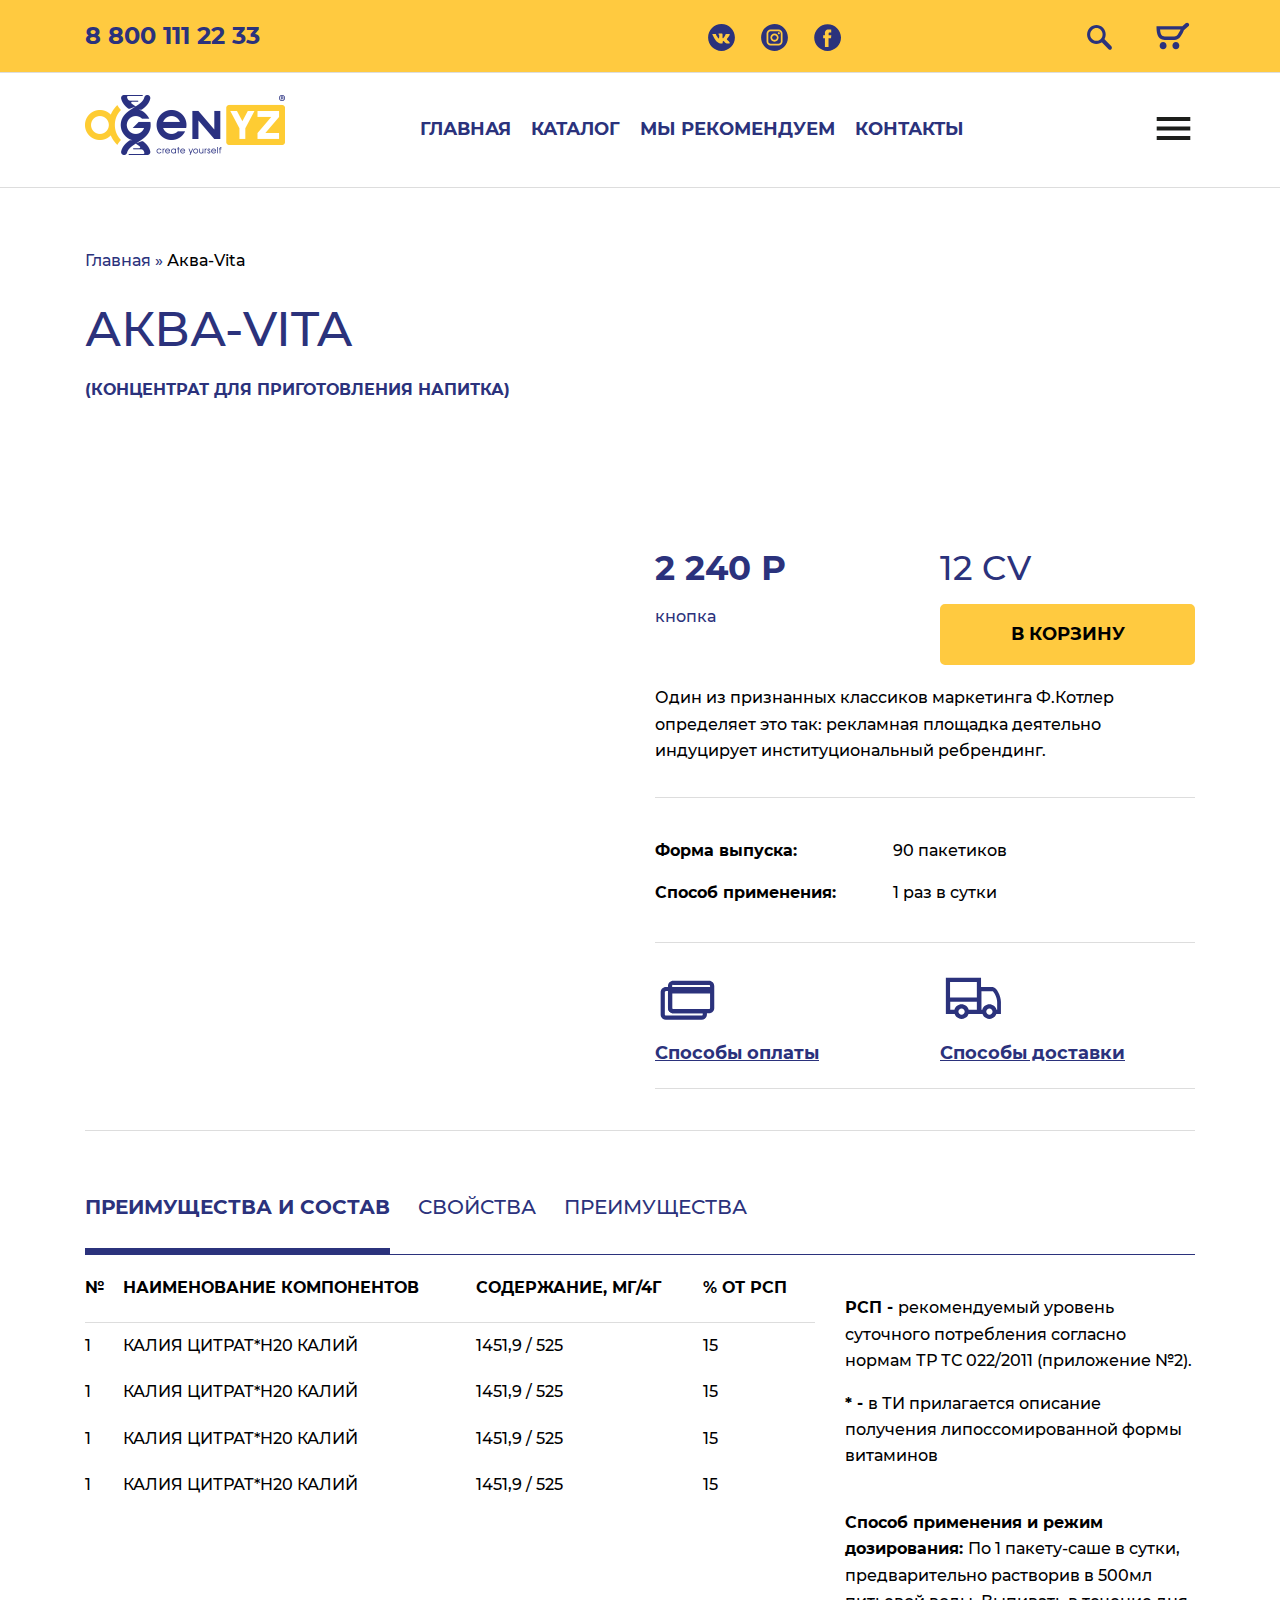
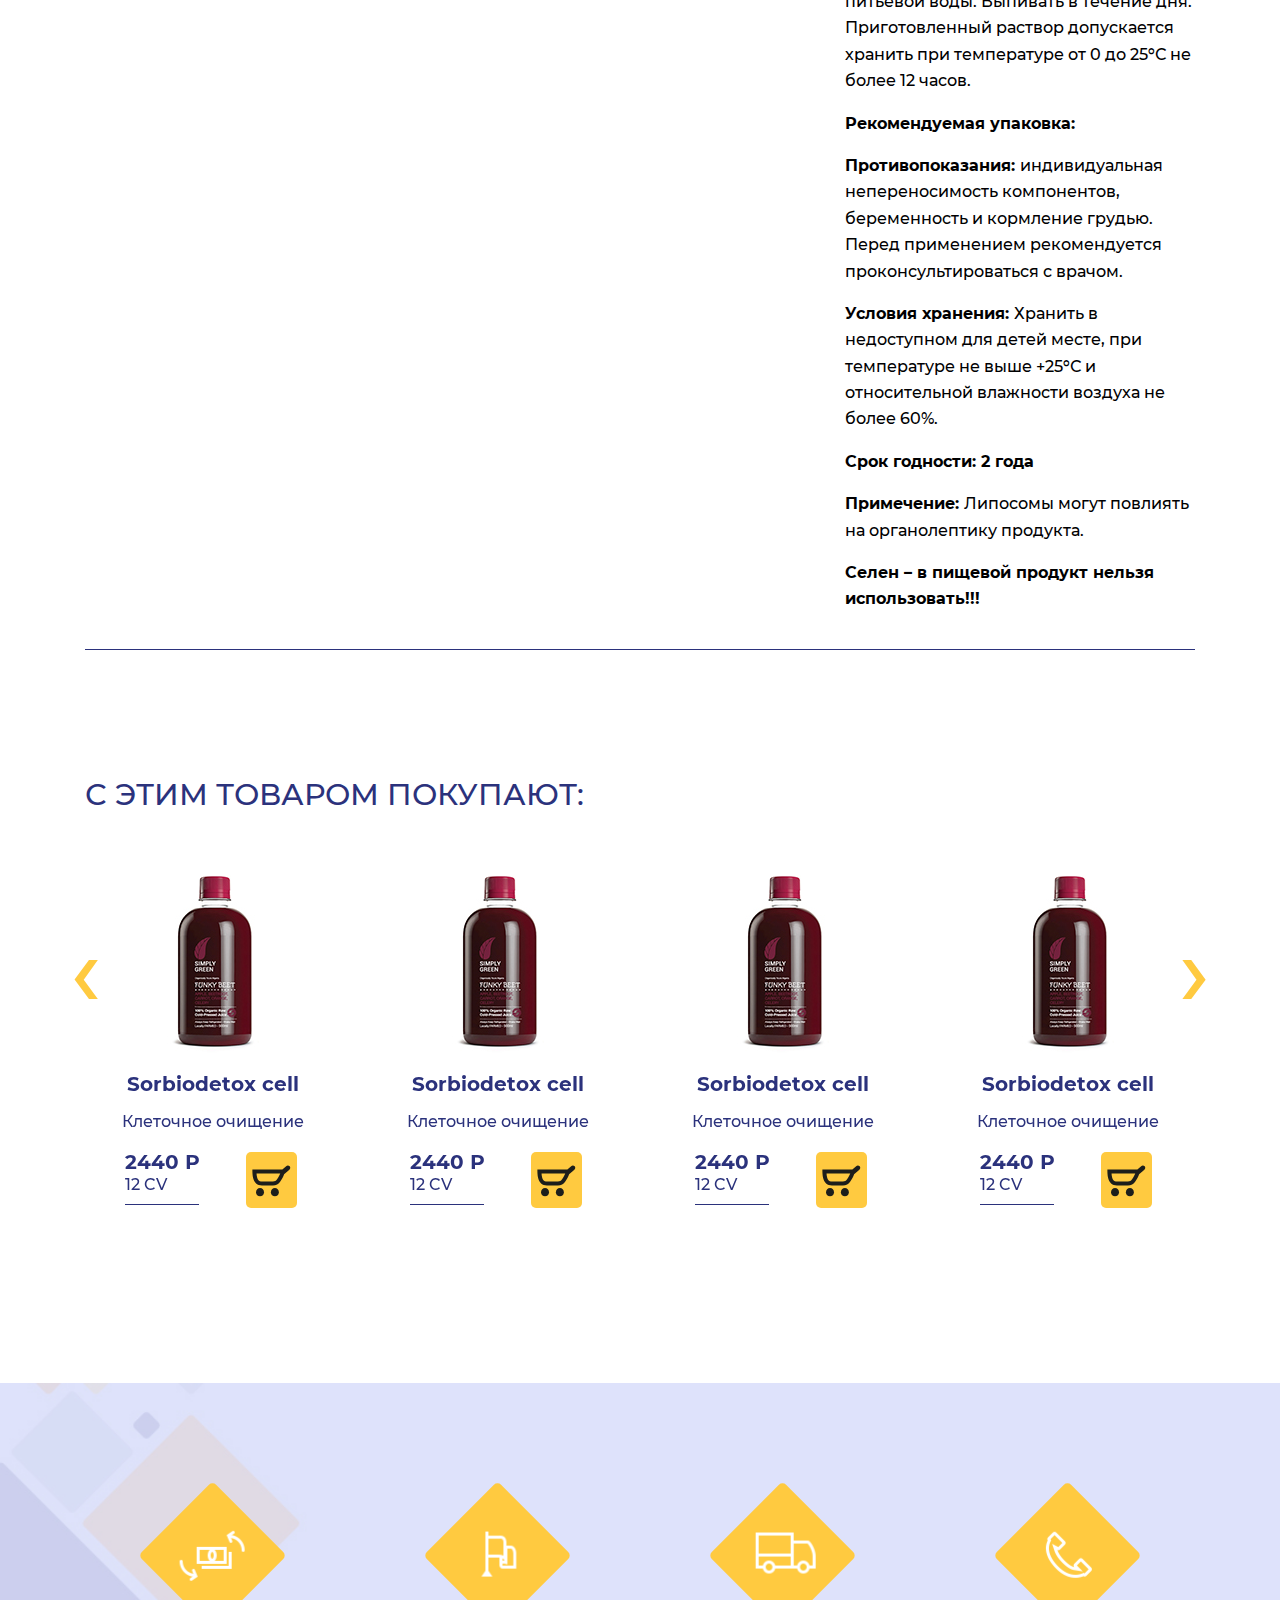
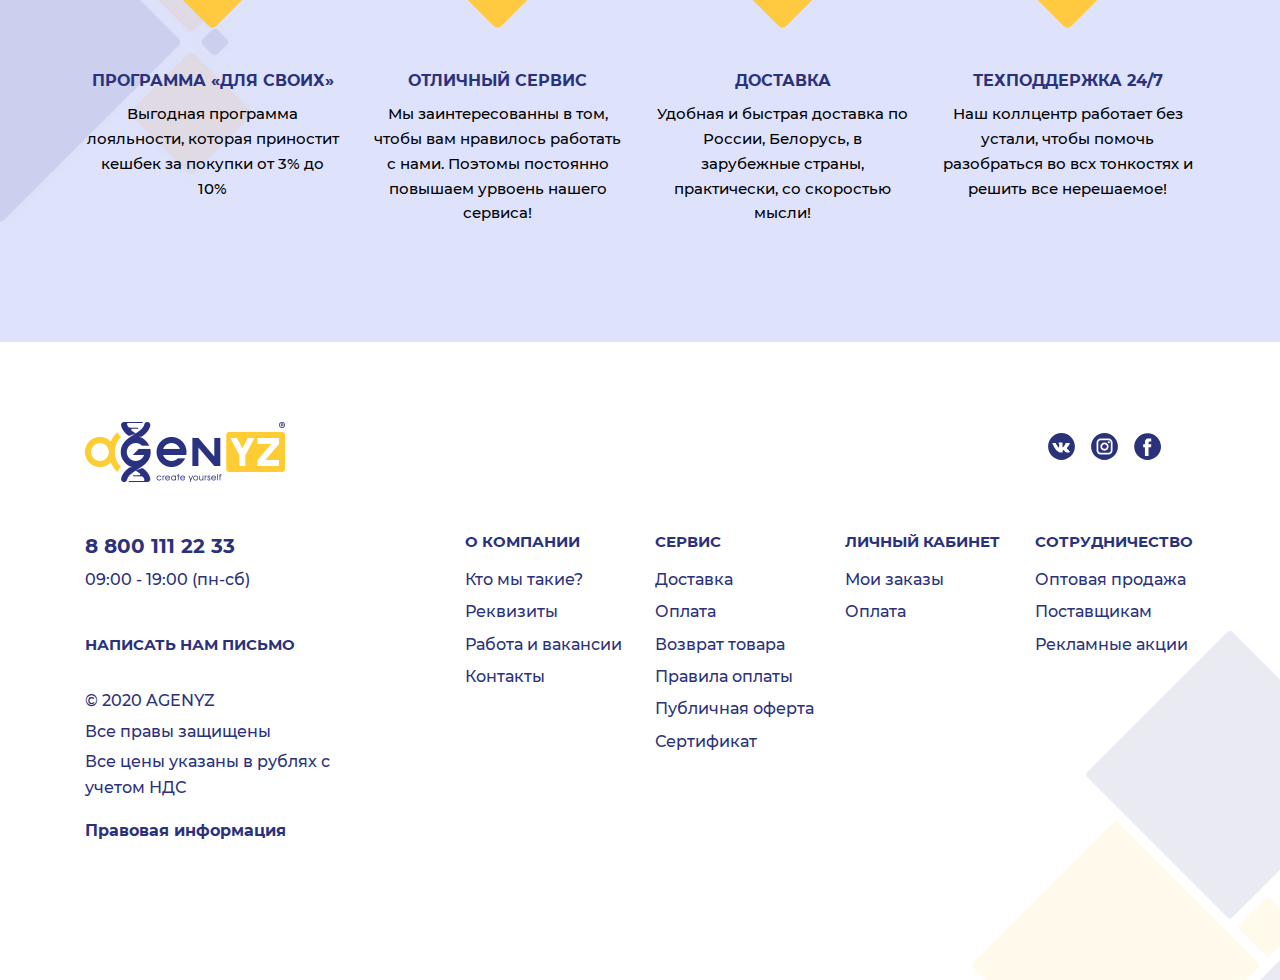
==== commit fc392d37: "444" ====
--- a/single-product.html
+++ b/single-product.html
@@ -27,9 +27,26 @@
 	<link rel="stylesheet" href="css/main.min.css">
 	<link rel="stylesheet" href="libs/owl.carousel/owl.carousel.min.css">
 	<style>.main-header{    border-bottom: 1px solid #ddd;}</style>
+	<script src="https://office.agenyz.com/assets/js/agenyz-shop.js"></script>
 </head>
 
 <body>
+	<agenyz-catalog
+  crm="https://office.agenyz.com/api/34469793"
+  wh="https://wh.agenyz.com/api/34469793"
+  warehouse-id="0" 
+  referral-param-name="bonus"></agenyz-catalog>
+
+<agenyz-floating-cart style="top: 100px;
+    right: 100px;
+    position: fixed;
+    z-index: 10000;"></agenyz-floating-cart>
+
+<agenyz-cart></agenyz-cart>
+
+<agenyz-buy-button sku="GRU07" image-url="./shop_files/drazze_white-600--540x468.png"></agenyz-buy-button>
+<agenyz-product-price sku="GRU07"></agenyz-product-price>
+<agenyz-product-original-price sku="GRU07"></agenyz-product-original-price>
 	<div class="additional-header">
 		<div class="container">
 			<div class="row">
@@ -1171,37 +1188,11 @@
 </div>
 </div>
 </footer>
-<agenyz-catalog
-  crm="https://office.agenyz.com/api/34469793"
-  wh="https://wh.agenyz.com/api/34469793"
-  warehouse-id="0" 
-  referral-param-name="bonus"></agenyz-catalog>
-
-Плавающая корзина
-
-<agenyz-floating-cart style="top: 100px;
-    right: 100px;
-    position: fixed;
-    z-index: 10000;"></agenyz-floating-cart>
-
-Popup корзина
-<agenyz-cart></agenyz-cart>
-
-Кнопка купить
-<agenyz-buy-button sku="GRU07"
-                   image-url="./shop_files/drazze_white-600--540x468.png"></agenyz-buy-button>
-
-Вывод цены товара
-<agenyz-product-price sku="GRU07"></agenyz-product-price>
-
-Вывод цены без скидки
-<agenyz-product-original-price sku="GRU07"></agenyz-product-original-price>
+
 <div class="overlay"></div>
 <div class="search-overlay"></div>
 <script src="js/scripts.min.js"></script>
 <script src="libs/owl.carousel/owl.carousel.min.js"></script>
-<script src="https://yastatic.net/es5-shims/0.0.2/es5-shims.min.js"></script>
-<script src="https://yastatic.net/share2/share.js"></script>
-<script src="https://office.agenyz.com/assets/js/agenyz-shop.js"></script>
+
 </body>
 </html>
